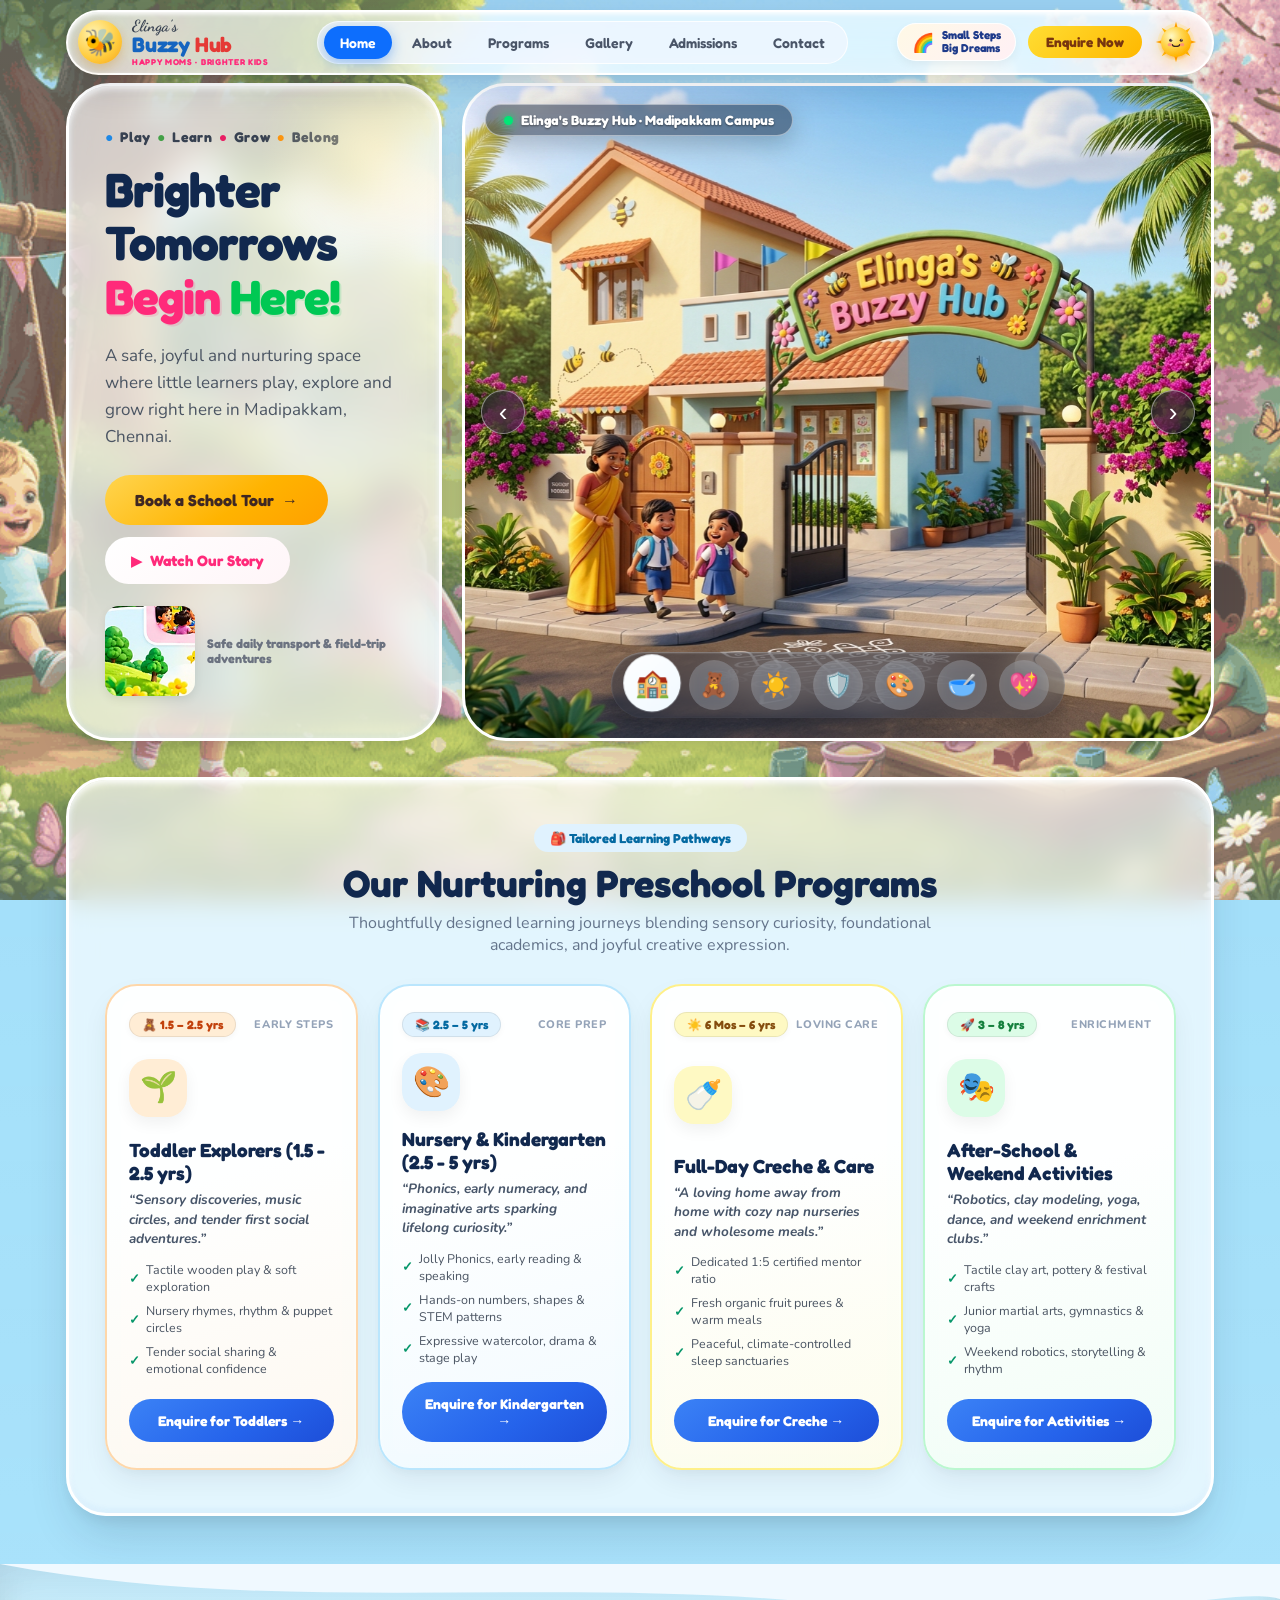
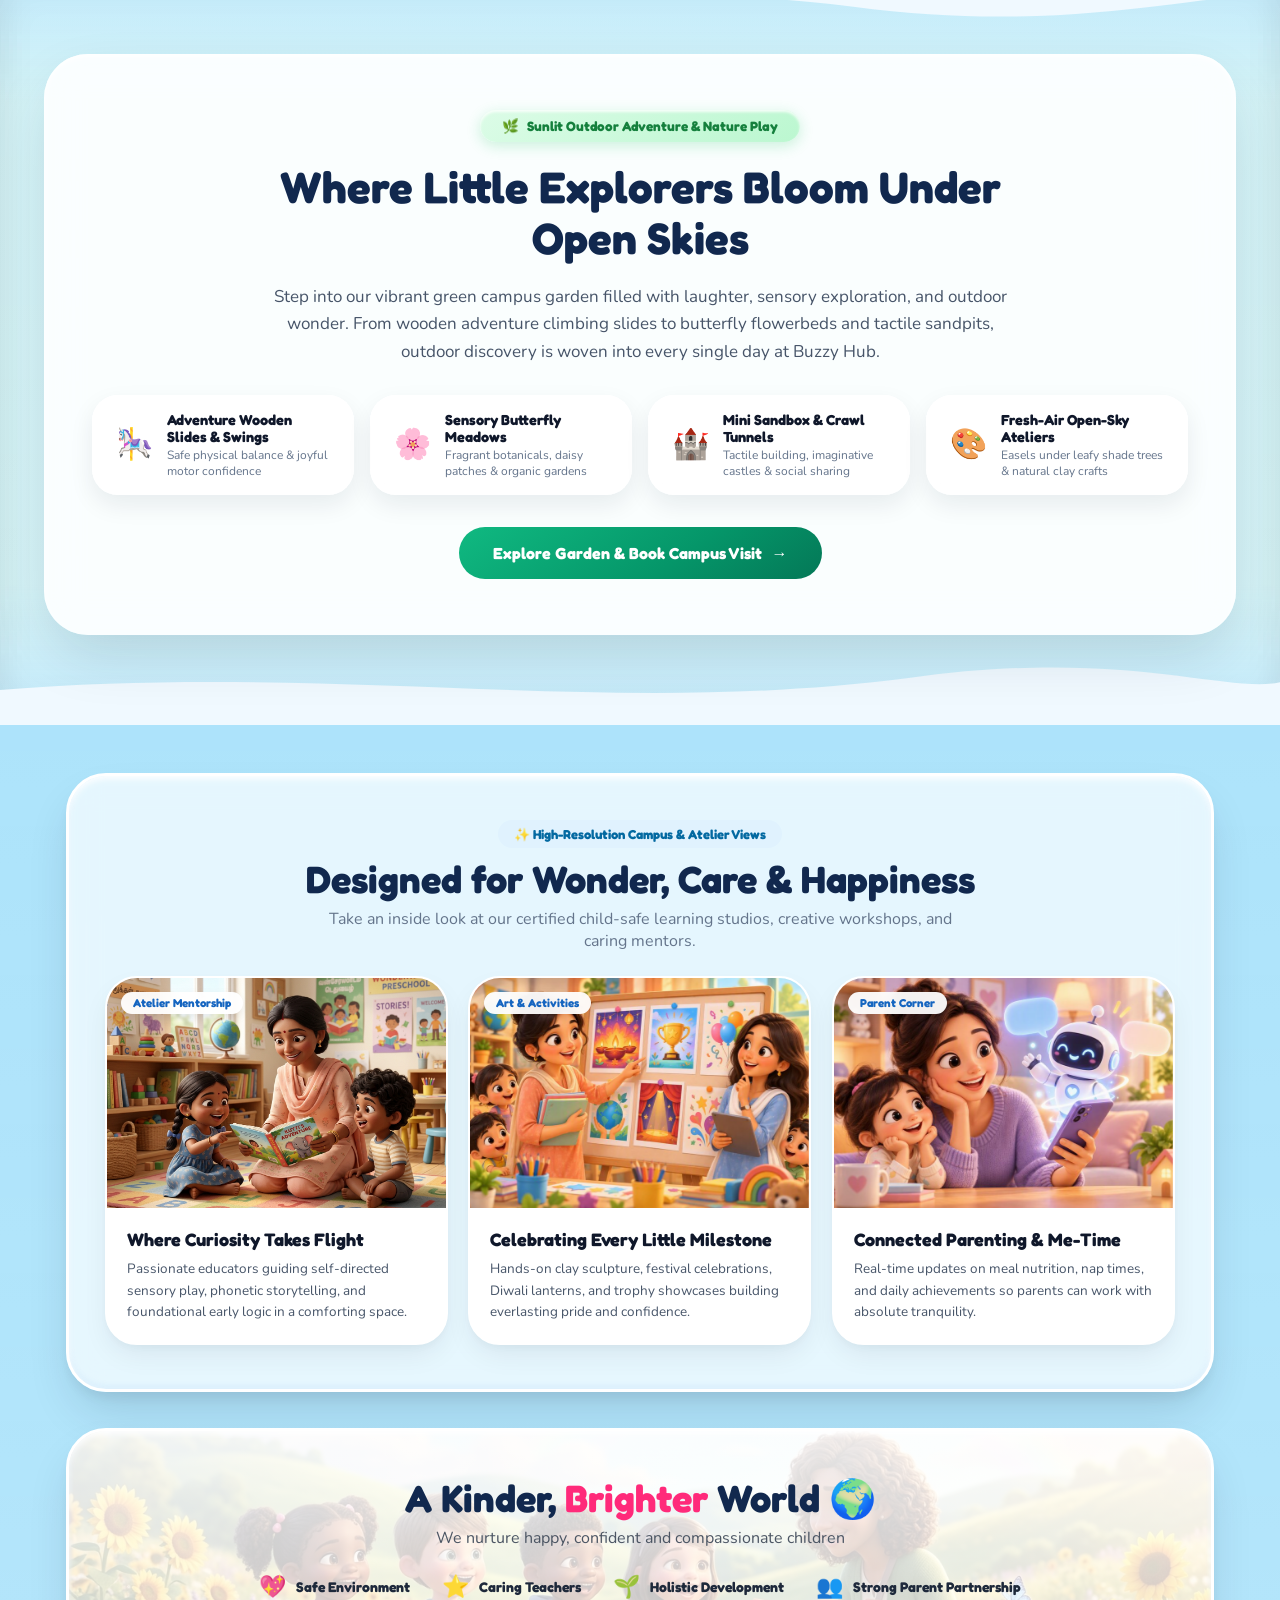
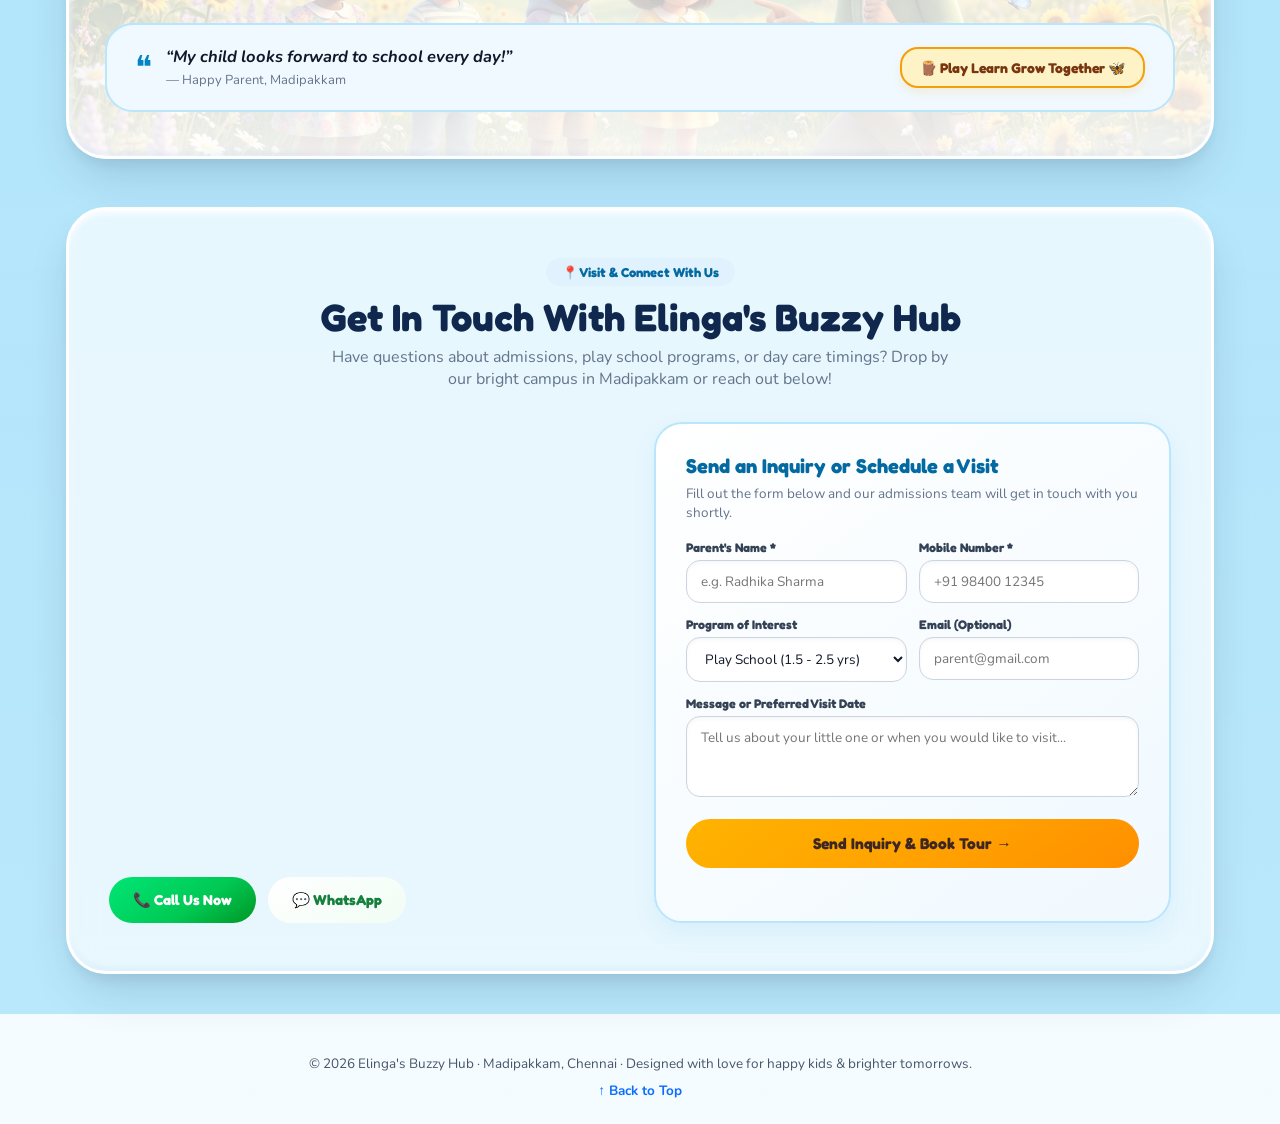
==== index.html @ 4f261dd7 "feat: complete Elinga's Buzzy Hub modular preschool web application with claymorphic UI, animated ba" ====
<!DOCTYPE html>
<html lang="en">
<head>
<meta charset="utf-8"/>
<meta content="width=device-width, initial-scale=1.0, maximum-scale=5.0" name="viewport"/>
<meta content="#85D6F9" name="theme-color"/>
<title>Elinga's Buzzy Hub | Play School, Day Care & Early Learning · Madipakkam</title>
<meta name="description" content="Elinga's Buzzy Hub in Madipakkam, Chennai. A safe, joyful and nurturing space where little learners play, explore and grow. High-resolution campus view, programs, and caring mentors."/>

<!-- Google Fonts: Fredoka & Nunito for friendly, rounded, vibrant typography -->
<link rel="preconnect" href="https://fonts.googleapis.com">
<link rel="preconnect" href="https://fonts.gstatic.com" crossorigin>
<link href="https://fonts.googleapis.com/css2?family=Dancing+Script:wght@700&family=Fredoka:wght@500;600;700&family=Nunito:wght@500;600;700;800;900&display=swap" rel="stylesheet">

<link rel="stylesheet" href="css/main.css">
</head>
<body>
<div class="site-animated-backdrop" aria-hidden="true"></div>

<!-- ================= 1. HEADER ================= -->
<header class="site-header">
  <div class="header-container">
    <a href="index.html" class="brand-logo" aria-label="Elinga's Buzzy Hub">
      <span class="bee-avatar">🐝</span>
      <div class="brand-text">
        <span class="brand-script">Elinga's</span>
        <span class="brand-title"><strong class="txt-blue">Buzzy</strong> <strong class="txt-red">Hub</strong></span>
        <span class="brand-tagline">HAPPY MOMS · BRIGHTER KIDS</span>
      </div>
    </a>

    <!-- Center Navigation -->
    <nav class="nav-pill-group" aria-label="Main navigation">
      <a href="index.html" class="nav-link active">Home</a>
      <a href="about.html" class="nav-link">About</a>
      <a href="programs.html" class="nav-link">Programs</a>
      <a href="gallery.html" class="nav-link">Gallery</a>
      <a href="#admissions" class="nav-link" data-dialog="dialogTour">Admissions</a>
      <a href="contact.html" class="nav-link">Contact</a>
    </nav>

    <!-- Right Accents -->
    <div class="header-right-badges">
      <div class="badge-small-steps">
        <span class="rainbow-ico">🌈</span>
        <span>Small Steps<br><strong>Big Dreams</strong></span>
      </div>
      <button class="btn-enquire-bubble" data-dialog="dialogTour" aria-label="Enquire Now">Enquire Now</button>
      <!-- Ultra-crisp vector animated sun -->
      <svg class="header-sun-svg" viewBox="0 0 100 100" fill="none" xmlns="http://www.w3.org/2000/svg" aria-label="Smiling Sun">
        <g class="sun-rays">
          <circle cx="50" cy="50" r="42" fill="#FFE082" opacity="0.35"/>
          <path d="M50 4L54 18H46L50 4Z" fill="#FFA000"/>
          <path d="M50 96L54 82H46L50 96Z" fill="#FFA000"/>
          <path d="M4 50L18 46V54L4 50Z" fill="#FFA000"/>
          <path d="M96 50L82 46V54L96 50Z" fill="#FFA000"/>
          <path d="M17.5 17.5L30 25L25 30L17.5 17.5Z" fill="#FFB300"/>
          <path d="M82.5 82.5L70 75L75 70L82.5 82.5Z" fill="#FFB300"/>
          <path d="M82.5 17.5L75 30L70 25L82.5 17.5Z" fill="#FFB300"/>
          <path d="M17.5 82.5L25 70L30 75L17.5 82.5Z" fill="#FFB300"/>
        </g>
        <circle cx="50" cy="50" r="34" fill="url(#sunGrad)" filter="url(#dropSh)"/>
        <ellipse cx="36" cy="56" rx="5" ry="3.5" fill="#FF8A80" opacity="0.8"/>
        <ellipse cx="64" cy="56" rx="5" ry="3.5" fill="#FF8A80" opacity="0.8"/>
        <circle cx="38" cy="46" r="3.5" fill="#3E2723"/>
        <circle cx="39.2" cy="44.8" r="1.2" fill="#FFFFFF"/>
        <circle cx="62" cy="46" r="3.5" fill="#3E2723"/>
        <circle cx="63.2" cy="44.8" r="1.2" fill="#FFFFFF"/>
        <path d="M42 56C42 61 58 61 58 56" stroke="#3E2723" stroke-width="3" stroke-linecap="round"/>
        <defs>
          <radialGradient id="sunGrad" cx="35%" cy="30%" r="70%">
            <stop offset="0%" stop-color="#FFF9C4"/>
            <stop offset="50%" stop-color="#FFD54F"/>
            <stop offset="100%" stop-color="#FFB300"/>
          </radialGradient>
          <filter id="dropSh" x="-10%" y="-10%" width="120%" height="120%">
            <feDropShadow dx="0" dy="4" stdDeviation="3" flood-color="#F57C00" flood-opacity="0.3"/>
          </filter>
        </defs>
      </svg>
    </div>

    <!-- Mobile Menu Button -->
    <button class="mobile-menu-btn" id="btnMenuToggle" aria-label="Toggle navigation">☰</button>
  </div>
</header>

<!-- ================= 2. HERO SECTION ================= -->
<main class="hero-wrapper" id="home">
  <div class="hero-grid">
    
    <!-- Column 1: Organic Hero Cloud Card -->
    <section class="hero-cloud-card">
      <div class="hero-dots-tagline">
        <span class="d-blue">●</span> Play 
        <span class="d-green">●</span> Learn 
        <span class="d-pink">●</span> Grow 
        <span class="d-orange">●</span> Belong
      </div>

      <h1 class="hero-title">
        Brighter Tomorrows<br/>
        <span class="candy-begin">Begin</span> <span class="candy-here">Here!</span>
      </h1>

      <p class="hero-desc">
        A safe, joyful and nurturing space where little learners play, explore and grow right here in Madipakkam, Chennai.
      </p>

      <div class="hero-cta-group">
        <button class="btn-yellow-pill" data-dialog="dialogTour">
          <span>Book a School Tour</span> <span>→</span>
        </button>
        <button class="btn-white-pill" data-dialog="dialogStory">
          <span class="play-ico-pink">▶</span> <span>Watch Our Story</span>
        </button>
      </div>

      <div class="hero-bottom-bus">
        <img src="images/highres-school-bus.jpg" alt="Buzzy Hub School Van" class="bus-thumb-img"/>
        <span class="bus-tagline">Safe daily transport &amp; field-trip adventures</span>
      </div>
    </section>

    <!-- Column 2: Wide Sliding Image Gallery with Floating Feature Overlay -->
    <section class="hero-facade-card">
      <div class="facade-img-wrap">
        <img id="mainHeroImg" src="images/preschool-campus-facade.jpg" alt="Elinga's Buzzy Hub High-Resolution Preschool Campus" class="facade-main-img"/>
        
        <!-- Live Scene Indicator Badge (Top-Left of Image) -->
        <div class="facade-scene-badge">
          <span class="badge-dot"></span>
          <strong id="facadeTitle">Elinga's Buzzy Hub · Madipakkam Campus</strong>
        </div>

        <!-- Gallery Next/Prev Navigation Arrows -->
        <button class="gallery-nav-arrow arrow-prev" onclick="slideFeaturePrev()" aria-label="Previous Slide">‹</button>
        <button class="gallery-nav-arrow arrow-next" onclick="slideFeatureNext()" aria-label="Next Slide">›</button>

                <!-- Icon-Only Feature Selection Dock (Directly Overlaid on Sliding Images) -->
        <nav class="facade-floating-menu" aria-label="Campus Feature Showcase">
          <button class="feat-overlay-btn active" data-feature="campus" title="Campus Facade" aria-label="Campus Facade">
            <span class="feat-ico">🏫</span>
          </button>
          <button class="feat-overlay-btn" data-feature="playschool" title="Play School" aria-label="Play School">
            <span class="feat-ico">🧸</span>
          </button>
          <button class="feat-overlay-btn" data-feature="daycare" title="Day Care &amp; Creche" aria-label="Day Care &amp; Creche">
            <span class="feat-ico">☀️</span>
          </button>
          <button class="feat-overlay-btn" data-feature="safety" title="Safe Environment" aria-label="Safe Environment">
            <span class="feat-ico">🛡️</span>
          </button>
          <button class="feat-overlay-btn" data-feature="activities" title="Fun Activities &amp; Arts" aria-label="Fun Activities &amp; Arts">
            <span class="feat-ico">🎨</span>
          </button>
          <button class="feat-overlay-btn" data-feature="meals" title="Healthy Meals" aria-label="Healthy Meals">
            <span class="feat-ico">🥣</span>
          </button>
          <button class="feat-overlay-btn" data-feature="teachers" title="Caring Teachers" aria-label="Caring Teachers">
            <span class="feat-ico">💖</span>
          </button>
        </nav>
      </div>
    </section>

  </div>
</main>

<!-- ================= 3. POPULATED PROGRAMS SECTION ================= -->
<section class="programs-section" id="programs">
  <div class="programs-card-container">
    <div class="section-head-center">
      <div class="section-pill-tag">🎒 Tailored Learning Pathways</div>
      <h2 class="section-title-bold">Our Nurturing Preschool Programs</h2>
      <p class="section-subtitle-soft">
        Thoughtfully designed learning journeys blending sensory curiosity, foundational academics, and joyful creative expression.
      </p>
    </div>

    <div class="programs-grid-4">
      
      <!-- Program 1: Toddler Explorers -->
      <article class="program-card card-toddler" onclick="triggerFeatureSelect('playschool')">
        <div class="prog-badge-row">
          <span class="prog-age-pill">🧸 1.5 – 2.5 yrs</span>
          <span class="prog-tag-corner">Early Steps</span>
        </div>
        <div class="prog-icon-banner">
          <span class="prog-main-emoji">🌱</span>
        </div>
        <div class="prog-body">
          <h3 class="prog-title">Toddler Explorers (1.5 - 2.5 yrs)</h3>
          <p class="prog-tagline">“Sensory discoveries, music circles, and tender first social adventures.”</p>
          <ul class="prog-highlights">
            <li><span>✓</span> Tactile wooden play &amp; soft exploration</li>
            <li><span>✓</span> Nursery rhymes, rhythm &amp; puppet circles</li>
            <li><span>✓</span> Tender social sharing &amp; emotional confidence</li>
          </ul>
        </div>
        <div class="prog-footer">
          <button class="btn-prog-action" data-dialog="dialogTour">Enquire for Toddlers →</button>
        </div>
      </article>

      <!-- Program 2: Nursery & Kindergarten -->
      <article class="program-card card-kindergarten" onclick="triggerFeatureSelect('activities')">
        <div class="prog-badge-row">
          <span class="prog-age-pill">📚 2.5 – 5 yrs</span>
          <span class="prog-tag-corner">Core Prep</span>
        </div>
        <div class="prog-icon-banner">
          <span class="prog-main-emoji">🎨</span>
        </div>
        <div class="prog-body">
          <h3 class="prog-title">Nursery &amp; Kindergarten (2.5 - 5 yrs)</h3>
          <p class="prog-tagline">“Phonics, early numeracy, and imaginative arts sparking lifelong curiosity.”</p>
          <ul class="prog-highlights">
            <li><span>✓</span> Jolly Phonics, early reading &amp; speaking</li>
            <li><span>✓</span> Hands-on numbers, shapes &amp; STEM patterns</li>
            <li><span>✓</span> Expressive watercolor, drama &amp; stage play</li>
          </ul>
        </div>
        <div class="prog-footer">
          <button class="btn-prog-action" data-dialog="dialogTour">Enquire for Kindergarten →</button>
        </div>
      </article>

      <!-- Program 3: Full-Day Creche & Care -->
      <article class="program-card card-creche" onclick="triggerFeatureSelect('daycare')">
        <div class="prog-badge-row">
          <span class="prog-age-pill">☀️ 6 Mos – 6 yrs</span>
          <span class="prog-tag-corner">Loving Care</span>
        </div>
        <div class="prog-icon-banner">
          <span class="prog-main-emoji">🍼</span>
        </div>
        <div class="prog-body">
          <h3 class="prog-title">Full-Day Creche &amp; Care</h3>
          <p class="prog-tagline">“A loving home away from home with cozy nap nurseries and wholesome meals.”</p>
          <ul class="prog-highlights">
            <li><span>✓</span> Dedicated 1:5 certified mentor ratio</li>
            <li><span>✓</span> Fresh organic fruit purees &amp; warm meals</li>
            <li><span>✓</span> Peaceful, climate-controlled sleep sanctuaries</li>
          </ul>
        </div>
        <div class="prog-footer">
          <button class="btn-prog-action" data-dialog="dialogTour">Enquire for Creche →</button>
        </div>
      </article>

      <!-- Program 4: After-School & Weekend Activities -->
      <article class="program-card card-activities" onclick="triggerFeatureSelect('activities')">
        <div class="prog-badge-row">
          <span class="prog-age-pill">🚀 3 – 8 yrs</span>
          <span class="prog-tag-corner">Enrichment</span>
        </div>
        <div class="prog-icon-banner">
          <span class="prog-main-emoji">🎭</span>
        </div>
        <div class="prog-body">
          <h3 class="prog-title">After-School &amp; Weekend Activities</h3>
          <p class="prog-tagline">“Robotics, clay modeling, yoga, dance, and weekend enrichment clubs.”</p>
          <ul class="prog-highlights">
            <li><span>✓</span> Tactile clay art, pottery &amp; festival crafts</li>
            <li><span>✓</span> Junior martial arts, gymnastics &amp; yoga</li>
            <li><span>✓</span> Weekend robotics, storytelling &amp; rhythm</li>
          </ul>
        </div>
        <div class="prog-footer">
          <button class="btn-prog-action" data-dialog="dialogTour">Enquire for Activities →</button>
        </div>
      </article>

    </div>
  </div>
</section>

<!-- ================= 4. SIGNATURE FEATURE HIGHLIGHTS ================= -->
<!-- ================= 4. IMMERSIVE THEMATIC GARDEN ENVIRONMENT (FLUID TRANSITION) ================= -->
<section class="garden-immersion-zone" aria-label="Preschool Garden & Outdoor Play Environment">
  
  <!-- Smooth Organic Top Wave Transition -->
  <div class="garden-wave-divider wave-top">
    <svg viewBox="0 0 1440 90" fill="none" preserveAspectRatio="none">
      <path d="M0,0 C320,70 640,10 960,55 C1220,95 1380,25 1440,45 L1440,0 L0,0 Z" fill="#F0F9FF"></path>
    </svg>
  </div>

  <div class="garden-content-wrapper">
    <!-- Fluid Outdoor Garden Storyboard & Highlights (No Rigid Grids) -->
    <div class="garden-hero-banner">
      <div class="garden-badge-pill">
        <span class="garden-ico">🌿</span>
        <span>Sunlit Outdoor Adventure &amp; Nature Play</span>
      </div>
      <h2 class="garden-title">Where Little Explorers Bloom Under Open Skies</h2>
      <p class="garden-description">
        Step into our vibrant green campus garden filled with laughter, sensory exploration, and outdoor wonder. From wooden adventure climbing slides to butterfly flowerbeds and tactile sandpits, outdoor discovery is woven into every single day at Buzzy Hub.
      </p>

      <!-- Organic Floating Story Ribbon (Seamless, Unboxed Flow) -->
      <div class="garden-story-ribbon">
        <div class="garden-flow-item" onclick="triggerFeatureSelect('safety')">
          <span class="flow-emoji">🎠</span>
          <div class="flow-text">
            <strong>Adventure Wooden Slides &amp; Swings</strong>
            <small>Safe physical balance &amp; joyful motor confidence</small>
          </div>
        </div>

        <div class="garden-flow-item" onclick="triggerFeatureSelect('activities')">
          <span class="flow-emoji">🌸</span>
          <div class="flow-text">
            <strong>Sensory Butterfly Meadows</strong>
            <small>Fragrant botanicals, daisy patches &amp; organic gardens</small>
          </div>
        </div>

        <div class="garden-flow-item" onclick="triggerFeatureSelect('playschool')">
          <span class="flow-emoji">🏰</span>
          <div class="flow-text">
            <strong>Mini Sandbox &amp; Crawl Tunnels</strong>
            <small>Tactile building, imaginative castles &amp; social sharing</small>
          </div>
        </div>

        <div class="garden-flow-item" onclick="triggerFeatureSelect('activities')">
          <span class="flow-emoji">🎨</span>
          <div class="flow-text">
            <strong>Fresh-Air Open-Sky Ateliers</strong>
            <small>Easels under leafy shade trees &amp; natural clay crafts</small>
          </div>
        </div>
      </div>

      <!-- Borderless 3D Claymorphic Garden Button -->
      <div class="garden-cta-row">
        <button class="btn-garden-clay" data-dialog="dialogTour">
          <span>Explore Garden &amp; Book Campus Visit</span>
          <span class="arrow-ico">→</span>
        </button>
      </div>
    </div>
  </div>

  <!-- Smooth Organic Bottom Wave Transition into Gallery -->
  <div class="garden-wave-divider wave-bottom">
    <svg viewBox="0 0 1440 90" fill="none" preserveAspectRatio="none">
      <path d="M0,45 C380,10 680,80 1020,30 C1260,-10 1380,50 1440,35 L1440,90 L0,90 Z" fill="#F0F9FF"></path>
    </svg>
  </div>

</section>

<!-- ================= 4. DEDICATED HIGH-RES CAMPUS & ATELIER SHOWCASE ================= -->
<section class="gallery-section" id="gallery">
  <div class="gallery-card">
    <div class="section-head-center">
      <div class="section-pill-tag">✨ High-Resolution Campus &amp; Atelier Views</div>
      <h2 class="section-title-bold">Designed for Wonder, Care &amp; Happiness</h2>
      <p class="section-subtitle-soft">Take an inside look at our certified child-safe learning studios, creative workshops, and caring mentors.</p>
    </div>

    <div class="gallery-grid-3">
      <!-- High-Res Photo 1 -->
      <article class="gallery-item-card" onclick="triggerFeatureSelect('teachers')">
        <div class="gallery-photo-wrap">
          <img src="images/feature-caring-teachers.jpg" alt="Preschool mentors collaborating on early learning atelier curriculum" class="gallery-photo-img"/>
          <span class="gallery-tag-float">Atelier Mentorship</span>
        </div>
        <div class="gallery-body-content">
          <h4>Where Curiosity Takes Flight</h4>
          <p>Passionate educators guiding self-directed sensory play, phonetic storytelling, and foundational early logic in a comforting space.</p>
        </div>
      </article>

      <!-- High-Res Photo 2 -->
      <article class="gallery-item-card" onclick="triggerFeatureSelect('activities')">
        <div class="gallery-photo-wrap">
          <img src="images/feature-fun-activities.jpg" alt="Children and teachers presenting student art, crafts, and festive achievement posters" class="gallery-photo-img"/>
          <span class="gallery-tag-float">Art &amp; Activities</span>
        </div>
        <div class="gallery-body-content">
          <h4>Celebrating Every Little Milestone</h4>
          <p>Hands-on clay sculpture, festival celebrations, Diwali lanterns, and trophy showcases building everlasting pride and confidence.</p>
        </div>
      </article>

      <!-- High-Res Photo 3 -->
      <article class="gallery-item-card" onclick="triggerFeatureSelect('daycare')">
        <div class="gallery-photo-wrap">
          <img src="images/parent-daughter-app.jpg" alt="Mother and young daughter smiling with smart parent app" class="gallery-photo-img"/>
          <span class="gallery-tag-float">Parent Corner</span>
        </div>
        <div class="gallery-body-content">
          <h4>Connected Parenting &amp; Me-Time</h4>
          <p>Real-time updates on meal nutrition, nap times, and daily achievements so parents can work with absolute tranquility.</p>
        </div>
      </article>
    </div>
  </div>
</section>

<!-- ================= 5. A KINDER, BRIGHTER WORLD BANNER ================= -->
<section class="kinder-section" id="about">
  <div class="kinder-card">
    <div class="kinder-header">
      <h2 class="kinder-title">A Kinder, <span class="txt-pink">Brighter</span> World 🌍</h2>
      <p class="kinder-sub">We nurture happy, confident and compassionate children</p>
    </div>

    <div class="kinder-pillars-row">
      <div class="pillar-item"><span class="pillar-ico">💖</span> <span>Safe Environment</span></div>
      <div class="pillar-item"><span class="pillar-ico">⭐</span> <span>Caring Teachers</span></div>
      <div class="pillar-item"><span class="pillar-ico">🌱</span> <span>Holistic Development</span></div>
      <div class="pillar-item"><span class="pillar-ico">👥</span> <span>Strong Parent Partnership</span></div>
    </div>

    <div class="kinder-quote-container">
      <div class="quote-left">
        <span class="quote-mark">❝</span>
        <div>
          <p class="quote-text">“My child looks forward to school every day!”</p>
          <span class="quote-author">— Happy Parent, Madipakkam</span>
        </div>
      </div>

      <div class="wooden-sign-wrap">
        <span>🪵 Play Learn Grow Together 🦋</span>
      </div>
    </div>
  </div>
</section>

<!-- ================= 6. CONTACT SECTION ================= -->
<section class="contact-section" id="contact">
  <div class="contact-card-container">
    <div class="section-head-center">
      <div class="section-pill-tag">📍 Visit &amp; Connect With Us</div>
      <h2 class="section-title-bold">Get In Touch With Elinga's Buzzy Hub</h2>
      <p class="section-subtitle-soft">
        Have questions about admissions, play school programs, or day care timings? Drop by our bright campus in Madipakkam or reach out below!
      </p>
    </div>

    <div class="contact-grid-2">
      <!-- Contact Information Cards -->
      <div class="contact-info-col">
        <div class="contact-info-cards">
          
          <div class="info-tile">
            <div class="info-tile-ico tile-blue">🏫</div>
            <div class="info-tile-content">
              <strong>Campus Location</strong>
              <p>Madipakkam, Chennai – 600091<br><small style="color:#64748B;">Near Medavakkam Main Road · Safe &amp; Convenient Access</small></p>
            </div>
          </div>

          <div class="info-tile">
            <div class="info-tile-ico tile-green">📞</div>
            <div class="info-tile-content">
              <strong>Phone &amp; Admissions Hotline</strong>
              <p><a href="tel:+919840012345">+91 98400 12345</a> &nbsp;·&nbsp; <a href="tel:+919444067890">+91 94440 67890</a></p>
            </div>
          </div>

          <div class="info-tile">
            <div class="info-tile-ico tile-pink">✉️</div>
            <div class="info-tile-content">
              <strong>Email Address</strong>
              <p><a href="mailto:admissions@buzzyhub.com">admissions@buzzyhub.com</a></p>
            </div>
          </div>

          <div class="info-tile">
            <div class="info-tile-ico tile-yellow">⏰</div>
            <div class="info-tile-content">
              <strong>Campus &amp; Day Care Hours</strong>
              <p>Monday – Saturday: <strong>8:30 AM – 7:30 PM</strong><br><small style="color:#64748B;">Sunday: By Appointment for Campus Tours</small></p>
            </div>
          </div>

        </div>

        <div class="contact-quick-actions">
          <a href="tel:+919840012345" class="btn-contact-call">
            <span>📞 Call Us Now</span>
          </a>
          <a href="https://wa.me/919840012345" target="_blank" rel="noopener" class="btn-contact-wa">
            <span>💬 WhatsApp</span>
          </a>
        </div>
      </div>

      <!-- Quick Message / Visit Request Form -->
      <div class="contact-form-col">
        <h3>Send an Inquiry or Schedule a Visit</h3>
        <p>Fill out the form below and our admissions team will get in touch with you shortly.</p>
        
        <form class="contact-form" onsubmit="event.preventDefault(); document.getElementById('contactSuccessMsg').style.display = 'block'; this.reset();">
          <div class="form-row-2">
            <div class="c-field">
              <label for="cParentName">Parent's Name *</label>
              <input type="text" id="cParentName" placeholder="e.g. Radhika Sharma" required/>
            </div>
            <div class="c-field">
              <label for="cParentPhone">Mobile Number *</label>
              <input type="tel" id="cParentPhone" placeholder="+91 98400 12345" required/>
            </div>
          </div>

          <div class="form-row-2">
            <div class="c-field">
              <label for="cProgram">Program of Interest</label>
              <select id="cProgram">
                <option value="playschool">Play School (1.5 - 2.5 yrs)</option>
                <option value="daycare">Day Care &amp; Creche</option>
                <option value="nursery">Nursery / Kindergarten (2.5 - 5 yrs)</option>
                <option value="activities">Weekend &amp; After-School Activities</option>
              </select>
            </div>
            <div class="c-field">
              <label for="cEmail">Email (Optional)</label>
              <input type="email" id="cEmail" placeholder="parent@gmail.com"/>
            </div>
          </div>

          <div class="c-field">
            <label for="cMessage">Message or Preferred Visit Date</label>
            <textarea id="cMessage" rows="3" placeholder="Tell us about your little one or when you would like to visit..."></textarea>
          </div>

          <button type="submit" class="btn-contact-submit">
            Send Inquiry &amp; Book Tour →
          </button>

          <div id="contactSuccessMsg" class="contact-success-msg">
            🎉 Thank you! Your inquiry has been received. Our team will contact you shortly!
          </div>
        </form>
      </div>

    </div>
  </div>
</section>

<!-- ================= 7. FOOTER ================= -->
<footer class="site-footer">
  <p>© 2026 Elinga's Buzzy Hub · Madipakkam, Chennai · Designed with love for happy kids &amp; brighter tomorrows.</p>
  <p style="margin-top: 8px;"><a href="#home">↑ Back to Top</a></p>
</footer>

<!-- ================= INTERACTIVE MODALS ================= -->
<!-- Tour Modal -->
<dialog id="dialogTour">
  <h2>Book a School Tour</h2>
  <p>Come see our bright classrooms, creative ateliers, and joyful play hubs in person!</p>
  <form method="dialog">
    <div class="form-group">
      <label for="pName">Parent's Name</label>
      <input type="text" id="pName" placeholder="e.g. Radhika Sharma" required/>
    </div>
    <div class="form-group">
      <label for="pPhone">Phone Number</label>
      <input type="tel" id="pPhone" placeholder="+91 98400 12345" required/>
    </div>
    <div class="form-group">
      <label for="cAge">Child's Age Group</label>
      <select id="cAge">
        <option>Play School (1.5 - 2.5 yrs)</option>
        <option>Nursery &amp; Kindergarten (2.5 - 5 yrs)</option>
        <option>Day Care &amp; Creche</option>
      </select>
    </div>
    <div class="dialog-actions">
      <button type="button" class="btn-dialog-close" onclick="this.closest('dialog').close()">Cancel</button>
      <button type="submit" class="btn-dialog-submit">Confirm Booking</button>
    </div>
  </form>
</dialog>

<!-- Story Modal -->
<dialog id="dialogStory">
  <h2>Watch Our Story</h2>
  <p>Take a virtual journey through a typical sunlit morning at Elinga's Buzzy Hub.</p>
  <div style="background:#F0F9FF;padding:36px;border-radius:20px;text-align:center;font-weight:700;color:#0284C7;margin-bottom:18px;">
    🎬 [Virtual Video Tour Playing...]
  </div>
  <div class="dialog-actions">
    <button class="btn-dialog-close" onclick="this.closest('dialog').close()">Done</button>
  </div>
</dialog>

<!-- Mobile Menu Modal -->
<dialog id="dialogMobileMenu">
  <h2>Explore Buzzy Hub</h2>
  <nav style="display:flex;flex-direction:column;gap:12px;margin:18px 0;">
    <a href="#home" class="nav-link active" onclick="this.closest('dialog').close()">Home</a>
    <a href="#about" class="nav-link" onclick="this.closest('dialog').close()">About</a>
    <a href="#programs" class="nav-link" onclick="this.closest('dialog').close()">Programs</a>
    <a href="#gallery" class="nav-link" onclick="this.closest('dialog').close()">Gallery</a>
    <a href="#contact" class="nav-link" onclick="this.closest('dialog').close()">Contact</a>
  </nav>
  <div class="dialog-actions">
    <button class="btn-dialog-close" onclick="this.closest('dialog').close()">Close</button>
  </div>
</dialog>

<script src="js/slider.js"></script>
<script src="js/main.js"></script>

</body>
</html>
---- css/main.css ----
/* ================================================================
   ELINGA'S BUZZY HUB — FULL 3D CAMPUS REDESIGN & INTERACTIVE FEATURES
   Mobile-First, Fluid & High Conversion
   ================================================================ */

:root {
  --font-display: 'Fredoka', 'Nunito', -apple-system, sans-serif;
  --font-body: 'Nunito', -apple-system, BlinkMacSystemFont, sans-serif;
  --font-script: 'Dancing Script', cursive;

  /* Playful Palette matching reference mockup */
  --sky-top: #85D6F9;
  --sky-mid: #B6E6FC;
  --sky-bottom: #F0F9FF;
  
  --sun-yellow: #FFCB3C;
  --sun-gold: #FFA000;
  --bus-yellow: #FFC412;
  
  --candy-pink: #FF2E79;
  --candy-pink-soft: #FFE6EE;
  --candy-green: #00C853;
  --candy-green-soft: #E8F5E9;
  --candy-blue: #1A73E8;
  --candy-blue-soft: #E1F2FE;
  --candy-purple: #9C27B0;
  --candy-purple-soft: #F3E5F5;
  --candy-orange: #FF6D00;
  
  --navy-dark: #0F1E36;
  --navy-title: #132742;
  --text-body: #4A5568;
  --text-muted: #718096;
  
  /* 3D Tactile Shadows */
  --clay-shadow-hero: 
    0 24px 48px -10px rgba(15, 30, 54, 0.16),
    0 8px 16px -4px rgba(15, 30, 54, 0.08),
    inset 0 3px 6px rgba(255, 255, 255, 0.95),
    inset 0 -3px 6px rgba(26, 115, 232, 0.08);

  --clay-shadow-card:
    0 14px 30px -6px rgba(15, 30, 54, 0.12),
    0 4px 10px rgba(15, 30, 54, 0.05),
    inset 0 2px 4px rgba(255, 255, 255, 0.95);

  --clay-shadow-btn:
    0 8px 22px rgba(255, 160, 0, 0.40),
    inset 0 2px 3px rgba(255, 255, 255, 0.7),
    inset 0 -3px 4px rgba(0, 0, 0, 0.12);
}

*, *::before, *::after {
  box-sizing: border-box;
  margin: 0;
  padding: 0;
}

html {
  scroll-behavior: smooth;
  font-family: var(--font-body);
  background: var(--sky-top);
  color: var(--navy-dark);
  -webkit-font-smoothing: antialiased;
}

/* Full website animated garden background with vibrant children playing on sides */
body {
  min-height: 100vh;
  background: 
    linear-gradient(180deg, rgba(255, 255, 255, 0.22) 0%, rgba(255, 255, 255, 0.16) 420px, rgba(255, 255, 255, 0.26) 900px, rgba(255, 255, 255, 0.44) 100%),
    url('../images/garden-animated-loop.gif') no-repeat top center / cover fixed;
  color: var(--navy-dark);
  overflow-x: hidden;
  position: relative;
}

/* Seamless fixed GPU-accelerated backdrop layer (ensures smooth playback on mobile & desktop) */
.site-animated-backdrop {
  position: fixed;
  inset: 0;
  width: 100vw;
  height: 100vh;
  z-index: -20;
  pointer-events: none;
  background: 
    linear-gradient(180deg, rgba(255, 255, 255, 0.22) 0%, rgba(255, 255, 255, 0.16) 420px, rgba(255, 255, 255, 0.26) 900px, rgba(255, 255, 255, 0.44) 100%),
    url('../images/garden-animated-loop.gif') no-repeat top center / cover;
  transform: translate3d(0, 0, 0);
  will-change: transform;
}

/* ================================================================
   1. TOP NAVIGATION HEADER
   ================================================================ */
.site-header {
  position: sticky;
  top: 10px;
  z-index: 1000;
  width: 100%;
  max-width: 1180px;
  margin: 0 auto;
  padding: 0 16px;
}

.header-container {
  display: flex;
  align-items: center;
  justify-content: space-between;
  gap: 12px;
  background: rgba(255, 255, 255, 0.72);
  backdrop-filter: blur(20px) saturate(180%);
  -webkit-backdrop-filter: blur(18px) saturate(170%);
  border: 2px solid rgba(255, 255, 255, 0.98);
  border-radius: 9999px;
  padding: 6px 14px 6px 10px;
  box-shadow: 
    0 14px 34px rgba(15, 30, 54, 0.12),
    0 2px 6px rgba(0, 0, 0, 0.04),
    inset 0 2px 4px rgba(255, 255, 255, 0.95);
}

/* Brand Logo */
.brand-logo {
  display: inline-flex;
  align-items: center;
  gap: 10px;
  text-decoration: none;
  flex-shrink: 0;
}

.bee-avatar {
  display: grid;
  place-items: center;
  width: 44px;
  height: 44px;
  border-radius: 50%;
  font-size: 26px;
  background: radial-gradient(circle at 35% 30%, #FFF3B0 0%, #FFCB3C 60%, #F5A21B 100%);
  box-shadow: 0 4px 12px rgba(214, 140, 20, 0.35);
  transition: transform 0.3s ease;
}

.brand-logo:hover .bee-avatar {
  transform: rotate(12deg) scale(1.08);
}

.brand-text {
  display: flex;
  flex-direction: column;
  line-height: 1;
}

.brand-script {
  font-family: var(--font-script);
  font-size: 16px;
  font-weight: 700;
  color: #374151;
  line-height: 1;
}

.brand-title {
  font-family: var(--font-display);
  font-size: 21px;
  font-weight: 700;
  letter-spacing: -0.01em;
  line-height: 1.05;
}

.txt-blue { color: #1565C0; }
.txt-red { color: #E53935; }

.brand-tagline,
.logo-tagline {
  font-family: var(--font-display);
  font-size: 8.5px;
  font-weight: 800;
  letter-spacing: 0.08em;
  color: #FF2A7A;
  margin-top: 2px;
  line-height: 1;
  white-space: nowrap;
}

/* Brand Logo compatibility for .logo-group elements */
.logo-group {
  display: inline-flex;
  align-items: center;
  gap: 10px;
  text-decoration: none;
  flex-shrink: 0;
}

.logo-circle-bee {
  display: grid;
  place-items: center;
  width: 44px;
  height: 44px;
  border-radius: 50%;
  font-size: 26px;
  background: radial-gradient(circle at 35% 30%, #FFF3B0 0%, #FFCB3C 60%, #F5A21B 100%);
  box-shadow: 0 4px 12px rgba(214, 140, 20, 0.35);
  transition: transform 0.3s ease;
}

.logo-group:hover .logo-circle-bee {
  transform: rotate(12deg) scale(1.08);
}

.logo-text-block {
  display: flex;
  flex-direction: column;
  line-height: 1;
}

.logo-title-row {
  display: flex;
  align-items: baseline;
  gap: 4px;
}

.logo-el {
  font-family: var(--font-script);
  font-size: 16px;
  font-weight: 700;
  color: #374151;
  line-height: 1;
}

.logo-bh {
  font-family: var(--font-display);
  font-size: 21px;
  font-weight: 700;
  letter-spacing: -0.01em;
  line-height: 1.05;
  color: #1565C0;
}

/* Centered Navigation Pills */
.nav-pill-group {
  display: flex;
  align-items: center;
  gap: 4px;
  background: rgba(240, 246, 255, 0.75);
  padding: 4px 6px;
  border-radius: 9999px;
  border: 1px solid rgba(255, 255, 255, 0.8);
}

.nav-link {
  display: inline-flex;
  align-items: center;
  justify-content: center;
  padding: 8px 16px;
  border-radius: 9999px;
  font-family: var(--font-display);
  font-weight: 600;
  font-size: 14px;
  color: #4A5568;
  text-decoration: none;
  transition: all 0.22s cubic-bezier(0.34, 1.56, 0.64, 1);
  white-space: nowrap;
}

.nav-link:hover {
  color: #1565C0;
  background: rgba(255, 255, 255, 0.95);
  transform: translateY(-1px);
}

.nav-link.active {
  background: #0D6EFD;
  color: #FFFFFF;
  box-shadow: 0 4px 14px rgba(13, 110, 253, 0.40);
}

/* Header Right Accents */
.header-right-badges {
  display: flex;
  align-items: center;
  gap: 12px;
  flex-shrink: 0;
}

.badge-small-steps {
  display: flex;
  align-items: center;
  gap: 8px;
  padding: 5px 14px;
  border-radius: 9999px;
  background: linear-gradient(135deg, #FFF9E6 0%, #FFF0F5 100%);
  border: 1.5px solid rgba(255, 255, 255, 0.95);
  font-family: var(--font-display);
  font-size: 11.5px;
  font-weight: 700;
  line-height: 1.15;
  color: #1E3A8A;
  box-shadow: 0 4px 10px rgba(0, 0, 0, 0.05);
}

.badge-small-steps .rainbow-ico {
  font-size: 18px;
}

/* Tactile Enquire Now Button (No Shadow) */
.btn-enquire-bubble {
  display: inline-flex;
  align-items: center;
  justify-content: center;
  gap: 6px;
  background: linear-gradient(135deg, #FFDD33 0%, #FFB800 100%);
  color: #78350F;
  font-family: var(--font-display);
  font-size: 13.5px;
  font-weight: 700;
  letter-spacing: 0.01em;
  padding: 8px 18px;
  border-radius: 9999px;
  border: none;
  outline: none;
  cursor: pointer;
  box-shadow: none !important;
  transition: all 0.22s cubic-bezier(0.34, 1.56, 0.64, 1);
  white-space: nowrap;
  text-decoration: none;
  flex-shrink: 0;
}

.btn-enquire-bubble:hover {
  transform: translateY(-2px) scale(1.03);
  box-shadow: none !important;
  color: #5B2706;
}

.btn-enquire-bubble:active {
  transform: translateY(1px) scale(0.97);
  box-shadow: none !important;
}

/* High-resolution vector animated sun */
.header-sun-svg {
  width: 44px;
  height: 44px;
  filter: drop-shadow(0 4px 8px rgba(255, 160, 0, 0.35));
  animation: sunGlow 4s ease-in-out infinite alternate;
}

@keyframes sunGlow {
  0% { transform: scale(1) rotate(0deg); }
  100% { transform: scale(1.08) rotate(8deg); }
}

.mobile-menu-btn {
  display: none;
  width: 40px;
  height: 40px;
  border-radius: 50%;
  background: #0D6EFD;
  color: #fff;
  border: none;
  font-size: 20px;
  cursor: pointer;
  box-shadow: none !important;
}

/* Universal Button Shadow Removal */
button,
[class*="btn-"],
.feat-overlay-btn,
.gallery-nav-arrow,
.mobile-menu-btn {
  box-shadow: none !important;
}

button:hover,
button:active,
button:focus,
[class*="btn-"]:hover,
[class*="btn-"]:active,
[class*="btn-"]:focus,
.feat-overlay-btn:hover,
.feat-overlay-btn:active,
.feat-overlay-btn.active,
.gallery-nav-arrow:hover,
.gallery-nav-arrow:active {
  box-shadow: none !important;
}

/* ================================================================
   2. HERO SECTION & THREE-COLUMN BENTO
   ================================================================ */
.hero-wrapper {
  max-width: 1180px;
  margin: 18px auto 0;
  padding: 0 16px;
  position: relative;
}

.hero-grid {
  display: grid;
  grid-template-columns: minmax(320px, 0.9fr) minmax(500px, 1.8fr);
  gap: 20px;
  align-items: stretch;
}

/* Hero Cloud Card (Left) */
.hero-cloud-card {
  position: relative;
  background: rgba(255, 255, 255, 0.68);
  backdrop-filter: blur(18px);
  -webkit-backdrop-filter: blur(14px);
  border-radius: 44px;
  padding: clamp(28px, 4vw, 42px) clamp(24px, 3vw, 36px);
  border: 3.5px solid #FFFFFF;
  box-shadow: var(--clay-shadow-hero);
  display: flex;
  flex-direction: column;
  justify-content: space-between;
  gap: 18px;
  overflow: hidden;
}

.hero-cloud-card::before {
  content: "";
  position: absolute;
  top: -60px;
  right: -60px;
  width: 240px;
  height: 240px;
  background: radial-gradient(circle, rgba(255, 238, 187, 0.5) 0%, rgba(255, 255, 255, 0) 70%);
  border-radius: 50%;
  pointer-events: none;
}

.hero-dots-tagline {
  display: inline-flex;
  align-items: center;
  gap: 6px;
  font-family: var(--font-display);
  font-size: 14px;
  font-weight: 700;
  letter-spacing: 0.05em;
  color: #374151;
}

.hero-dots-tagline .d-blue { color: #1E88E5; }
.hero-dots-tagline .d-green { color: #43A047; }
.hero-dots-tagline .d-pink { color: #E91E63; }
.hero-dots-tagline .d-orange { color: #FB8C00; }

.hero-title {
  font-family: var(--font-display);
  font-size: clamp(34px, 4vw, 48px);
  font-weight: 700;
  line-height: 1.12;
  letter-spacing: -0.02em;
  color: #11284E;
  margin: 0;
}

.candy-begin {
  color: #FF2A7A;
  text-shadow: 2px 2px 0px rgba(255, 42, 122, 0.15);
}

.candy-here {
  color: #00C853;
  text-shadow: 2px 2px 0px rgba(0, 200, 83, 0.15);
}

.hero-desc {
  font-size: clamp(15px, 1.4vw, 17px);
  line-height: 1.6;
  color: #4B5563;
  margin: 0;
}

.hero-cta-group {
  display: flex;
  align-items: center;
  gap: 12px;
  flex-wrap: wrap;
  margin-top: 6px;
}

.btn-yellow-pill {
  display: inline-flex;
  align-items: center;
  gap: 8px;
  padding: 15px 30px;
  border-radius: 9999px;
  border: none;
  outline: none;
  background: linear-gradient(145deg, #FFD54F 0%, #FFB300 60%, #FFA000 100%);
  color: #3E2723;
  font-family: var(--font-display);
  font-size: 16px;
  font-weight: 700;
  cursor: pointer;
  box-shadow: none !important;
  transition: all 0.25s cubic-bezier(0.16, 1, 0.3, 1);
  text-decoration: none;
}

.btn-yellow-pill:hover {
  transform: translateY(-2px) scale(1.02);
  box-shadow: none !important;
  filter: brightness(1.04);
}

.btn-yellow-pill:active {
  transform: translateY(1px) scale(0.98);
  box-shadow: none !important;
}

.btn-white-pill {
  display: inline-flex;
  align-items: center;
  gap: 8px;
  padding: 14px 26px;
  border-radius: 9999px;
  border: none;
  outline: none;
  background: linear-gradient(145deg, #FFFFFF 0%, #FFF5F8 100%);
  color: #FF2A7A;
  font-family: var(--font-display);
  font-size: 15px;
  font-weight: 700;
  cursor: pointer;
  box-shadow: none !important;
  transition: all 0.25s cubic-bezier(0.16, 1, 0.3, 1);
}

.btn-white-pill:hover {
  transform: translateY(-2px);
  box-shadow: none !important;
  filter: brightness(0.97);
}

.btn-white-pill:active {
  transform: translateY(1px) scale(0.98);
  box-shadow: none !important;
}

.play-ico-pink {
  color: #FF2A7A;
  font-size: 14px;
}

.hero-bottom-bus {
  display: flex;
  align-items: center;
  gap: 12px;
  margin-top: 4px;
}

.bus-thumb-img {
  width: 90px;
  height: auto;
  border-radius: 14px;
  box-shadow: 0 4px 10px rgba(0, 0, 0, 0.08);
}

.bus-tagline {
  font-family: var(--font-display);
  font-size: 12.5px;
  font-weight: 700;
  color: #6B7280;
}

/* Center Facade Card with High-Res Switcher */
.hero-facade-card {
  position: relative;
  background: rgba(255, 255, 255, 0.68);
  backdrop-filter: blur(18px);
  -webkit-backdrop-filter: blur(14px);
  border-radius: 44px;
  border: 3.5px solid #FFFFFF;
  box-shadow: var(--clay-shadow-hero);
  overflow: hidden;
  display: flex;
  flex-direction: column;
  min-height: 500px;
  transition: transform 0.4s cubic-bezier(0.16, 1, 0.3, 1),
              box-shadow 0.4s cubic-bezier(0.16, 1, 0.3, 1);
}

.hero-facade-card:hover {
  transform: translateY(-4px) scale(1.01);
  box-shadow: 
    0 30px 65px -10px rgba(15, 30, 54, 0.18),
    inset 0 3px 6px rgba(255, 255, 255, 0.98);
}

.facade-img-wrap {
  width: 100%;
  height: 100%;
  min-height: 500px;
  position: relative;
  display: flex;
  align-items: center;
  justify-content: center;
  background: #EBF8FF;
  overflow: hidden;
}

.facade-main-img {
  width: 100%;
  height: 100%;
  object-fit: cover;
  display: block;
  animation: kenBurnsSubtle 22s ease-in-out infinite alternate;
  transition: opacity 0.35s ease, transform 0.6s cubic-bezier(0.16, 1, 0.3, 1);
  will-change: transform;
}

.hero-facade-card:hover .facade-main-img {
  animation-play-state: paused;
  transform: scale(1.06);
}

/* Floating Scene Title Badge (Top-Left on Image) */
.facade-scene-badge {
  position: absolute;
  top: 18px;
  left: 20px;
  background: rgba(15, 30, 54, 0.48);
  backdrop-filter: blur(14px);
  -webkit-backdrop-filter: blur(14px);
  border: 1.5px solid rgba(255, 255, 255, 0.45);
  padding: 7px 18px;
  border-radius: 9999px;
  display: inline-flex;
  align-items: center;
  gap: 8px;
  color: #FFFFFF;
  font-family: var(--font-display);
  font-size: 13.5px;
  font-weight: 700;
  box-shadow: 0 8px 24px rgba(0, 0, 0, 0.22);
  z-index: 5;
  text-shadow: 0 1px 2px rgba(0, 0, 0, 0.5);
}

.badge-dot {
  width: 9px;
  height: 9px;
  border-radius: 50%;
  background: #00E676;
  box-shadow: 0 0 10px #00E676;
}

/* Slider Nav Arrows */
.gallery-nav-arrow {
  position: absolute;
  top: 50%;
  transform: translateY(-50%);
  width: 44px;
  height: 44px;
  border-radius: 50%;
  background: rgba(15, 30, 54, 0.38);
  backdrop-filter: blur(12px);
  -webkit-backdrop-filter: blur(12px);
  border: 1.5px solid rgba(255, 255, 255, 0.45);
  color: #FFFFFF;
  font-size: 26px;
  font-weight: 300;
  line-height: 1;
  display: grid;
  place-items: center;
  cursor: pointer;
  z-index: 8;
  transition: all 0.22s ease;
  box-shadow: none !important;
}

.gallery-nav-arrow:hover {
  background: rgba(255, 255, 255, 0.95);
  color: #0F172A;
  transform: translateY(-50%) scale(1.1);
  box-shadow: none !important;
}

.arrow-prev { left: 16px; }
.arrow-next { right: 16px; }

/* Floating Feature Selection Menu Sitting Directly on Top of Sliding Images */
/* Icon-Only Overlaid Slider Navigation Dock */
.facade-floating-menu {
  position: absolute;
  bottom: 20px;
  left: 50%;
  transform: translateX(-50%);
  display: flex;
  align-items: center;
  justify-content: center;
  gap: 12px;
  background: rgba(15, 30, 54, 0.35);
  backdrop-filter: blur(18px);
  -webkit-backdrop-filter: blur(18px);
  border-radius: 9999px;
  padding: 8px 16px;
  box-shadow: 0 16px 36px rgba(0, 0, 0, 0.3), inset 0 1px 2px rgba(255, 255, 255, 0.35);
  z-index: 10;
  max-width: 90%;
  overflow-x: auto;
  scrollbar-width: none;
}
.facade-floating-menu::-webkit-scrollbar {
  display: none;
}

/* Clean, Large, Clickable Icon-Only Buttons (No Shadows) */
.feat-overlay-btn {
  width: 50px;
  height: 50px;
  border-radius: 50%;
  border: none !important;
  outline: none;
  background: rgba(255, 255, 255, 0.25);
  backdrop-filter: blur(8px);
  -webkit-backdrop-filter: blur(8px);
  display: grid;
  place-items: center;
  font-size: 24px;
  cursor: pointer;
  transition: all 0.25s cubic-bezier(0.16, 1, 0.3, 1);
  box-shadow: none !important;
  flex-shrink: 0;
  padding: 0;
}

.feat-overlay-btn:hover {
  background: rgba(255, 255, 255, 0.45);
  transform: translateY(-2px) scale(1.08);
  box-shadow: none !important;
}

.feat-overlay-btn.active {
  background: linear-gradient(145deg, #FFFFFF 0%, #F0F9FF 100%);
  transform: translateY(-2px) scale(1.15);
  box-shadow: none !important;
}

.feat-overlay-btn .feat-ico {
  font-size: 24px;
  line-height: 1;
  display: block;
  filter: none !important;
}

@media (max-width: 600px) {
  .facade-floating-menu {
    gap: 8px;
    padding: 6px 12px;
    bottom: 12px;
  }
  .feat-overlay-btn {
    width: 42px;
    height: 42px;
    font-size: 20px;
  }
  .feat-overlay-btn .feat-ico {
    font-size: 20px;
  }
}

/* ================================================================
   3. PROGRAMS SECTION (Grid of 4 Tailored Programs)
   ================================================================ */
.programs-section {
  max-width: 1180px;
  margin: 36px auto 0;
  padding: 0 16px;
}

.programs-card-container {
  background: rgba(255, 255, 255, 0.68);
  backdrop-filter: blur(18px);
  backdrop-filter: blur(14px);
  -webkit-backdrop-filter: blur(14px);
  border-radius: 40px;
  padding: clamp(28px, 4vw, 44px) clamp(20px, 3.5vw, 36px);
  border: 3.5px solid #FFFFFF;
  box-shadow: var(--clay-shadow-hero);
  display: flex;
  flex-direction: column;
  gap: 28px;
}

.programs-grid-4 {
  display: grid;
  grid-template-columns: repeat(4, 1fr);
  gap: 20px;
}

@media (max-width: 1080px) {
  .programs-grid-4 {
    grid-template-columns: repeat(2, 1fr);
  }
}

@media (max-width: 620px) {
  .programs-grid-4 {
    grid-template-columns: 1fr;
  }
}

.program-card {
  border-radius: 32px;
  padding: 26px 22px;
  border: 2.5px solid #FFFFFF;
  box-shadow: 
    0 12px 28px -4px rgba(15, 30, 54, 0.08),
    0 4px 10px rgba(0, 0, 0, 0.03),
    inset 0 2px 3px rgba(255, 255, 255, 0.9);
  display: flex;
  flex-direction: column;
  justify-content: space-between;
  gap: 16px;
  transition: transform 0.35s cubic-bezier(0.16, 1, 0.3, 1), 
              box-shadow 0.35s cubic-bezier(0.16, 1, 0.3, 1);
  cursor: pointer;
  position: relative;
  overflow: hidden;
}

.program-card:hover {
  transform: translateY(-8px) scale(1.025);
  box-shadow: 
    0 22px 46px -6px rgba(15, 30, 54, 0.16),
    0 8px 18px rgba(0, 0, 0, 0.05),
    inset 0 3px 5px rgba(255, 255, 255, 1);
}

.prog-icon-banner {
  transition: transform 0.35s cubic-bezier(0.16, 1, 0.3, 1);
}

.program-card:hover .prog-icon-banner {
  transform: scale(1.12) rotate(4deg);
}

.card-toddler {
  background: linear-gradient(165deg, rgba(255, 255, 255, 0.85) 40%, rgba(255, 247, 237, 0.85) 100%);
  backdrop-filter: blur(12px);
  border-color: #FED7AA;
}

.card-kindergarten {
  background: linear-gradient(165deg, rgba(255, 255, 255, 0.85) 40%, rgba(240, 249, 255, 0.85) 100%);
  backdrop-filter: blur(12px);
  border-color: #BAE6FD;
}

.card-creche {
  background: linear-gradient(165deg, rgba(255, 255, 255, 0.85) 40%, rgba(254, 252, 232, 0.85) 100%);
  backdrop-filter: blur(12px);
  border-color: #FEF08A;
}

.card-activities {
  background: linear-gradient(165deg, rgba(255, 255, 255, 0.85) 40%, rgba(240, 253, 244, 0.85) 100%);
  backdrop-filter: blur(12px);
  border-color: #BBF7D0;
}

.prog-badge-row {
  display: flex;
  align-items: center;
  justify-content: space-between;
  gap: 8px;
}

.prog-age-pill {
  font-family: var(--font-display);
  font-size: 12px;
  font-weight: 700;
  padding: 4px 12px;
  border-radius: 9999px;
  background: #FFFFFF;
  border: 1px solid rgba(0, 0, 0, 0.08);
  box-shadow: 0 2px 6px rgba(0, 0, 0, 0.04);
}

.card-toddler .prog-age-pill { color: #C2410C; background: #FFEDD5; }
.card-kindergarten .prog-age-pill { color: #0369A1; background: #E0F2FE; }
.card-creche .prog-age-pill { color: #854D0E; background: #FEF9C3; }
.card-activities .prog-age-pill { color: #15803D; background: #DCFCE7; }

.prog-tag-corner {
  font-size: 11px;
  font-weight: 800;
  text-transform: uppercase;
  letter-spacing: 0.05em;
  color: #94A3B8;
}

.prog-icon-banner {
  width: 58px;
  height: 58px;
  border-radius: 20px;
  display: grid;
  place-items: center;
  box-shadow: 0 6px 16px rgba(0, 0, 0, 0.06);
}

.card-toddler .prog-icon-banner { background: #FFEDD5; }
.card-kindergarten .prog-icon-banner { background: #E0F2FE; }
.card-creche .prog-icon-banner { background: #FEF9C3; }
.card-activities .prog-icon-banner { background: #DCFCE7; }

.prog-main-emoji {
  font-size: 30px;
}

.prog-title {
  font-family: var(--font-display);
  font-size: 19px;
  font-weight: 700;
  color: #11284E;
  margin-bottom: 6px;
}

.prog-tagline {
  font-size: 13.5px;
  font-style: italic;
  font-weight: 700;
  color: #475569;
  line-height: 1.45;
  margin-bottom: 12px;
}

.prog-highlights {
  list-style: none;
  display: flex;
  flex-direction: column;
  gap: 7px;
  font-size: 12.5px;
  color: #4B5563;
}

.prog-highlights li {
  display: flex;
  align-items: center;
  gap: 6px;
}

.prog-highlights span {
  color: #059669;
  font-weight: 900;
}

/* Borderless 3D Claymorphic Program Button */
.btn-prog-action {
  width: 100%;
  padding: 13px 22px;
  border-radius: 9999px;
  font-family: var(--font-display);
  font-size: 14px;
  font-weight: 700;
  border: none !important;
  outline: none;
  cursor: pointer;
  background: linear-gradient(145deg, #3B82F6 0%, #2563EB 60%, #1D4ED8 100%);
  color: #FFFFFF;
  box-shadow: none !important;
  transition: all 0.25s cubic-bezier(0.16, 1, 0.3, 1);
  text-align: center;
}

.btn-prog-action:hover, .program-card:hover .btn-prog-action {
  transform: translateY(-2px) scale(1.02);
  box-shadow: none !important;
  filter: brightness(1.06);
}

.btn-prog-action:active {
  transform: translateY(1px) scale(0.98);
  box-shadow: none !important;
}

/* ================================================================
   4. IMMERSIVE THEMATIC GARDEN ENVIRONMENT (FLUID TRANSITION)
   ================================================================ */
.garden-immersion-zone {
  position: relative;
  width: 100%;
  margin: 48px 0;
  padding: 90px 0;
  background: 
    linear-gradient(180deg, rgba(240, 249, 255, 0.35) 0%, rgba(236, 253, 245, 0.65) 140px, rgba(236, 253, 245, 0.65) calc(100% - 140px), rgba(240, 249, 255, 0.35) 100%),
    url('../images/garden-animated-loop.gif') center center / cover no-repeat fixed;
  overflow: hidden;
  box-shadow: inset 0 20px 40px rgba(0, 0, 0, 0.06), inset 0 -20px 40px rgba(0, 0, 0, 0.06);
}

.garden-wave-divider {
  position: absolute;
  left: 0;
  width: 100%;
  height: 70px;
  line-height: 0;
  z-index: 2;
  pointer-events: none;
}

.garden-wave-divider.wave-top {
  top: 0;
}

.garden-wave-divider.wave-bottom {
  bottom: 0;
}

.garden-wave-divider svg {
  display: block;
  width: 100%;
  height: 100%;
}

.garden-content-wrapper {
  max-width: 1240px;
  margin: 0 auto;
  padding: 0 24px;
  position: relative;
  z-index: 3;
}

.garden-hero-banner {
  background: rgba(255, 255, 255, 0.88);
  backdrop-filter: blur(18px);
  -webkit-backdrop-filter: blur(18px);
  border-radius: 44px;
  padding: clamp(32px, 5vw, 56px) clamp(24px, 4vw, 48px);
  box-shadow: 
    0 24px 60px -10px rgba(15, 30, 54, 0.16),
    inset 0 3px 6px rgba(255, 255, 255, 0.95);
  display: flex;
  flex-direction: column;
  align-items: center;
  text-align: center;
  gap: 20px;
}

.garden-badge-pill {
  display: inline-flex;
  align-items: center;
  gap: 8px;
  padding: 8px 22px;
  border-radius: 9999px;
  background: linear-gradient(145deg, #DCFCE7 0%, #BBF7D0 100%);
  color: #15803D;
  font-family: var(--font-display);
  font-size: 13.5px;
  font-weight: 700;
  box-shadow: 0 4px 14px rgba(34, 197, 94, 0.22), inset 0 2px 3px rgba(255, 255, 255, 0.85);
}

.garden-title {
  font-family: var(--font-display);
  font-size: clamp(28px, 3.8vw, 44px);
  font-weight: 700;
  color: #11284E;
  line-height: 1.15;
  max-width: 780px;
}

.garden-description {
  font-size: clamp(15px, 1.4vw, 17px);
  color: #475569;
  line-height: 1.6;
  max-width: 740px;
}

/* Organic Floating Story Ribbon (Fluid, Non-grid) */
.garden-story-ribbon {
  display: flex;
  flex-wrap: wrap;
  justify-content: center;
  gap: 16px;
  margin-top: 10px;
  width: 100%;
}

.garden-flow-item {
  display: flex;
  align-items: center;
  gap: 14px;
  background: rgba(255, 255, 255, 0.92);
  backdrop-filter: blur(12px);
  -webkit-backdrop-filter: blur(12px);
  padding: 16px 24px;
  border-radius: 26px;
  box-shadow: 
    0 10px 24px rgba(15, 30, 54, 0.08),
    inset 0 2.5px 4px rgba(255, 255, 255, 0.95);
  transition: transform 0.25s ease, box-shadow 0.25s ease;
  flex: 1 1 240px;
  max-width: 290px;
  text-align: left;
  cursor: pointer;
}

.garden-flow-item:hover {
  transform: translateY(-4px) scale(1.02);
  box-shadow: 0 16px 32px rgba(15, 30, 54, 0.14);
}

.flow-emoji {
  font-size: 30px;
  flex-shrink: 0;
}

.flow-text strong {
  display: block;
  font-family: var(--font-display);
  font-size: 14.5px;
  color: #0F172A;
  margin-bottom: 2px;
}

.flow-text small {
  display: block;
  font-size: 12px;
  color: #64748B;
  line-height: 1.35;
}

/* Garden Button (No Shadow) */
.btn-garden-clay {
  display: inline-flex;
  align-items: center;
  gap: 10px;
  padding: 16px 34px;
  border-radius: 9999px;
  border: none !important;
  outline: none;
  background: linear-gradient(145deg, #10B981 0%, #059669 60%, #047857 100%);
  color: #FFFFFF;
  font-family: var(--font-display);
  font-size: 16px;
  font-weight: 700;
  cursor: pointer;
  box-shadow: none !important;
  transition: all 0.25s cubic-bezier(0.16, 1, 0.3, 1);
  margin-top: 12px;
}

.btn-garden-clay:hover {
  transform: translateY(-2px) scale(1.02);
  box-shadow: none !important;
  filter: brightness(1.05);
}

.btn-garden-clay:active {
  transform: translateY(1px) scale(0.98);
  box-shadow: none !important;
}

/* ================================================================
   4. DEDICATED HIGH-RESOLUTION ATELIER GALLERY SECTION
   ================================================================ */
.gallery-section {
  max-width: 1180px;
  margin: 36px auto 0;
  padding: 0 16px;
}

.gallery-card {
  background: rgba(255, 255, 255, 0.68);
  backdrop-filter: blur(16px);
  border-radius: 40px;
  padding: clamp(28px, 4vw, 44px) clamp(20px, 3.5vw, 36px);
  border: 3.5px solid #FFFFFF;
  box-shadow: var(--clay-shadow-hero);
  display: flex;
  flex-direction: column;
  gap: 24px;
}

.section-head-center {
  text-align: center;
}

.section-pill-tag {
  display: inline-flex;
  align-items: center;
  gap: 6px;
  padding: 6px 16px;
  border-radius: 9999px;
  background: #E0F2FE;
  color: #0369A1;
  font-family: var(--font-display);
  font-size: 13px;
  font-weight: 700;
  margin-bottom: 8px;
}

.section-title-bold {
  font-family: var(--font-display);
  font-size: clamp(26px, 3.4vw, 38px);
  font-weight: 700;
  color: #11284E;
  margin-bottom: 6px;
}

.section-subtitle-soft {
  font-size: clamp(14px, 1.4vw, 16px);
  color: #64748B;
  max-width: 640px;
  margin: 0 auto;
}

.gallery-grid-3 {
  display: grid;
  grid-template-columns: repeat(3, 1fr);
  gap: 20px;
}

/* Ken Burns Subtle Continuous Ambient Zoom */
@keyframes kenBurnsSubtle {
  0% {
    transform: scale(1.0) translate(0%, 0%);
  }
  50% {
    transform: scale(1.06) translate(-1.2%, -0.8%);
  }
  100% {
    transform: scale(1.0) translate(0%, 0%);
  }
}

.gallery-item-card {
  background: #FFFFFF;
  border-radius: 32px;
  overflow: hidden;
  border: 2.5px solid #FFFFFF;
  box-shadow: 
    0 12px 28px -4px rgba(15, 30, 54, 0.08),
    0 4px 10px rgba(0, 0, 0, 0.03),
    inset 0 2px 3px rgba(255, 255, 255, 0.9);
  display: flex;
  flex-direction: column;
  transition: transform 0.35s cubic-bezier(0.16, 1, 0.3, 1), 
              box-shadow 0.35s cubic-bezier(0.16, 1, 0.3, 1);
  cursor: pointer;
  position: relative;
}

.gallery-item-card:hover {
  transform: translateY(-8px) scale(1.025);
  box-shadow: 
    0 24px 48px -8px rgba(15, 30, 54, 0.18),
    0 8px 20px rgba(13, 110, 253, 0.08),
    inset 0 3px 5px rgba(255, 255, 255, 1);
}

.gallery-photo-wrap {
  width: 100%;
  height: 230px;
  overflow: hidden;
  position: relative;
}

.gallery-photo-img {
  width: 100%;
  height: 100%;
  object-fit: cover;
  display: block;
  animation: kenBurnsSubtle 18s ease-in-out infinite alternate;
  transition: transform 0.6s cubic-bezier(0.16, 1, 0.3, 1), filter 0.4s ease;
  will-change: transform;
}

.gallery-item-card:hover .gallery-photo-img {
  animation-play-state: paused;
  transform: scale(1.12);
  filter: brightness(1.04) contrast(1.02);
}

.gallery-tag-float {
  position: absolute;
  top: 14px;
  left: 14px;
  background: rgba(255, 255, 255, 0.94);
  backdrop-filter: blur(8px);
  padding: 4px 12px;
  border-radius: 9999px;
  font-family: var(--font-display);
  font-size: 11.5px;
  font-weight: 700;
  color: #1565C0;
  box-shadow: 0 4px 10px rgba(0, 0, 0, 0.08);
}

.gallery-body-content {
  padding: 20px;
  display: flex;
  flex-direction: column;
  gap: 8px;
}

.gallery-body-content h4 {
  font-family: var(--font-display);
  font-size: 18px;
  font-weight: 700;
  color: #0F172A;
}

.gallery-body-content p {
  font-size: 13.5px;
  line-height: 1.6;
  color: #475569;
}

/* ================================================================
   5. "A KINDER, BRIGHTER WORLD" TRUST & TESTIMONIAL BANNER
   ================================================================ */
.kinder-section {
  width: 100%;
  max-width: 1180px;
  box-sizing: border-box;
  margin: 36px auto 0;
  padding: 0 16px;
}

.kinder-card {
  position: relative;
  width: 100%;
  max-width: 100%;
  box-sizing: border-box;
  background: 
    linear-gradient(180deg, rgba(255, 255, 255, 0.90) 0%, rgba(255, 255, 255, 0.78) 50%, rgba(255, 255, 255, 0.92) 100%),
    url('../images/kinder-brighter-world.jpg') center center / cover no-repeat;
  background-size: cover;
  backdrop-filter: blur(16px);
  -webkit-backdrop-filter: blur(16px);
  border-radius: 40px;
  padding: clamp(28px, 4vw, 44px) clamp(20px, 3.5vw, 36px);
  border: 3.5px solid #FFFFFF;
  box-shadow: var(--clay-shadow-hero);
  display: flex;
  flex-direction: column;
  gap: 24px;
  overflow: hidden;
  transition: transform 0.4s cubic-bezier(0.16, 1, 0.3, 1), box-shadow 0.4s cubic-bezier(0.16, 1, 0.3, 1);
}

.kinder-card:hover {
  transform: translateY(-4px);
  box-shadow: 0 30px 65px -8px rgba(15, 30, 54, 0.18), inset 0 3px 6px rgba(255, 255, 255, 0.98);
}

.kinder-header {
  text-align: center;
}

.kinder-title {
  font-family: var(--font-display);
  font-size: clamp(26px, 3.4vw, 38px);
  font-weight: 700;
  color: #11284E;
  margin-bottom: 6px;
}

.kinder-title .txt-pink {
  color: #FF2A7A;
}

.kinder-sub {
  font-size: clamp(14px, 1.4vw, 16px);
  color: #4B5563;
}

.kinder-pillars-row {
  display: flex;
  align-items: center;
  justify-content: center;
  gap: clamp(16px, 3vw, 32px);
  flex-wrap: wrap;
}

.pillar-item {
  display: flex;
  align-items: center;
  gap: 10px;
  font-family: var(--font-display);
  font-size: 14px;
  font-weight: 700;
  color: #1E293B;
}

.pillar-ico {
  font-size: 22px;
}

.kinder-quote-container {
  display: flex;
  align-items: center;
  justify-content: space-between;
  gap: 20px;
  flex-wrap: wrap;
  background: #F0F9FF;
  border: 2px solid #BAE6FD;
  border-radius: 28px;
  padding: 20px 28px;
}

.quote-left {
  display: flex;
  align-items: center;
  gap: 14px;
}

.quote-left .quote-mark {
  font-size: 32px;
  color: #0284C7;
  line-height: 1;
}

.quote-text {
  font-family: var(--font-body);
  font-size: clamp(14.5px, 1.5vw, 16.5px);
  font-style: italic;
  font-weight: 700;
  color: #0F172A;
}

.quote-author {
  font-size: 13px;
  color: #64748B;
  margin-top: 2px;
}

.wooden-sign-wrap {
  display: flex;
  align-items: center;
  gap: 10px;
  background: #FEF3C7;
  border: 2px solid #F59E0B;
  border-radius: 18px;
  padding: 10px 18px;
  font-family: var(--font-display);
  font-size: 14px;
  font-weight: 700;
  color: #78350F;
  box-shadow: 0 4px 10px rgba(245, 158, 11, 0.15);
}

/* ================================================================
   6. CONTACT SECTION (Claymorphic Bottom Section)
   ================================================================ */
.contact-section {
  max-width: 1180px;
  margin: 48px auto 0;
  padding: 0 16px;
}

.contact-card-container {
  background: rgba(255, 255, 255, 0.68);
  backdrop-filter: blur(16px);
  -webkit-backdrop-filter: blur(16px);
  border-radius: 40px;
  padding: clamp(28px, 4vw, 48px) clamp(20px, 3.5vw, 40px);
  border: 3.5px solid #FFFFFF;
  box-shadow: var(--clay-shadow-hero);
  display: flex;
  flex-direction: column;
  gap: 32px;
}

.contact-grid-2 {
  display: grid;
  grid-template-columns: repeat(auto-fit, minmax(320px, 1fr));
  gap: 28px;
  align-items: stretch;
}

/* Info Column */
.contact-info-col {
  display: flex;
  flex-direction: column;
  gap: 16px;
  justify-content: space-between;
}

.contact-info-cards {
  display: flex;
  flex-direction: column;
  gap: 14px;
}

.info-tile {
  display: flex;
  align-items: flex-start;
  gap: 14px;
  padding: 16px 18px;
  background: #F8FAFC;
  border: 1.5px solid #E2E8F0;
  border-radius: 20px;
  box-shadow: 0 4px 10px rgba(15, 30, 54, 0.04);
  transition: transform 0.35s cubic-bezier(0.16, 1, 0.3, 1), 
              box-shadow 0.35s cubic-bezier(0.16, 1, 0.3, 1), 
              border-color 0.25s ease;
}

.info-tile:hover {
  transform: translateY(-4px) scale(1.015);
  border-color: #93C5FD;
  background: #FFFFFF;
  box-shadow: 0 14px 28px -4px rgba(15, 30, 54, 0.10), inset 0 2px 3px rgba(255, 255, 255, 0.9);
}

.info-tile-ico {
  width: 44px;
  height: 44px;
  border-radius: 14px;
  display: grid;
  place-items: center;
  font-size: 20px;
  flex-shrink: 0;
}

.tile-blue { background: #E1F2FE; }
.tile-yellow { background: #FFF9C4; }
.tile-pink { background: #FFE6EE; }
.tile-green { background: #E8F5E9; }

.info-tile-content strong {
  display: block;
  font-family: var(--font-display);
  font-size: 15px;
  color: #0F172A;
  margin-bottom: 3px;
}

.info-tile-content p, .info-tile-content a {
  font-size: 13.5px;
  color: #475569;
  text-decoration: none;
  line-height: 1.45;
}

.info-tile-content a:hover {
  color: #0D6EFD;
  text-decoration: underline;
}

.contact-quick-actions {
  display: flex;
  gap: 12px;
  flex-wrap: wrap;
  margin-top: 6px;
}

.btn-contact-call {
  display: inline-flex;
  align-items: center;
  gap: 8px;
  padding: 14px 24px;
  border-radius: 9999px;
  border: none !important;
  outline: none;
  background: linear-gradient(145deg, #00E676 0%, #00C853 60%, #009624 100%);
  color: #FFFFFF;
  font-family: var(--font-display);
  font-size: 14.5px;
  font-weight: 700;
  text-decoration: none;
  box-shadow: none !important;
  transition: all 0.25s cubic-bezier(0.16, 1, 0.3, 1);
}

.btn-contact-call:hover {
  transform: translateY(-2px) scale(1.02);
  box-shadow: none !important;
  filter: brightness(1.05);
}

.btn-contact-call:active {
  transform: translateY(1px) scale(0.98);
  box-shadow: none !important;
}

.btn-contact-wa {
  display: inline-flex;
  align-items: center;
  gap: 8px;
  padding: 14px 24px;
  border-radius: 9999px;
  border: none !important;
  outline: none;
  background: linear-gradient(145deg, #FFFFFF 0%, #F0FDF4 100%);
  color: #15803D;
  font-family: var(--font-display);
  font-size: 14.5px;
  font-weight: 700;
  text-decoration: none;
  box-shadow: none !important;
  transition: all 0.25s cubic-bezier(0.16, 1, 0.3, 1);
}

.btn-contact-wa:hover {
  background: linear-gradient(145deg, #25D366 0%, #1EBE5D 100%);
  color: #FFFFFF;
  transform: translateY(-2px) scale(1.02);
  box-shadow: none !important;
}

.btn-contact-wa:active {
  transform: translateY(1px) scale(0.98);
  box-shadow: none !important;
}

/* Form Column */
.contact-form-col {
  background: linear-gradient(145deg, #FFFFFF 0%, #F0F9FF 100%);
  border: 2px solid #BAE6FD;
  border-radius: 28px;
  padding: clamp(20px, 3vw, 30px);
  box-shadow: 0 10px 25px rgba(2, 132, 199, 0.08);
}

.contact-form-col h3 {
  font-family: var(--font-display);
  font-size: 20px;
  color: #0369A1;
  margin-bottom: 6px;
}

.contact-form-col p {
  font-size: 13.5px;
  color: #64748B;
  margin-bottom: 18px;
}

.contact-form {
  display: flex;
  flex-direction: column;
  gap: 14px;
}

.form-row-2 {
  display: grid;
  grid-template-columns: 1fr 1fr;
  gap: 12px;
}

@media (max-width: 580px) {
  .form-row-2 {
    grid-template-columns: 1fr;
  }
}

.c-field {
  display: flex;
  flex-direction: column;
  gap: 5px;
}

.c-field label {
  font-family: var(--font-display);
  font-size: 12.5px;
  font-weight: 700;
  color: #334155;
}

.c-field input, .c-field select, .c-field textarea {
  width: 100%;
  padding: 11px 14px;
  border-radius: 14px;
  border: 1.5px solid #CBD5E1;
  background: #FFFFFF;
  font-family: var(--font-body);
  font-size: 13.5px;
  color: #0F172A;
  box-shadow: inset 0 2px 4px rgba(0, 0, 0, 0.04);
  transition: border-color 0.2s ease, box-shadow 0.2s ease;
  outline: none;
}

.c-field input:focus, .c-field select:focus, .c-field textarea:focus {
  border-color: #0D6EFD;
  box-shadow: 0 0 0 3px rgba(13, 110, 253, 0.15);
}

.btn-contact-submit {
  padding: 15px 30px;
  border-radius: 9999px;
  border: none !important;
  outline: none;
  background: linear-gradient(145deg, #FFB300 0%, #FFA000 60%, #FF8F00 100%);
  color: #3E2723;
  font-family: var(--font-display);
  font-size: 15.5px;
  font-weight: 700;
  cursor: pointer;
  box-shadow: none !important;
  transition: all 0.25s cubic-bezier(0.16, 1, 0.3, 1);
  margin-top: 8px;
}

.btn-contact-submit:hover {
  transform: translateY(-2px) scale(1.02);
  filter: brightness(1.06);
  box-shadow: none !important;
}

.btn-contact-submit:active {
  transform: translateY(1px) scale(0.98);
  box-shadow: none !important;
}

.contact-success-msg {
  display: none;
  background: #E8F5E9;
  border: 1.5px solid #4CAF50;
  color: #1B5E20;
  padding: 12px 16px;
  border-radius: 14px;
  font-size: 13px;
  font-weight: 700;
  text-align: center;
  margin-top: 10px;
}

/* ================================================================
   7. FOOTER
   ================================================================ */
.site-footer {
  text-align: center;
  padding: 40px 16px 24px;
  font-size: 13.5px;
  color: #475569;
  background: rgba(255, 255, 255, 0.85);
  margin-top: 40px;
}

.site-footer a {
  color: #0D6EFD;
  text-decoration: none;
  font-weight: 700;
}

/* ================================================================
   7. DIALOG MODALS
   ================================================================ */
dialog {
  width: min(92vw, 480px);
  padding: 32px 28px;
  border-radius: 32px;
  border: 3px solid #FFFFFF;
  background: #FFFFFF;
  box-shadow: 0 25px 60px rgba(15, 30, 54, 0.25);
  margin: auto;
}

dialog::backdrop {
  background: rgba(15, 30, 54, 0.5);
  backdrop-filter: blur(8px);
}

dialog h2 {
  font-family: var(--font-display);
  font-size: 24px;
  color: #11284E;
  margin-bottom: 12px;
}

dialog p {
  font-size: 15px;
  line-height: 1.6;
  color: #4B5563;
  margin-bottom: 18px;
}

.form-group {
  display: flex;
  flex-direction: column;
  gap: 10px;
  margin-bottom: 16px;
}

.form-group input,
.form-group select {
  padding: 12px 16px;
  border-radius: 14px;
  border: 1.5px solid #CBD5E1;
  font-family: var(--font-body);
  font-size: 15px;
  outline: none;
}

.form-group input:focus,
.form-group select:focus {
  border-color: #0D6EFD;
  box-shadow: 0 0 0 3px rgba(13, 110, 253, 0.15);
}

.dialog-actions {
  display: flex;
  justify-content: flex-end;
  gap: 10px;
}

.btn-dialog-submit {
  padding: 13px 26px;
  border-radius: 9999px;
  background: linear-gradient(145deg, #3B82F6 0%, #2563EB 60%, #1D4ED8 100%);
  color: #fff;
  border: none !important;
  outline: none;
  font-family: var(--font-display);
  font-size: 14px;
  font-weight: 700;
  cursor: pointer;
  box-shadow: none !important;
  transition: all 0.25s cubic-bezier(0.16, 1, 0.3, 1);
}

.btn-dialog-submit:hover {
  transform: translateY(-2px);
  box-shadow: none !important;
  filter: brightness(1.05);
}

.btn-dialog-close {
  padding: 13px 22px;
  border-radius: 9999px;
  background: linear-gradient(145deg, #FFFFFF 0%, #F1F5F9 100%);
  color: #475569;
  border: none !important;
  outline: none;
  font-family: var(--font-display);
  font-size: 14px;
  font-weight: 700;
  cursor: pointer;
  box-shadow: none !important;
  transition: all 0.25s cubic-bezier(0.16, 1, 0.3, 1);
}

.btn-dialog-close:hover {
  transform: translateY(-2px);
  color: #0F172A;
  box-shadow: none !important;
  background: #E2E8F0;
}

/* ================================================================
   8. FLUID MOBILE RESPONSIVENESS
   ================================================================ */
@media (max-width: 1080px) {
  .badge-small-steps {
    display: none;
  }
  .hero-grid {
    grid-template-columns: 1fr 1fr;
  }
  .hero-features-column {
    grid-column: span 2;
    display: grid;
    grid-template-columns: repeat(auto-fit, minmax(260px, 1fr));
  }
  .cards-grid-5 {
    grid-template-columns: repeat(auto-fit, minmax(220px, 1fr));
  }
  .gallery-grid-3 {
    grid-template-columns: 1fr 1fr;
  }
}

@media (max-width: 900px) {
  .nav-pill-group,
  .header-right-badges {
    display: none;
  }
  .mobile-menu-btn {
    display: block;
  }
  .hero-grid {
    grid-template-columns: 1fr;
  }
  .hero-features-column {
    grid-column: span 1;
    display: flex;
    flex-direction: column;
  }
  .cards-grid-5 {
    grid-template-columns: repeat(auto-fit, minmax(260px, 1fr));
  }
  .gallery-grid-3 {
    grid-template-columns: 1fr;
  }
}

@media (max-width: 600px) {
  .hero-cloud-card {
    border-radius: 32px;
    padding: 24px 18px;
  }
  .hero-title {
    font-size: 32px;
  }
  .hero-cta-group {
    flex-direction: column;
    align-items: stretch;
  }
  .btn-yellow-pill,
  .btn-white-pill {
    justify-content: center;
  }
  .cards-grid-5 {
    grid-template-columns: 1fr;
  }
  .kinder-card {
    border-radius: 28px;
    padding: 24px 16px;
  }
  .kinder-quote-container {
    flex-direction: column;
    align-items: flex-start;
  }
  .facade-icon-bar {
    gap: 3px;
    padding: 4px 6px;
  }
  .feat-switcher-btn {
    padding: 5px 8px;
    font-size: 10px;
  }
  .btn-lbl {
    display: none;
  }
}

/* ================================================================
   9. SCROLL-TRIGGERED ENTRANCE ANIMATIONS (FADE-IN & SLIDE-UP)
   ================================================================ */
.scroll-reveal {
  opacity: 0;
  transform: translateY(32px) scale(0.975);
  transition: opacity 0.75s cubic-bezier(0.16, 1, 0.3, 1),
              transform 0.75s cubic-bezier(0.16, 1, 0.3, 1),
              box-shadow 0.35s cubic-bezier(0.16, 1, 0.3, 1);
  will-change: opacity, transform;
}

.scroll-reveal.revealed {
  opacity: 1;
  transform: translateY(0) scale(1);
}

/* Staggered Cascading Sequences for Child Cards */
.programs-grid-4 .program-card:nth-child(1) { transition-delay: 0.04s; }
.programs-grid-4 .program-card:nth-child(2) { transition-delay: 0.16s; }
.programs-grid-4 .program-card:nth-child(3) { transition-delay: 0.28s; }
.programs-grid-4 .program-card:nth-child(4) { transition-delay: 0.40s; }

.gallery-grid-3 .gallery-item-card:nth-child(1) { transition-delay: 0.05s; }
.gallery-grid-3 .gallery-item-card:nth-child(2) { transition-delay: 0.18s; }
.gallery-grid-3 .gallery-item-card:nth-child(3) { transition-delay: 0.31s; }
.gallery-grid-3 .gallery-item-card:nth-child(4) { transition-delay: 0.44s; }
.gallery-grid-3 .gallery-item-card:nth-child(5) { transition-delay: 0.57s; }
.gallery-grid-3 .gallery-item-card:nth-child(6) { transition-delay: 0.70s; }

.contact-info-cards .info-tile:nth-child(1) { transition-delay: 0.05s; }
.contact-info-cards .info-tile:nth-child(2) { transition-delay: 0.16s; }
.contact-info-cards .info-tile:nth-child(3) { transition-delay: 0.27s; }

/* Ensure Instantaneous Hover State After Entrance Reveal */
.scroll-reveal.revealed:hover {
  transition-delay: 0s !important;
}

/* Respect user motion preferences */
@media (prefers-reduced-motion: reduce) {
  .scroll-reveal {
    opacity: 1 !important;
    transform: none !important;
    transition: none !important;
  }
  .gallery-photo-img,
  .facade-main-img {
    animation: none !important;
  }
}
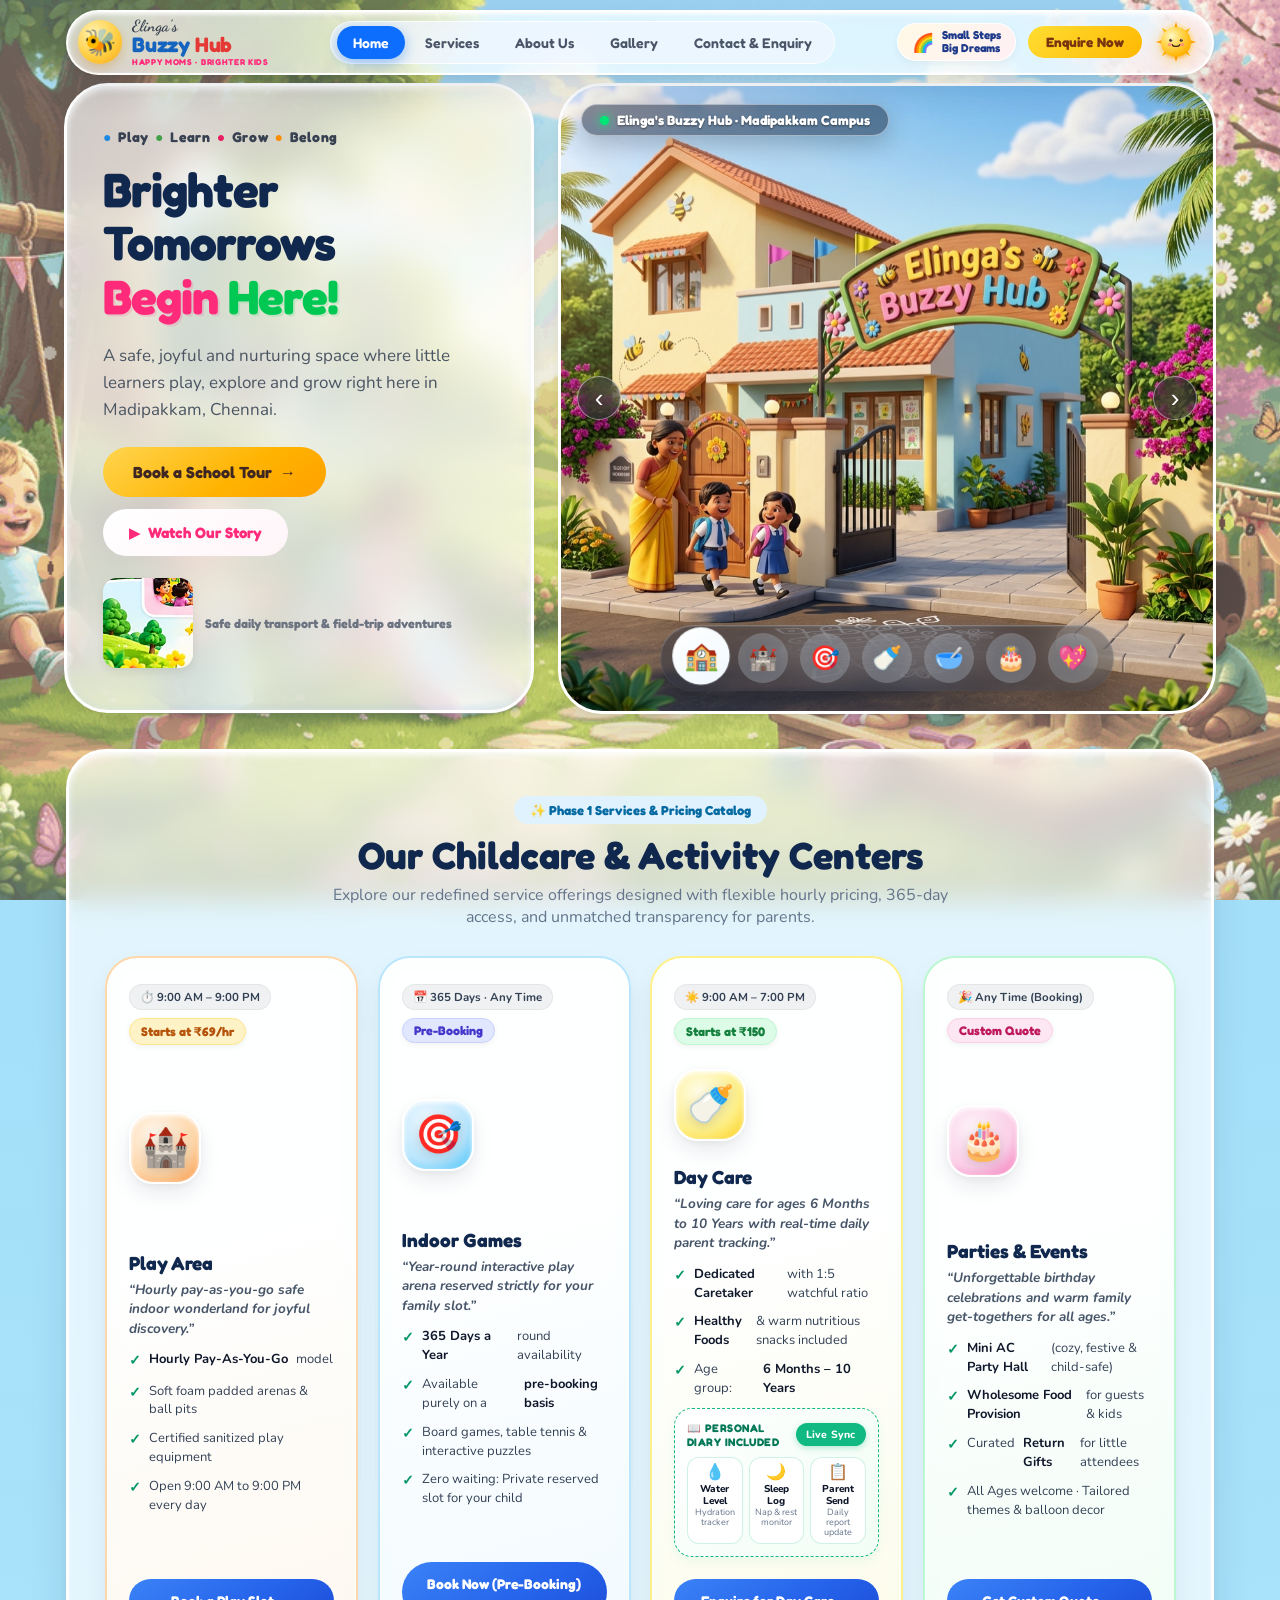
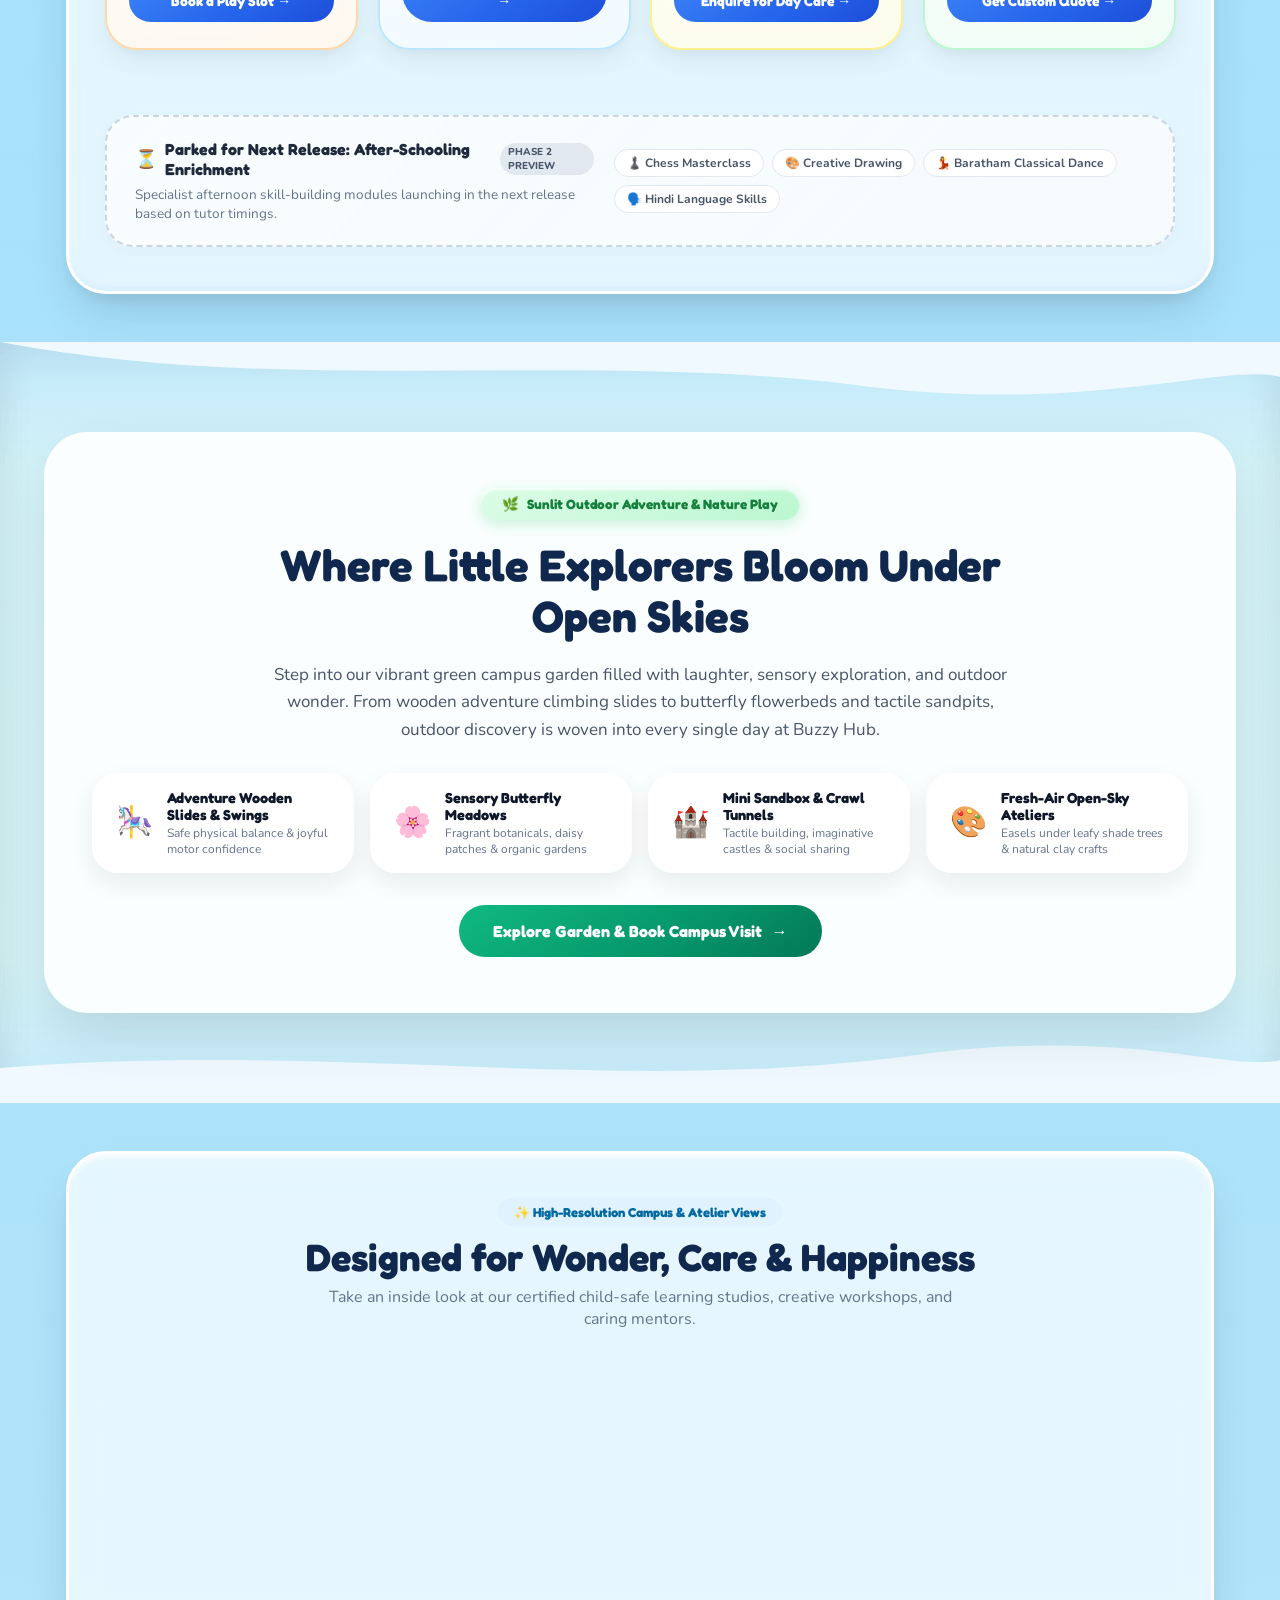
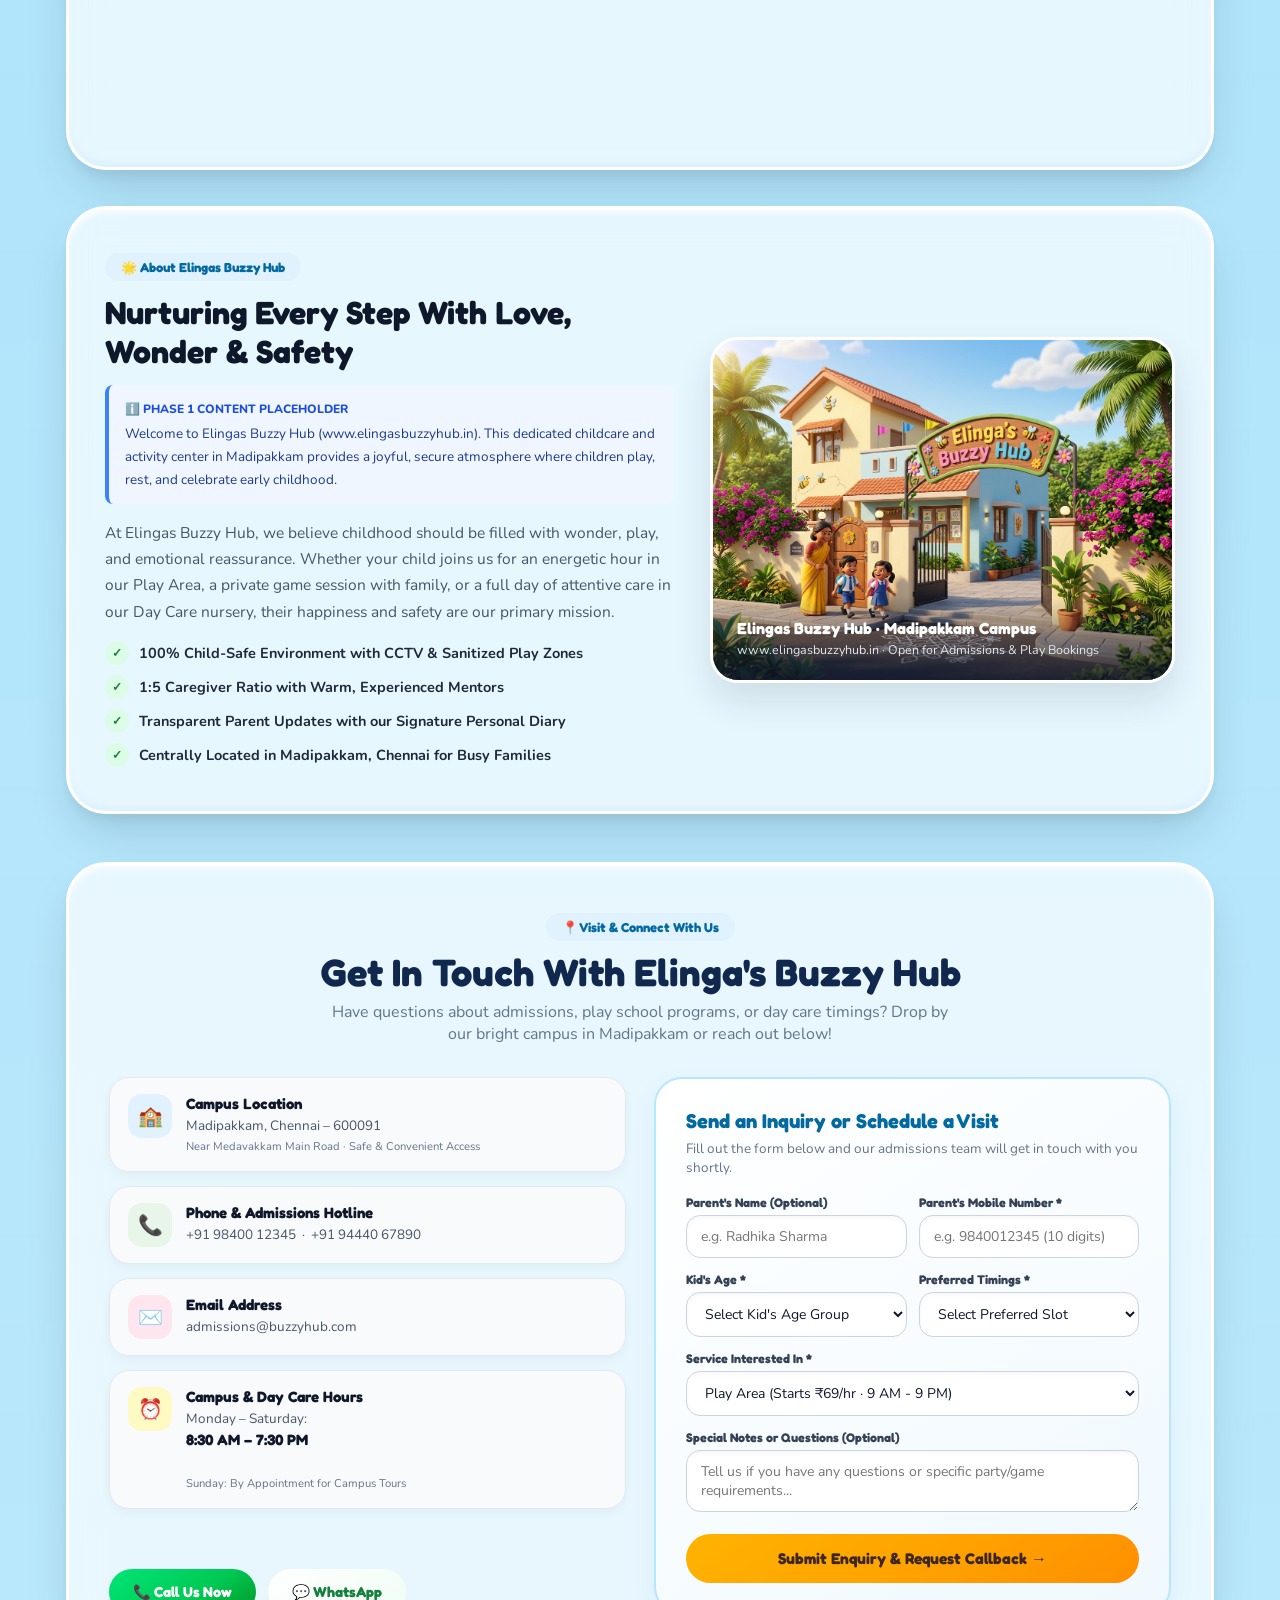
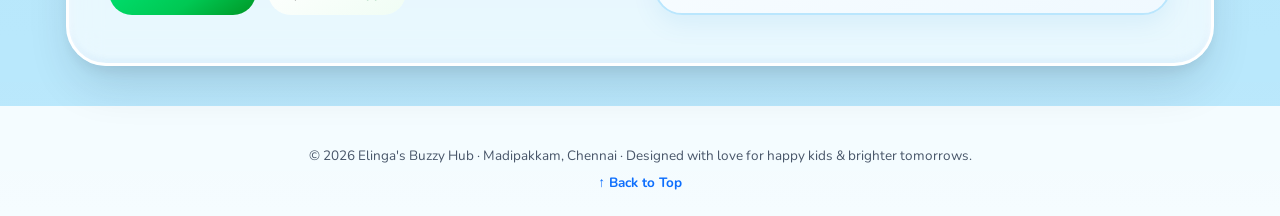
==== commit c4325e84: "feat: implement Phase 1 services catalog, Personal Diary widget, and UI responsiveness fixes" ====
--- a/index.html
+++ b/index.html
@@ -4,7 +4,7 @@
 <meta charset="utf-8"/>
 <meta content="width=device-width, initial-scale=1.0, maximum-scale=5.0" name="viewport"/>
 <meta content="#85D6F9" name="theme-color"/>
-<title>Elinga's Buzzy Hub | Play School, Day Care & Early Learning · Madipakkam</title>
+<title>Elingas Buzzy Hub | Play Area, Indoor Games, Day Care & Parties · Madipakkam (www.elingasbuzzyhub.in)</title>
 <meta name="description" content="Elinga's Buzzy Hub in Madipakkam, Chennai. A safe, joyful and nurturing space where little learners play, explore and grow. High-resolution campus view, programs, and caring mentors."/>
 
 <!-- Google Fonts: Fredoka & Nunito for friendly, rounded, vibrant typography -->
@@ -32,11 +32,10 @@
     <!-- Center Navigation -->
     <nav class="nav-pill-group" aria-label="Main navigation">
       <a href="index.html" class="nav-link active">Home</a>
-      <a href="about.html" class="nav-link">About</a>
-      <a href="programs.html" class="nav-link">Programs</a>
+      <a href="#services" class="nav-link">Services</a>
+      <a href="#about" class="nav-link">About Us</a>
       <a href="gallery.html" class="nav-link">Gallery</a>
-      <a href="#admissions" class="nav-link" data-dialog="dialogTour">Admissions</a>
-      <a href="contact.html" class="nav-link">Contact</a>
+      <a href="#contact" class="nav-link">Contact &amp; Enquiry</a>
     </nav>
 
     <!-- Right Accents -->
@@ -139,25 +138,25 @@
 
                 <!-- Icon-Only Feature Selection Dock (Directly Overlaid on Sliding Images) -->
         <nav class="facade-floating-menu" aria-label="Campus Feature Showcase">
-          <button class="feat-overlay-btn active" data-feature="campus" title="Campus Facade" aria-label="Campus Facade">
+          <button class="feat-overlay-btn active" data-feature="campus" title="Campus Entrance" aria-label="Campus Entrance">
             <span class="feat-ico">🏫</span>
           </button>
-          <button class="feat-overlay-btn" data-feature="playschool" title="Play School" aria-label="Play School">
-            <span class="feat-ico">🧸</span>
-          </button>
-          <button class="feat-overlay-btn" data-feature="daycare" title="Day Care &amp; Creche" aria-label="Day Care &amp; Creche">
-            <span class="feat-ico">☀️</span>
-          </button>
-          <button class="feat-overlay-btn" data-feature="safety" title="Safe Environment" aria-label="Safe Environment">
-            <span class="feat-ico">🛡️</span>
-          </button>
-          <button class="feat-overlay-btn" data-feature="activities" title="Fun Activities &amp; Arts" aria-label="Fun Activities &amp; Arts">
-            <span class="feat-ico">🎨</span>
-          </button>
-          <button class="feat-overlay-btn" data-feature="meals" title="Healthy Meals" aria-label="Healthy Meals">
+          <button class="feat-overlay-btn" data-feature="playschool" title="Play Area (₹69/hr)" aria-label="Play Area">
+            <span class="feat-ico">🏰</span>
+          </button>
+          <button class="feat-overlay-btn" data-feature="indoor" title="Indoor Games (365 Days)" aria-label="Indoor Games">
+            <span class="feat-ico">🎯</span>
+          </button>
+          <button class="feat-overlay-btn" data-feature="daycare" title="Day Care (From ₹150)" aria-label="Day Care">
+            <span class="feat-ico">🍼</span>
+          </button>
+          <button class="feat-overlay-btn" data-feature="meals" title="Healthy Foods Included" aria-label="Healthy Foods">
             <span class="feat-ico">🥣</span>
           </button>
-          <button class="feat-overlay-btn" data-feature="teachers" title="Caring Teachers" aria-label="Caring Teachers">
+          <button class="feat-overlay-btn" data-feature="parties" title="Birthday Parties &amp; AC Hall" aria-label="Parties &amp; Events">
+            <span class="feat-ico">🎂</span>
+          </button>
+          <button class="feat-overlay-btn" data-feature="teachers" title="Dedicated Caretakers" aria-label="Dedicated Caretakers">
             <span class="feat-ico">💖</span>
           </button>
         </nav>
@@ -167,112 +166,161 @@
   </div>
 </main>
 
-<!-- ================= 3. POPULATED PROGRAMS SECTION ================= -->
-<section class="programs-section" id="programs">
+<!-- ================= 3. PHASE 1 SERVICES & OFFERINGS ================= -->
+<section class="programs-section" id="services">
   <div class="programs-card-container">
     <div class="section-head-center">
-      <div class="section-pill-tag">🎒 Tailored Learning Pathways</div>
-      <h2 class="section-title-bold">Our Nurturing Preschool Programs</h2>
+      <div class="section-pill-tag">✨ Phase 1 Services &amp; Pricing Catalog</div>
+      <h2 class="section-title-bold">Our Childcare &amp; Activity Centers</h2>
       <p class="section-subtitle-soft">
-        Thoughtfully designed learning journeys blending sensory curiosity, foundational academics, and joyful creative expression.
+        Explore our redefined service offerings designed with flexible hourly pricing, 365-day access, and unmatched transparency for parents.
       </p>
     </div>
 
     <div class="programs-grid-4">
       
-      <!-- Program 1: Toddler Explorers -->
+      <!-- 1. Play Area -->
       <article class="program-card card-toddler" onclick="triggerFeatureSelect('playschool')">
-        <div class="prog-badge-row">
-          <span class="prog-age-pill">🧸 1.5 – 2.5 yrs</span>
-          <span class="prog-tag-corner">Early Steps</span>
+        <div class="service-card-meta">
+          <span class="service-timing-badge">⏱️ 9:00 AM – 9:00 PM</span>
+          <span class="service-price-badge price-play">Starts at ₹69/hr</span>
         </div>
         <div class="prog-icon-banner">
-          <span class="prog-main-emoji">🌱</span>
+          <span class="prog-main-emoji">🏰</span>
         </div>
         <div class="prog-body">
-          <h3 class="prog-title">Toddler Explorers (1.5 - 2.5 yrs)</h3>
-          <p class="prog-tagline">“Sensory discoveries, music circles, and tender first social adventures.”</p>
+          <h3 class="prog-title">Play Area</h3>
+          <p class="prog-tagline">“Hourly pay-as-you-go safe indoor wonderland for joyful discovery.”</p>
           <ul class="prog-highlights">
-            <li><span>✓</span> Tactile wooden play &amp; soft exploration</li>
-            <li><span>✓</span> Nursery rhymes, rhythm &amp; puppet circles</li>
-            <li><span>✓</span> Tender social sharing &amp; emotional confidence</li>
+            <li><span>✓</span> <strong>Hourly Pay-As-You-Go</strong> model</li>
+            <li><span>✓</span> Soft foam padded arenas &amp; ball pits</li>
+            <li><span>✓</span> Certified sanitized play equipment</li>
+            <li><span>✓</span> Open 9:00 AM to 9:00 PM every day</li>
           </ul>
         </div>
         <div class="prog-footer">
-          <button class="btn-prog-action" data-dialog="dialogTour">Enquire for Toddlers →</button>
+          <a href="#contact" class="btn-prog-action" style="text-decoration:none;display:block;">Book a Play Slot →</a>
         </div>
       </article>
 
-      <!-- Program 2: Nursery & Kindergarten -->
+      <!-- 2. Indoor Games -->
       <article class="program-card card-kindergarten" onclick="triggerFeatureSelect('activities')">
-        <div class="prog-badge-row">
-          <span class="prog-age-pill">📚 2.5 – 5 yrs</span>
-          <span class="prog-tag-corner">Core Prep</span>
+        <div class="service-card-meta">
+          <span class="service-timing-badge">📅 365 Days · Any Time</span>
+          <span class="service-price-badge price-indoor">Pre-Booking</span>
         </div>
         <div class="prog-icon-banner">
-          <span class="prog-main-emoji">🎨</span>
+          <span class="prog-main-emoji">🎯</span>
         </div>
         <div class="prog-body">
-          <h3 class="prog-title">Nursery &amp; Kindergarten (2.5 - 5 yrs)</h3>
-          <p class="prog-tagline">“Phonics, early numeracy, and imaginative arts sparking lifelong curiosity.”</p>
+          <h3 class="prog-title">Indoor Games</h3>
+          <p class="prog-tagline">“Year-round interactive play arena reserved strictly for your family slot.”</p>
           <ul class="prog-highlights">
-            <li><span>✓</span> Jolly Phonics, early reading &amp; speaking</li>
-            <li><span>✓</span> Hands-on numbers, shapes &amp; STEM patterns</li>
-            <li><span>✓</span> Expressive watercolor, drama &amp; stage play</li>
+            <li><span>✓</span> <strong>365 Days a Year</strong> round availability</li>
+            <li><span>✓</span> Available purely on a <strong>pre-booking basis</strong></li>
+            <li><span>✓</span> Board games, table tennis &amp; interactive puzzles</li>
+            <li><span>✓</span> Zero waiting: Private reserved slot for your child</li>
           </ul>
         </div>
         <div class="prog-footer">
-          <button class="btn-prog-action" data-dialog="dialogTour">Enquire for Kindergarten →</button>
+          <a href="#contact" class="btn-prog-action" style="text-decoration:none;display:block;">Book Now (Pre-Booking) →</a>
         </div>
       </article>
 
-      <!-- Program 3: Full-Day Creche & Care -->
+      <!-- 3. Day Care -->
       <article class="program-card card-creche" onclick="triggerFeatureSelect('daycare')">
-        <div class="prog-badge-row">
-          <span class="prog-age-pill">☀️ 6 Mos – 6 yrs</span>
-          <span class="prog-tag-corner">Loving Care</span>
+        <div class="service-card-meta">
+          <span class="service-timing-badge">☀️ 9:00 AM – 7:00 PM</span>
+          <span class="service-price-badge price-daycare">Starts at ₹150</span>
         </div>
         <div class="prog-icon-banner">
           <span class="prog-main-emoji">🍼</span>
         </div>
         <div class="prog-body">
-          <h3 class="prog-title">Full-Day Creche &amp; Care</h3>
-          <p class="prog-tagline">“A loving home away from home with cozy nap nurseries and wholesome meals.”</p>
+          <h3 class="prog-title">Day Care</h3>
+          <p class="prog-tagline">“Loving care for ages 6 Months to 10 Years with real-time daily parent tracking.”</p>
           <ul class="prog-highlights">
-            <li><span>✓</span> Dedicated 1:5 certified mentor ratio</li>
-            <li><span>✓</span> Fresh organic fruit purees &amp; warm meals</li>
-            <li><span>✓</span> Peaceful, climate-controlled sleep sanctuaries</li>
+            <li><span>✓</span> <strong>Dedicated Caretaker</strong> with 1:5 watchful ratio</li>
+            <li><span>✓</span> <strong>Healthy Foods</strong> &amp; warm nutritious snacks included</li>
+            <li><span>✓</span> Age group: <strong>6 Months – 10 Years</strong></li>
           </ul>
+
+          <!-- Unique Personal Diary Feature Trust Widget -->
+          <div class="personal-diary-box">
+            <div class="diary-header">
+              <span class="diary-tag">📖 Personal Diary Included</span>
+              <span class="diary-pill">Live Sync</span>
+            </div>
+            <div class="diary-pillars">
+              <div class="diary-pillar-item">
+                <div class="pillar-icon-wrap">💧</div>
+                <div class="pillar-title">Water Level</div>
+                <div class="pillar-sub">Hydration tracker</div>
+              </div>
+              <div class="diary-pillar-item">
+                <div class="pillar-icon-wrap">🌙</div>
+                <div class="pillar-title">Sleep Log</div>
+                <div class="pillar-sub">Nap &amp; rest monitor</div>
+              </div>
+              <div class="diary-pillar-item">
+                <div class="pillar-icon-wrap">📋</div>
+                <div class="pillar-title">Parent Send</div>
+                <div class="pillar-sub">Daily report update</div>
+              </div>
+            </div>
+          </div>
         </div>
         <div class="prog-footer">
-          <button class="btn-prog-action" data-dialog="dialogTour">Enquire for Creche →</button>
+          <a href="#contact" class="btn-prog-action" style="text-decoration:none;display:block;">Enquire for Day Care →</a>
         </div>
       </article>
 
-      <!-- Program 4: After-School & Weekend Activities -->
+      <!-- 4. Birthday Parties & Family Get-Togethers -->
       <article class="program-card card-activities" onclick="triggerFeatureSelect('activities')">
-        <div class="prog-badge-row">
-          <span class="prog-age-pill">🚀 3 – 8 yrs</span>
-          <span class="prog-tag-corner">Enrichment</span>
+        <div class="service-card-meta">
+          <span class="service-timing-badge">🎉 Any Time (Booking)</span>
+          <span class="service-price-badge price-party">Custom Quote</span>
         </div>
         <div class="prog-icon-banner">
-          <span class="prog-main-emoji">🎭</span>
+          <span class="prog-main-emoji">🎂</span>
         </div>
         <div class="prog-body">
-          <h3 class="prog-title">After-School &amp; Weekend Activities</h3>
-          <p class="prog-tagline">“Robotics, clay modeling, yoga, dance, and weekend enrichment clubs.”</p>
+          <h3 class="prog-title">Parties &amp; Events</h3>
+          <p class="prog-tagline">“Unforgettable birthday celebrations and warm family get-togethers for all ages.”</p>
           <ul class="prog-highlights">
-            <li><span>✓</span> Tactile clay art, pottery &amp; festival crafts</li>
-            <li><span>✓</span> Junior martial arts, gymnastics &amp; yoga</li>
-            <li><span>✓</span> Weekend robotics, storytelling &amp; rhythm</li>
+            <li><span>✓</span> <strong>Mini AC Party Hall</strong> (cozy, festive &amp; child-safe)</li>
+            <li><span>✓</span> <strong>Wholesome Food Provision</strong> for guests &amp; kids</li>
+            <li><span>✓</span> Curated <strong>Return Gifts</strong> for little attendees</li>
+            <li><span>✓</span> All Ages welcome · Tailored themes &amp; balloon decor</li>
           </ul>
         </div>
         <div class="prog-footer">
-          <button class="btn-prog-action" data-dialog="dialogTour">Enquire for Activities →</button>
+          <a href="#contact" class="btn-prog-action" style="text-decoration:none;display:block;">Get Custom Quote →</a>
         </div>
       </article>
 
     </div>
+
+    <!-- Out of Scope (Parked for Next Release): Architecture Placeholder -->
+    <div class="parked-activities-container">
+      <div>
+        <div style="display:flex;align-items:center;gap:8px;margin-bottom:6px;">
+          <span style="font-size:18px;">⏳</span>
+          <strong style="font-family:var(--font-display);font-size:16px;color:#1E293B;">Parked for Next Release: After-Schooling Enrichment</strong>
+          <span style="font-size:10px;font-weight:800;background:#E2E8F0;color:#475569;padding:2px 8px;border-radius:999px;text-transform:uppercase;">Phase 2 Preview</span>
+        </div>
+        <p style="font-size:13.5px;color:#64748B;margin:0;">
+          Specialist afternoon skill-building modules launching in the next release based on tutor timings.
+        </p>
+      </div>
+      <div class="parked-badges-row">
+        <span class="parked-badge-item">♟️ Chess Masterclass</span>
+        <span class="parked-badge-item">🎨 Creative Drawing</span>
+        <span class="parked-badge-item">💃 Baratham Classical Dance</span>
+        <span class="parked-badge-item">🗣️ Hindi Language Skills</span>
+      </div>
+    </div>
+
   </div>
 </section>
 
@@ -363,73 +411,83 @@
     </div>
 
     <div class="gallery-grid-3">
-      <!-- High-Res Photo 1 -->
-      <article class="gallery-item-card" onclick="triggerFeatureSelect('teachers')">
+      <!-- High-Res Photo 1: Play Area & Indoor Games -->
+      <article class="gallery-item-card" onclick="triggerFeatureSelect('playschool')">
         <div class="gallery-photo-wrap">
-          <img src="images/feature-caring-teachers.jpg" alt="Preschool mentors collaborating on early learning atelier curriculum" class="gallery-photo-img"/>
-          <span class="gallery-tag-float">Atelier Mentorship</span>
+          <img src="images/feature-play-school.jpg" alt="Active children playing safely in foam arena and ball pits" class="gallery-photo-img"/>
+          <span class="gallery-tag-float">Play Area &amp; Indoor Games</span>
         </div>
         <div class="gallery-body-content">
-          <h4>Where Curiosity Takes Flight</h4>
-          <p>Passionate educators guiding self-directed sensory play, phonetic storytelling, and foundational early logic in a comforting space.</p>
+          <h4>Safe Active Play &amp; Games</h4>
+          <p>Soft-padded arena, ball pits, and pre-booked interactive indoor games open 365 days a year. Hourly rates starting from just ₹69/hr.</p>
         </div>
       </article>
 
-      <!-- High-Res Photo 2 -->
-      <article class="gallery-item-card" onclick="triggerFeatureSelect('activities')">
-        <div class="gallery-photo-wrap">
-          <img src="images/feature-fun-activities.jpg" alt="Children and teachers presenting student art, crafts, and festive achievement posters" class="gallery-photo-img"/>
-          <span class="gallery-tag-float">Art &amp; Activities</span>
-        </div>
-        <div class="gallery-body-content">
-          <h4>Celebrating Every Little Milestone</h4>
-          <p>Hands-on clay sculpture, festival celebrations, Diwali lanterns, and trophy showcases building everlasting pride and confidence.</p>
-        </div>
-      </article>
-
-      <!-- High-Res Photo 3 -->
+      <!-- High-Res Photo 2: Day Care & Personal Diary -->
       <article class="gallery-item-card" onclick="triggerFeatureSelect('daycare')">
         <div class="gallery-photo-wrap">
-          <img src="images/parent-daughter-app.jpg" alt="Mother and young daughter smiling with smart parent app" class="gallery-photo-img"/>
-          <span class="gallery-tag-float">Parent Corner</span>
+          <img src="images/parent-daughter-app.jpg" alt="Parent checking Personal Diary water and sleep updates on mobile" class="gallery-photo-img"/>
+          <span class="gallery-tag-float">Day Care &amp; Personal Diary</span>
         </div>
         <div class="gallery-body-content">
-          <h4>Connected Parenting &amp; Me-Time</h4>
-          <p>Real-time updates on meal nutrition, nap times, and daily achievements so parents can work with absolute tranquility.</p>
+          <h4>Transparent Parent Monitoring</h4>
+          <p>Dedicated caretakers, nutritious meals, and our signature Personal Diary tracking hourly hydration, peaceful naps, and daily updates.</p>
         </div>
       </article>
+
+      <!-- High-Res Photo 3: Birthday Parties & AC Hall -->
+      <article class="gallery-item-card" onclick="triggerFeatureSelect('parties')">
+        <div class="gallery-photo-wrap">
+          <img src="images/kinder-brighter-world.jpg" alt="Mini AC party hall decorated for kids birthday celebrations" class="gallery-photo-img"/>
+          <span class="gallery-tag-float">Parties &amp; Events</span>
+        </div>
+        <div class="gallery-body-content">
+          <h4>Mini AC Party Hall &amp; Gatherings</h4>
+          <p>Host magical celebrations with climate-controlled party hall, delicious wholesome food, balloon styling, and memorable return gifts.</p>
+        </div>
+      </article>
     </div>
   </div>
 </section>
 
-<!-- ================= 5. A KINDER, BRIGHTER WORLD BANNER ================= -->
-<section class="kinder-section" id="about">
-  <div class="kinder-card">
-    <div class="kinder-header">
-      <h2 class="kinder-title">A Kinder, <span class="txt-pink">Brighter</span> World 🌍</h2>
-      <p class="kinder-sub">We nurture happy, confident and compassionate children</p>
-    </div>
-
-    <div class="kinder-pillars-row">
-      <div class="pillar-item"><span class="pillar-ico">💖</span> <span>Safe Environment</span></div>
-      <div class="pillar-item"><span class="pillar-ico">⭐</span> <span>Caring Teachers</span></div>
-      <div class="pillar-item"><span class="pillar-ico">🌱</span> <span>Holistic Development</span></div>
-      <div class="pillar-item"><span class="pillar-ico">👥</span> <span>Strong Parent Partnership</span></div>
-    </div>
-
-    <div class="kinder-quote-container">
-      <div class="quote-left">
-        <span class="quote-mark">❝</span>
-        <div>
-          <p class="quote-text">“My child looks forward to school every day!”</p>
-          <span class="quote-author">— Happy Parent, Madipakkam</span>
-        </div>
-      </div>
-
-      <div class="wooden-sign-wrap">
-        <span>🪵 Play Learn Grow Together 🦋</span>
-      </div>
-    </div>
+<!-- ================= 5. ABOUT US (PHASE 1 PLACEHOLDER LAYOUT) ================= -->
+<section class="about-section-shell" id="about">
+  <div class="about-card-container">
+    <div class="about-grid-card">
+    <div class="about-copy-box">
+      <div class="section-pill-tag" style="margin-bottom:12px;">🌟 About Elingas Buzzy Hub</div>
+      <h3>Nurturing Every Step With Love, Wonder &amp; Safety</h3>
+      
+      <!-- Client Copy Placeholder Notice -->
+      <div style="background:#EFF6FF;border-left:4px solid #3B82F6;padding:12px 16px;border-radius:8px;margin-bottom:16px;">
+        <span style="font-size:12px;font-weight:800;color:#1D4ED8;text-transform:uppercase;">ℹ️ Phase 1 Content Placeholder</span>
+        <p style="font-size:13.5px;color:#1E3A8A;margin:4px 0 0;">
+          Welcome to Elingas Buzzy Hub (www.elingasbuzzyhub.in). This dedicated childcare and activity center in Madipakkam provides a joyful, secure atmosphere where children play, rest, and celebrate early childhood.
+        </p>
+      </div>
+
+      <p>
+        At Elingas Buzzy Hub, we believe childhood should be filled with wonder, play, and emotional reassurance. Whether your child joins us for an energetic hour in our Play Area, a private game session with family, or a full day of attentive care in our Day Care nursery, their happiness and safety are our primary mission.
+      </p>
+
+      <ul class="about-highlights-list">
+        <li><span class="tick">✓</span> 100% Child-Safe Environment with CCTV &amp; Sanitized Play Zones</li>
+        <li><span class="tick">✓</span> 1:5 Caregiver Ratio with Warm, Experienced Mentors</li>
+        <li><span class="tick">✓</span> Transparent Parent Updates with our Signature Personal Diary</li>
+        <li><span class="tick">✓</span> Centrally Located in Madipakkam, Chennai for Busy Families</li>
+      </ul>
+    </div>
+
+    <div class="about-visual-box">
+      <div style="position:relative;border-radius:28px;overflow:hidden;box-shadow:0 18px 36px rgba(15,30,54,0.12);border:3px solid #FFFFFF;">
+        <img src="images/preschool-campus-facade.jpg" alt="Elingas Buzzy Hub Campus &amp; Play Center" style="width:100%;height:340px;object-fit:cover;display:block;">
+        <div style="position:absolute;bottom:0;inset-inline:0;background:linear-gradient(180deg, transparent, rgba(15,23,42,0.85));padding:20px 24px;color:#FFFFFF;">
+          <strong style="font-size:16px;font-family:var(--font-display);display:block;">Elingas Buzzy Hub · Madipakkam Campus</strong>
+          <span style="font-size:12.5px;color:#E2E8F0;">www.elingasbuzzyhub.in · Open for Admissions &amp; Play Bookings</span>
+        </div>
+      </div>
+    </div>
+  </div>
   </div>
 </section>
 
@@ -501,42 +559,62 @@
         <form class="contact-form" onsubmit="event.preventDefault(); document.getElementById('contactSuccessMsg').style.display = 'block'; this.reset();">
           <div class="form-row-2">
             <div class="c-field">
-              <label for="cParentName">Parent's Name *</label>
-              <input type="text" id="cParentName" placeholder="e.g. Radhika Sharma" required/>
+              <label for="cParentName">Parent's Name (Optional)</label>
+              <input type="text" id="cParentName" placeholder="e.g. Radhika Sharma"/>
             </div>
             <div class="c-field">
-              <label for="cParentPhone">Mobile Number *</label>
-              <input type="tel" id="cParentPhone" placeholder="+91 98400 12345" required/>
+              <label for="cParentPhone">Parent's Mobile Number *</label>
+              <input type="tel" id="cParentPhone" pattern="[0-9]{10}" maxlength="10" placeholder="e.g. 9840012345 (10 digits)" required/>
             </div>
           </div>
 
           <div class="form-row-2">
             <div class="c-field">
-              <label for="cProgram">Program of Interest</label>
-              <select id="cProgram">
-                <option value="playschool">Play School (1.5 - 2.5 yrs)</option>
-                <option value="daycare">Day Care &amp; Creche</option>
-                <option value="nursery">Nursery / Kindergarten (2.5 - 5 yrs)</option>
-                <option value="activities">Weekend &amp; After-School Activities</option>
+              <label for="cKidAge">Kid's Age *</label>
+              <select id="cKidAge" required>
+                <option value="" disabled selected>Select Kid's Age Group</option>
+                <option value="6-12-months">6 Months – 1 Year</option>
+                <option value="1-3-years">1 – 3 Years (Toddler)</option>
+                <option value="3-6-years">3 – 6 Years (Kindergarten / Play)</option>
+                <option value="6-10-years">6 – 10 Years (School Age)</option>
+                <option value="all-ages">All Ages (Party / Event)</option>
               </select>
             </div>
             <div class="c-field">
-              <label for="cEmail">Email (Optional)</label>
-              <input type="email" id="cEmail" placeholder="parent@gmail.com"/>
+              <label for="cTimings">Preferred Timings *</label>
+              <select id="cTimings" required>
+                <option value="" disabled selected>Select Preferred Slot</option>
+                <option value="morning">Morning (9:00 AM – 1:00 PM)</option>
+                <option value="afternoon">Afternoon (1:00 PM – 4:00 PM)</option>
+                <option value="evening">Evening (4:00 PM – 9:00 PM)</option>
+                <option value="full-day">Full Day Day Care (9:00 AM – 7:00 PM)</option>
+                <option value="custom-booking">Custom Slot / Pre-Booking (Indoor Games/Party)</option>
+              </select>
             </div>
           </div>
 
           <div class="c-field">
-            <label for="cMessage">Message or Preferred Visit Date</label>
-            <textarea id="cMessage" rows="3" placeholder="Tell us about your little one or when you would like to visit..."></textarea>
+            <label for="cProgram">Service Interested In *</label>
+            <select id="cProgram" required>
+              <option value="play-area">Play Area (Starts ₹69/hr · 9 AM - 9 PM)</option>
+              <option value="indoor-games">Indoor Games (365 Days Pre-Booking)</option>
+              <option value="daycare">Day Care (Starts ₹150 · 6 Mos - 10 Yrs with Personal Diary)</option>
+              <option value="party-events">Birthday Parties &amp; Events (Mini AC Hall, Food &amp; Gifts)</option>
+              <option value="general-enquiry">General Campus Enquiry</option>
+            </select>
+          </div>
+
+          <div class="c-field">
+            <label for="cMessage">Special Notes or Questions (Optional)</label>
+            <textarea id="cMessage" rows="2" placeholder="Tell us if you have any questions or specific party/game requirements..."></textarea>
           </div>
 
           <button type="submit" class="btn-contact-submit">
-            Send Inquiry &amp; Book Tour →
+            Submit Enquiry &amp; Request Callback →
           </button>
 
           <div id="contactSuccessMsg" class="contact-success-msg">
-            🎉 Thank you! Your inquiry has been received. Our team will contact you shortly!
+            🎉 Thank you! We have received your inquiry. Our team will call your mobile shortly with booking details!
           </div>
         </form>
       </div>
@@ -597,10 +675,10 @@
   <h2>Explore Buzzy Hub</h2>
   <nav style="display:flex;flex-direction:column;gap:12px;margin:18px 0;">
     <a href="#home" class="nav-link active" onclick="this.closest('dialog').close()">Home</a>
-    <a href="#about" class="nav-link" onclick="this.closest('dialog').close()">About</a>
-    <a href="#programs" class="nav-link" onclick="this.closest('dialog').close()">Programs</a>
-    <a href="#gallery" class="nav-link" onclick="this.closest('dialog').close()">Gallery</a>
-    <a href="#contact" class="nav-link" onclick="this.closest('dialog').close()">Contact</a>
+    <a href="#services" class="nav-link" onclick="this.closest('dialog').close()">Services &amp; Pricing</a>
+    <a href="#about" class="nav-link" onclick="this.closest('dialog').close()">About Us</a>
+    <a href="gallery.html" class="nav-link" onclick="this.closest('dialog').close()">Gallery</a>
+    <a href="#contact" class="nav-link" onclick="this.closest('dialog').close()">Contact &amp; Enquiry</a>
   </nav>
   <div class="dialog-actions">
     <button class="btn-dialog-close" onclick="this.closest('dialog').close()">Close</button>
--- a/css/main.css
+++ b/css/main.css
@@ -390,17 +390,24 @@
    2. HERO SECTION & THREE-COLUMN BENTO
    ================================================================ */
 .hero-wrapper {
-  max-width: 1180px;
+  max-width: 1200px;
   margin: 18px auto 0;
-  padding: 0 16px;
+  padding: 0 clamp(14px, 3vw, 24px);
   position: relative;
 }
 
 .hero-grid {
   display: grid;
-  grid-template-columns: minmax(320px, 0.9fr) minmax(500px, 1.8fr);
-  gap: 20px;
+  grid-template-columns: 1fr 1.4fr;
+  gap: 24px;
   align-items: stretch;
+}
+
+@media (max-width: 1024px) {
+  .hero-grid {
+    grid-template-columns: 1fr;
+    gap: 20px;
+  }
 }
 
 /* Hero Cloud Card (Left) */
@@ -951,6 +958,117 @@
   font-weight: 900;
 }
 
+/* Elevated 3D Emoji Icon Banners */
+.prog-icon-banner {
+  width: 72px !important;
+  height: 72px !important;
+  border-radius: 24px !important;
+  display: grid;
+  place-items: center;
+  box-shadow: 0 10px 24px -4px rgba(15, 30, 54, 0.12),
+              inset 0 2px 4px rgba(255, 255, 255, 0.95),
+              0 2px 6px rgba(0, 0, 0, 0.04) !important;
+  border: 2px solid #FFFFFF !important;
+  margin: 4px 0 8px 0;
+  transition: transform 0.3s cubic-bezier(0.16, 1, 0.3, 1), box-shadow 0.3s ease;
+}
+
+.prog-main-emoji {
+  font-size: 38px !important;
+  line-height: 1;
+  display: block;
+  filter: drop-shadow(0 3px 6px rgba(0, 0, 0, 0.14));
+}
+
+.card-toddler .prog-icon-banner {
+  background: radial-gradient(circle at 35% 30%, #FFF7ED 0%, #FED7AA 60%, #FB923C 100%) !important;
+}
+
+.card-kindergarten .prog-icon-banner {
+  background: radial-gradient(circle at 35% 30%, #F0F9FF 0%, #BAE6FD 60%, #38BDF8 100%) !important;
+}
+
+.card-creche .prog-icon-banner {
+  background: radial-gradient(circle at 35% 30%, #FEFCE8 0%, #FEF08A 60%, #FACC15 100%) !important;
+}
+
+.card-activities .prog-icon-banner {
+  background: radial-gradient(circle at 35% 30%, #FDF2F8 0%, #FBCFE8 60%, #F472B6 100%) !important;
+}
+
+.program-card:hover .prog-icon-banner {
+  transform: translateY(-4px) scale(1.1) rotate(6deg) !important;
+  box-shadow: 0 16px 32px -4px rgba(15, 30, 54, 0.18) !important;
+}
+
+/* Bulleted List Left-Alignment & Spacing */
+.prog-highlights {
+  list-style: none !important;
+  display: flex !important;
+  flex-direction: column !important;
+  gap: 10px !important;
+  font-size: 13px !important;
+  color: #334155 !important;
+  text-align: left !important;
+  padding: 0 !important;
+  margin: 12px 0 6px 0 !important;
+}
+
+.prog-highlights li {
+  display: flex !important;
+  align-items: flex-start !important;
+  justify-content: flex-start !important;
+  text-align: left !important;
+  gap: 8px !important;
+  line-height: 1.45 !important;
+}
+
+.prog-highlights li span.tick-ico,
+.prog-highlights li > span:first-child {
+  color: #059669 !important;
+  font-weight: 900 !important;
+  font-size: 14px !important;
+  flex-shrink: 0 !important;
+  margin-top: 1px !important;
+}
+
+.prog-highlights li strong {
+  color: #0F172A !important;
+  font-weight: 700 !important;
+}
+
+/* Fix Personal Diary Pill */
+.diary-header {
+  display: flex !important;
+  align-items: center !important;
+  justify-content: space-between !important;
+  margin-bottom: 8px !important;
+}
+
+.diary-pill {
+  font-size: 10.5px !important;
+  font-weight: 800 !important;
+  background: #10B981 !important;
+  color: #FFFFFF !important;
+  padding: 4px 10px !important;
+  border-radius: 999px !important;
+  white-space: nowrap !important;
+  letter-spacing: 0.02em !important;
+  box-shadow: 0 2px 6px rgba(16, 185, 129, 0.3) !important;
+}
+
+.diary-tag {
+  font-family: var(--font-display) !important;
+  font-size: 11px !important;
+  font-weight: 800 !important;
+  text-transform: uppercase !important;
+  letter-spacing: 0.04em !important;
+  color: #047857 !important;
+  display: inline-flex !important;
+  align-items: center !important;
+  gap: 5px !important;
+}
+
 /* Borderless 3D Claymorphic Program Button */
 .btn-prog-action {
   width: 100%;
@@ -1985,3 +2103,388 @@
     animation: none !important;
   }
 }
+
+/* ================================================================
+   PHASE 1 REDESIGN: SERVICE CARDS, TIMINGS, PRICING & PERSONAL DIARY
+   ================================================================ */
+
+.service-timing-badge {
+  display: inline-flex;
+  align-items: center;
+  gap: 5px;
+  background: rgba(15, 23, 42, 0.06);
+  padding: 4px 10px;
+  border-radius: 999px;
+  font-size: 11.5px;
+  font-weight: 700;
+  color: #334155;
+  border: 1px solid rgba(0, 0, 0, 0.05);
+}
+
+.service-price-badge {
+  display: inline-flex;
+  align-items: center;
+  gap: 4px;
+  padding: 4px 11px;
+  border-radius: 999px;
+  font-size: 12.5px;
+  font-weight: 800;
+  font-family: var(--font-display);
+  box-shadow: 0 2px 6px rgba(0, 0, 0, 0.06);
+}
+
+.price-play { background: #FEF3C7; color: #B45309; border: 1px solid #FDE68A; }
+.price-indoor { background: #E0E7FF; color: #4338CA; border: 1px solid #C7D2FE; }
+.price-daycare { background: #DCFCE7; color: #15803D; border: 1px solid #BBF7D0; }
+.price-party { background: #FCE7F3; color: #BE185D; border: 1px solid #FBCFE8; }
+
+.service-card-meta {
+  display: flex;
+  flex-wrap: wrap;
+  align-items: center;
+  justify-content: space-between;
+  gap: 8px;
+  margin-bottom: 4px;
+}
+
+/* Personal Diary Trust Widget inside Day Care */
+.personal-diary-box {
+  background: linear-gradient(135deg, rgba(255, 255, 255, 0.95), rgba(240, 253, 244, 0.95));
+  border: 1.5px dashed #10B981;
+  border-radius: 18px;
+  padding: 12px;
+  margin: 10px 0 6px;
+  box-shadow: 0 4px 12px rgba(16, 185, 129, 0.08);
+}
+
+.diary-header {
+  display: flex;
+  align-items: center;
+  justify-content: space-between;
+  margin-bottom: 8px;
+}
+
+.diary-tag {
+  font-family: var(--font-display);
+  font-size: 11px;
+  font-weight: 800;
+  text-transform: uppercase;
+  letter-spacing: 0.04em;
+  color: #047857;
+  display: inline-flex;
+  align-items: center;
+  gap: 4px;
+}
+
+.diary-pill {
+  font-size: 10px;
+  font-weight: 700;
+  background: #10B981;
+  color: #FFFFFF;
+  padding: 2px 7px;
+  border-radius: 999px;
+}
+
+.diary-pillars {
+  display: grid;
+  grid-template-columns: repeat(3, 1fr);
+  gap: 6px;
+}
+
+.diary-pillar-item {
+  background: #FFFFFF;
+  border-radius: 12px;
+  padding: 6px 4px;
+  text-align: center;
+  border: 1px solid rgba(16, 185, 129, 0.2);
+  transition: transform 0.2s ease;
+}
+
+.diary-pillar-item:hover {
+  transform: translateY(-2px);
+}
+
+.pillar-icon-wrap {
+  font-size: 16px;
+  line-height: 1;
+  margin-bottom: 3px;
+}
+
+.pillar-title {
+  font-size: 10px;
+  font-weight: 800;
+  color: #0F172A;
+  line-height: 1.2;
+}
+
+.pillar-sub {
+  font-size: 9px;
+  color: #64748B;
+  line-height: 1.1;
+  margin-top: 1px;
+}
+
+/* Coming Soon / Phase 2 Teaser Container */
+.parked-activities-container {
+  margin-top: 36px;
+  background: linear-gradient(135deg, rgba(255, 255, 255, 0.75), rgba(248, 250, 252, 0.85));
+  border: 2px dashed #CBD5E1;
+  border-radius: 28px;
+  padding: 22px 28px;
+  display: flex;
+  align-items: center;
+  justify-content: space-between;
+  gap: 20px;
+  box-shadow: 0 4px 16px rgba(0, 0, 0, 0.03);
+}
+
+@media (max-width: 768px) {
+  .parked-activities-container {
+    flex-direction: column;
+    text-align: center;
+    padding: 20px 18px;
+  }
+}
+
+.parked-badges-row {
+  display: flex;
+  flex-wrap: wrap;
+  gap: 8px;
+}
+
+.parked-badge-item {
+  display: inline-flex;
+  align-items: center;
+  gap: 5px;
+  background: #FFFFFF;
+  border: 1px solid #E2E8F0;
+  border-radius: 999px;
+  padding: 5px 12px;
+  font-size: 12px;
+  font-weight: 700;
+  color: #475569;
+}
+
+/* About Us Section Styles */
+.about-section-shell {
+  max-width: 1180px;
+  margin: 36px auto 0;
+  padding: 0 16px;
+  width: 100%;
+  box-sizing: border-box;
+}
+
+.about-card-container {
+  background: rgba(255, 255, 255, 0.68);
+  backdrop-filter: blur(16px);
+  -webkit-backdrop-filter: blur(16px);
+  border-radius: 40px;
+  padding: clamp(28px, 4vw, 44px) clamp(20px, 3.5vw, 36px);
+  border: 3.5px solid #FFFFFF;
+  box-shadow: var(--clay-shadow-hero);
+}
+
+.about-grid-card {
+  display: grid;
+  grid-template-columns: 1.1fr 0.9fr;
+  gap: 36px;
+  align-items: center;
+}
+
+@media (max-width: 900px) {
+  .about-grid-card {
+    grid-template-columns: 1fr;
+  }
+}
+
+.about-copy-box h3 {
+  font-family: var(--font-display);
+  font-size: clamp(22px, 3vw, 32px);
+  color: #0F172A;
+  margin-bottom: 14px;
+}
+
+.about-copy-box p {
+  color: #475569;
+  line-height: 1.7;
+  font-size: 15.5px;
+  margin-bottom: 16px;
+}
+
+.about-highlights-list {
+  list-style: none;
+  display: flex;
+  flex-direction: column;
+  gap: 10px;
+  margin-top: 14px;
+}
+
+.about-highlights-list li {
+  display: flex;
+  align-items: center;
+  gap: 10px;
+  font-size: 14.5px;
+  font-weight: 700;
+  color: #1E293B;
+}
+
+.about-highlights-list li span.tick {
+  width: 24px;
+  height: 24px;
+  border-radius: 50%;
+  background: #DCFCE7;
+  color: #15803D;
+  display: inline-grid;
+  place-items: center;
+  font-size: 12px;
+}
+
+/* ================================================================
+   RESPONSIVE OVERHAUL & FRONT-END STABILIZATION FIXES
+   ================================================================ */
+
+/* Fluid Viewport Container Bounds */
+.site-header,
+.hero-wrapper,
+.programs-section,
+.garden-immersion-zone,
+.gallery-section,
+.about-section-shell,
+.contact-section {
+  width: 100% !important;
+  box-sizing: border-box;
+}
+
+/* Fix Hero Facade Card Image Scaling on Mobile */
+@media (max-width: 768px) {
+  .hero-facade-card {
+    min-height: 380px !important;
+  }
+  .facade-img-wrap {
+    min-height: 380px !important;
+  }
+  .facade-main-img {
+    height: 380px !important;
+    object-fit: cover;
+  }
+  .facade-scene-badge {
+    top: 12px;
+    left: 12px;
+    font-size: 11px;
+    padding: 5px 10px;
+  }
+  .facade-floating-menu {
+    bottom: 12px;
+    gap: 8px;
+    padding: 6px 12px;
+    max-width: 94%;
+  }
+  .feat-overlay-btn {
+    width: 42px;
+    height: 42px;
+    font-size: 20px;
+  }
+  .feat-overlay-btn .feat-ico {
+    font-size: 20px;
+  }
+}
+
+/* Service Catalog Grid Stabilization */
+@media (max-width: 1140px) {
+  .programs-grid-4 {
+    grid-template-columns: repeat(2, 1fr) !important;
+    gap: 18px;
+  }
+}
+
+@media (max-width: 680px) {
+  .programs-grid-4 {
+    grid-template-columns: 1fr !important;
+    gap: 16px;
+  }
+}
+
+/* Gallery Grid Tablet & Mobile Fixes */
+@media (max-width: 960px) {
+  .gallery-grid-3 {
+    grid-template-columns: repeat(2, 1fr) !important;
+    gap: 16px;
+  }
+}
+
+@media (max-width: 640px) {
+  .gallery-grid-3 {
+    grid-template-columns: 1fr !important;
+    gap: 16px;
+  }
+  .gallery-photo-wrap {
+    height: 200px !important;
+  }
+}
+
+/* Header & Navigation Fixes for Breakpoints 768px-1024px */
+@media (max-width: 960px) {
+  .nav-pill-group {
+    display: none !important;
+  }
+  .header-right-badges .badge-small-steps {
+    display: none !important;
+  }
+  .mobile-menu-btn {
+    display: flex !important;
+    align-items: center;
+    justify-content: center;
+  }
+}
+
+/* Contact Grid & Form Fields Responsive Fix */
+@media (max-width: 820px) {
+  .contact-grid-2 {
+    grid-template-columns: 1fr !important;
+    gap: 24px;
+  }
+  .contact-info-cards {
+    display: grid;
+    grid-template-columns: repeat(auto-fit, minmax(240px, 1fr));
+    gap: 12px;
+  }
+}
+
+@media (max-width: 520px) {
+  .contact-info-cards {
+    grid-template-columns: 1fr;
+  }
+}
+
+/* Fix Input & Select Typography on iOS to Prevent Auto-Zoom */
+input, select, textarea {
+  font-size: 16px !important;
+}
+
+@media (min-width: 768px) {
+  input, select, textarea {
+    font-size: 14px !important;
+  }
+}
+
+/* Creative Micro-Interactions Elevation */
+.program-card {
+  transition: transform 0.3s cubic-bezier(0.16, 1, 0.3, 1),
+              box-shadow 0.3s cubic-bezier(0.16, 1, 0.3, 1),
+              border-color 0.25s ease !important;
+}
+
+.program-card:hover {
+  transform: translateY(-6px) scale(1.015) !important;
+  box-shadow: 0 20px 40px -10px rgba(15, 30, 54, 0.14) !important;
+}
+
+.personal-diary-box {
+  transition: all 0.25s ease;
+}
+
+.program-card:hover .personal-diary-box {
+  border-color: #059669;
+  background: #FFFFFF;
+  box-shadow: 0 6px 16px rgba(16, 185, 129, 0.14);
+}
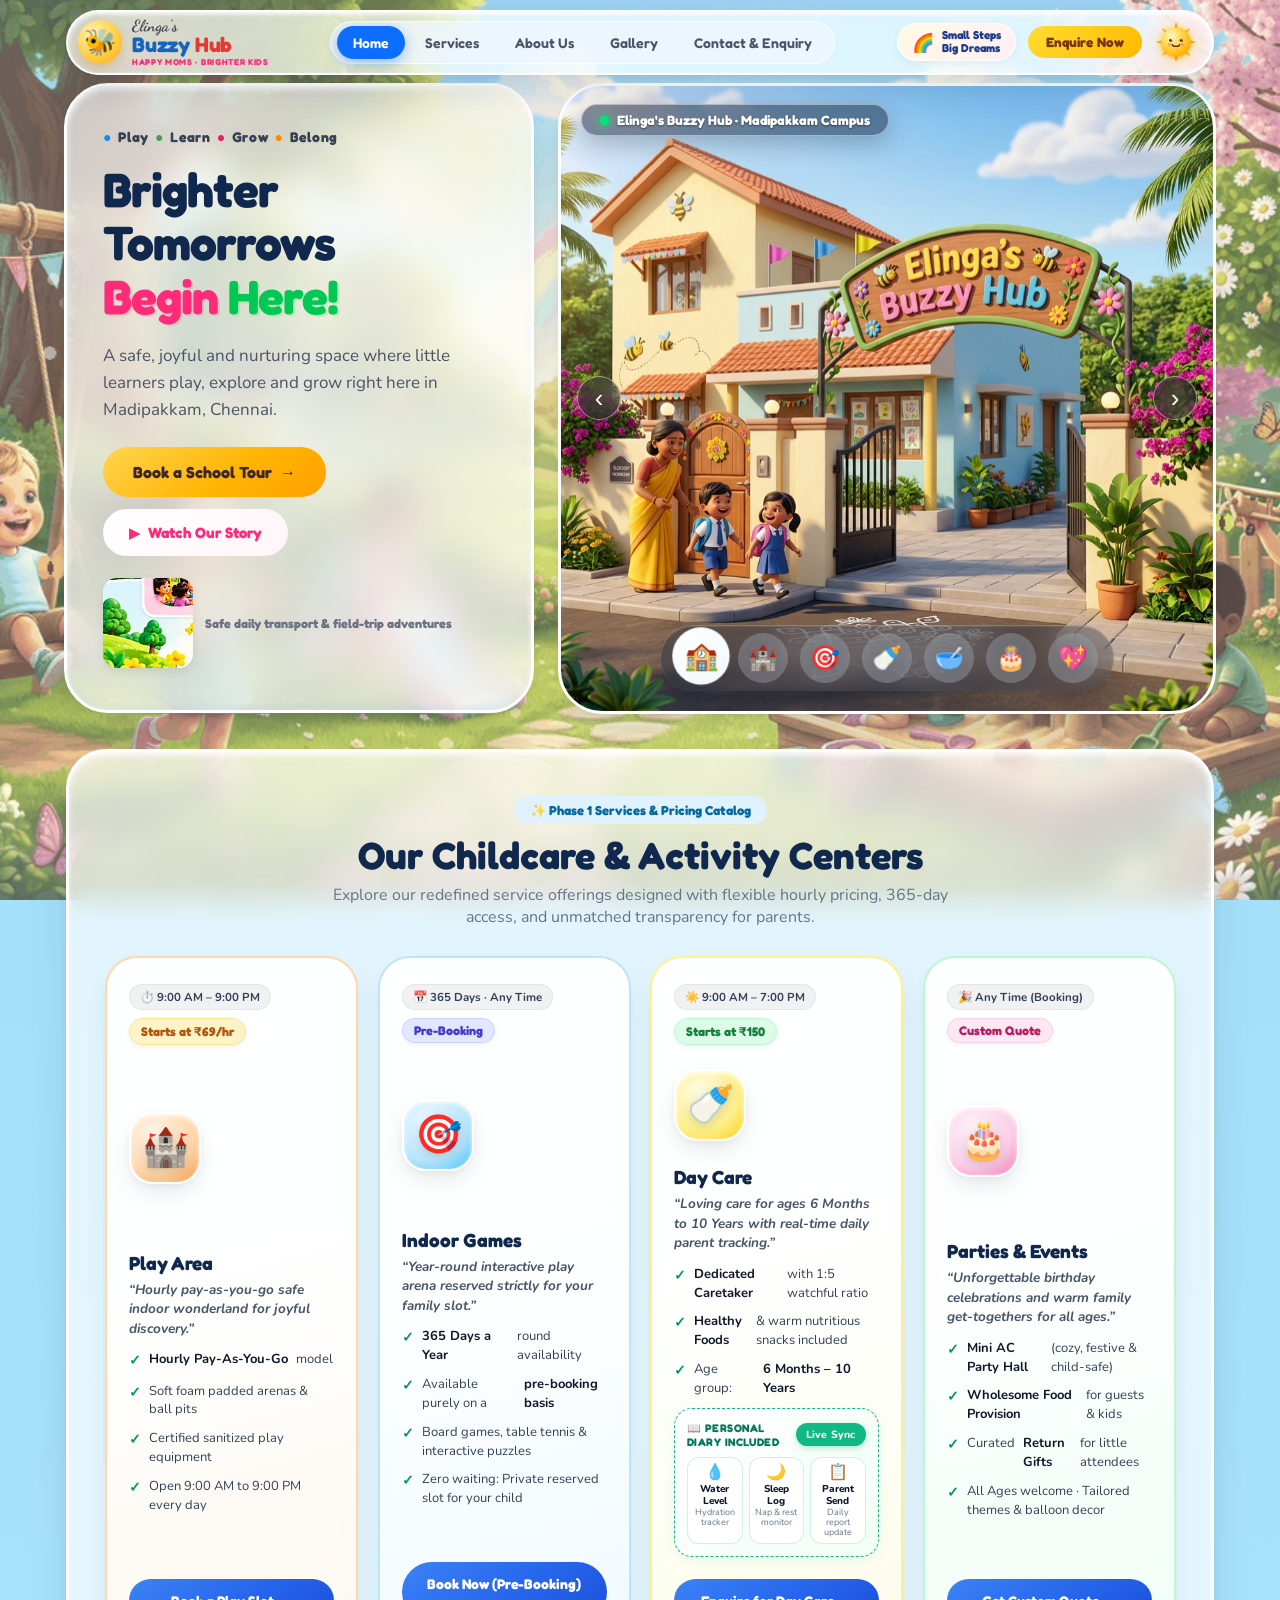
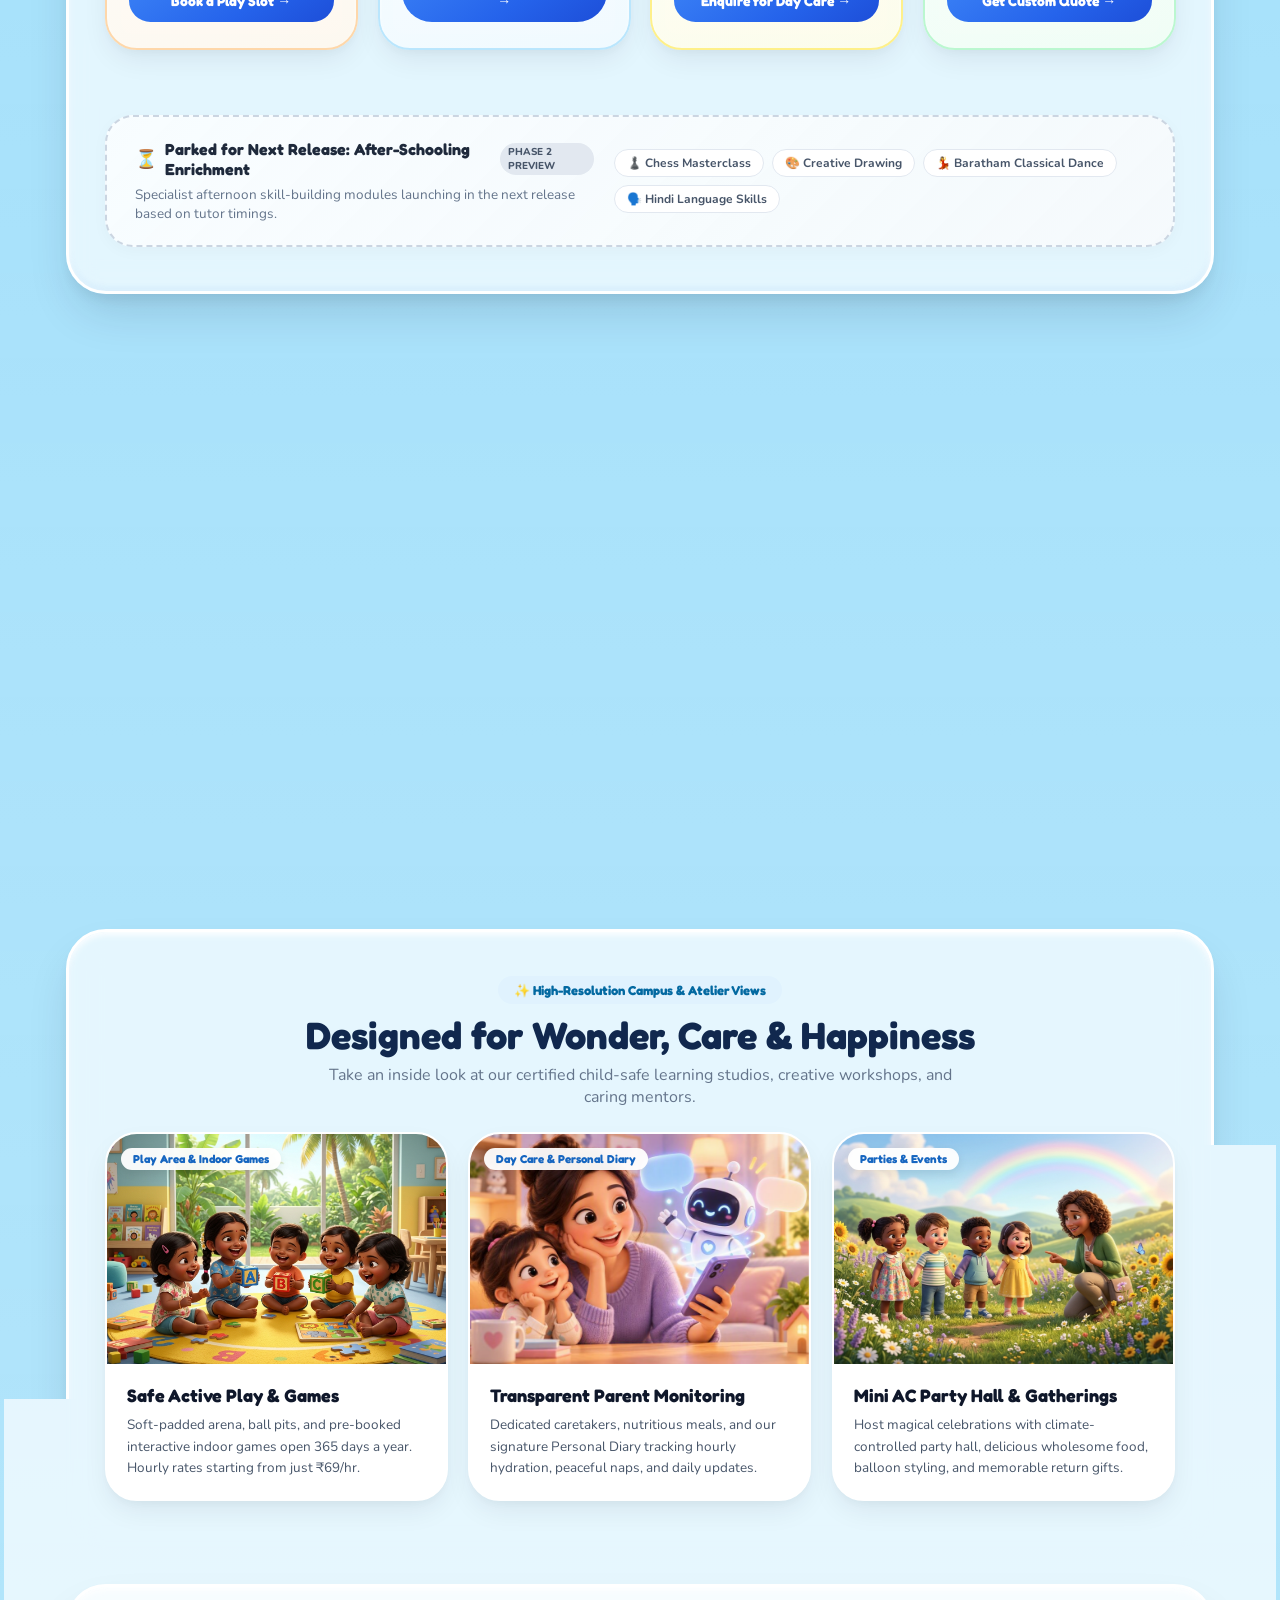
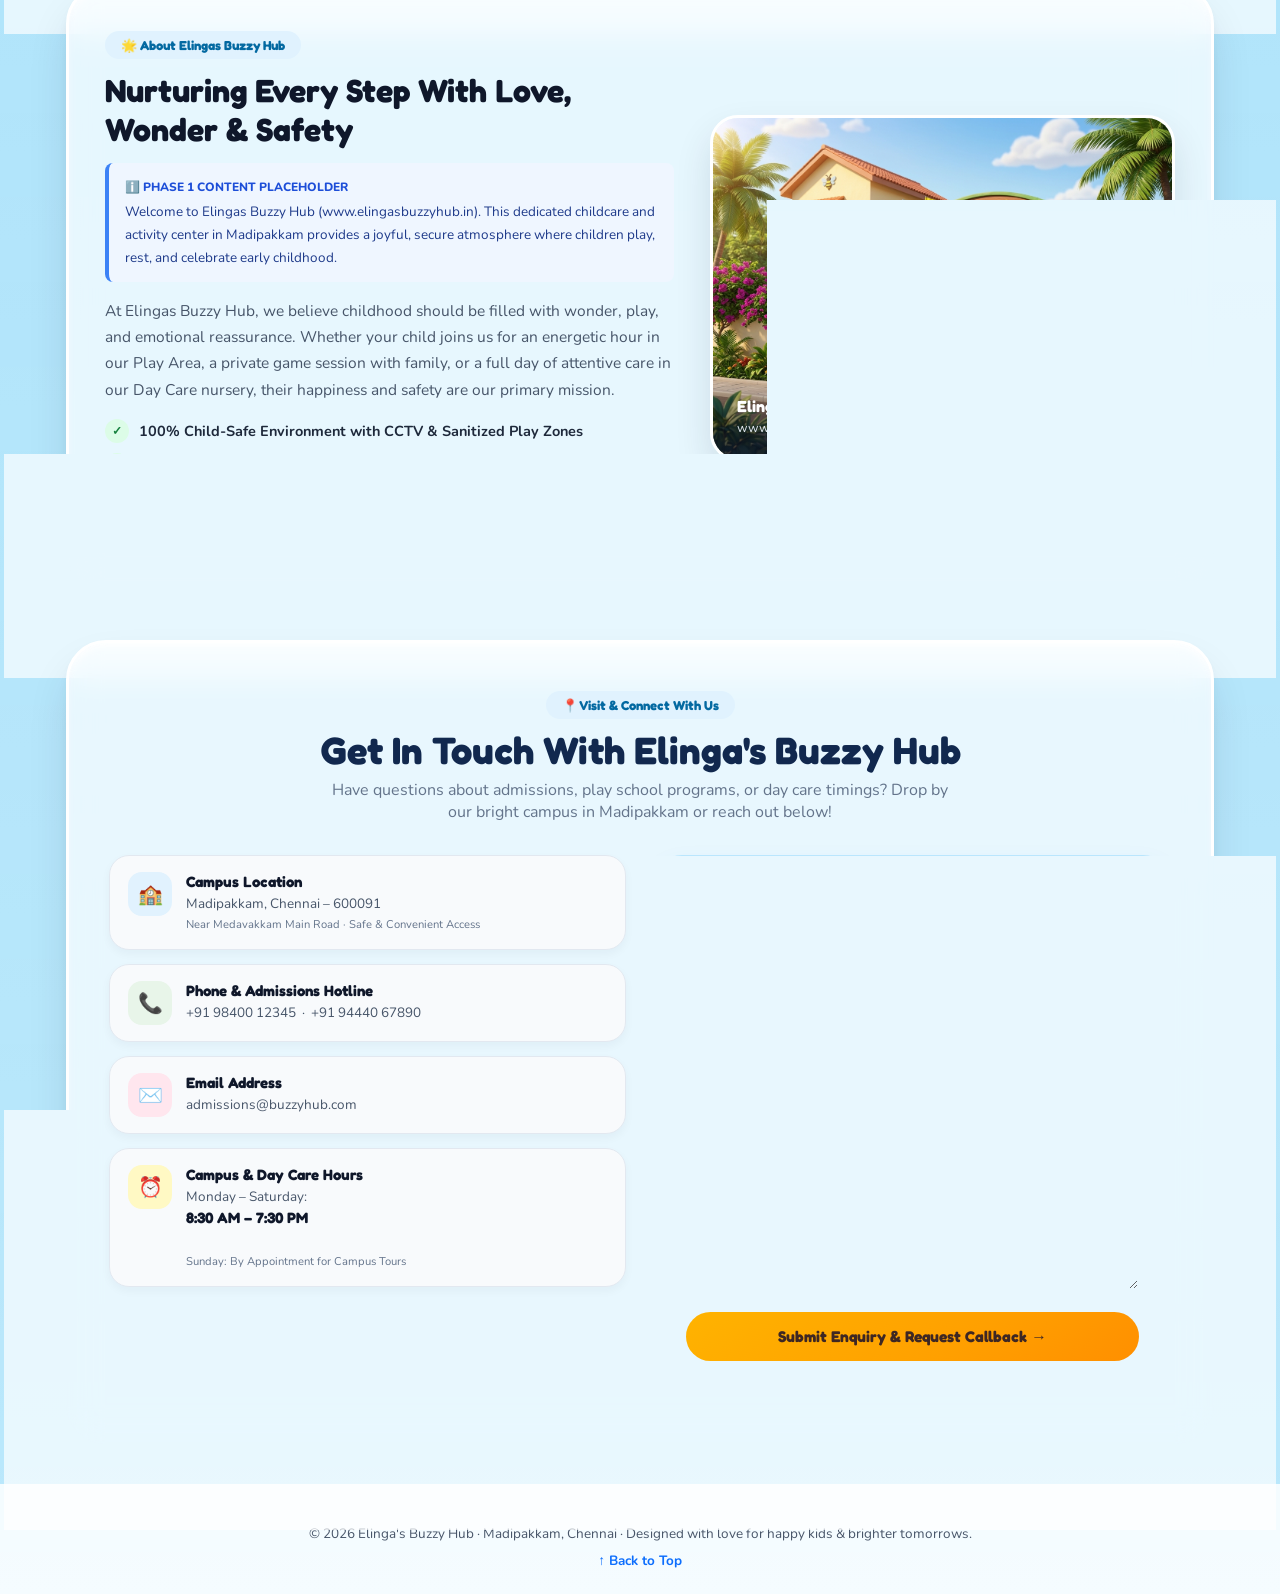
==== commit 4dad9311: "style: unify common background for outdoor adventure section and align container grid" ====
--- a/index.html
+++ b/index.html
@@ -325,18 +325,9 @@
 </section>
 
 <!-- ================= 4. SIGNATURE FEATURE HIGHLIGHTS ================= -->
-<!-- ================= 4. IMMERSIVE THEMATIC GARDEN ENVIRONMENT (FLUID TRANSITION) ================= -->
-<section class="garden-immersion-zone" aria-label="Preschool Garden & Outdoor Play Environment">
-  
-  <!-- Smooth Organic Top Wave Transition -->
-  <div class="garden-wave-divider wave-top">
-    <svg viewBox="0 0 1440 90" fill="none" preserveAspectRatio="none">
-      <path d="M0,0 C320,70 640,10 960,55 C1220,95 1380,25 1440,45 L1440,0 L0,0 Z" fill="#F0F9FF"></path>
-    </svg>
-  </div>
-
+<!-- ================= 4. SUNLIT OUTDOOR ADVENTURE & NATURE PLAY ================= -->
+<section class="garden-immersion-zone" aria-label="Preschool Garden &amp; Outdoor Play Environment">
   <div class="garden-content-wrapper">
-    <!-- Fluid Outdoor Garden Storyboard & Highlights (No Rigid Grids) -->
     <div class="garden-hero-banner">
       <div class="garden-badge-pill">
         <span class="garden-ico">🌿</span>
@@ -347,7 +338,7 @@
         Step into our vibrant green campus garden filled with laughter, sensory exploration, and outdoor wonder. From wooden adventure climbing slides to butterfly flowerbeds and tactile sandpits, outdoor discovery is woven into every single day at Buzzy Hub.
       </p>
 
-      <!-- Organic Floating Story Ribbon (Seamless, Unboxed Flow) -->
+      <!-- Organic Floating Story Ribbon -->
       <div class="garden-story-ribbon">
         <div class="garden-flow-item" onclick="triggerFeatureSelect('safety')">
           <span class="flow-emoji">🎠</span>
@@ -391,14 +382,6 @@
       </div>
     </div>
   </div>
-
-  <!-- Smooth Organic Bottom Wave Transition into Gallery -->
-  <div class="garden-wave-divider wave-bottom">
-    <svg viewBox="0 0 1440 90" fill="none" preserveAspectRatio="none">
-      <path d="M0,45 C380,10 680,80 1020,30 C1260,-10 1380,50 1440,35 L1440,90 L0,90 Z" fill="#F0F9FF"></path>
-    </svg>
-  </div>
-
 </section>
 
 <!-- ================= 4. DEDICATED HIGH-RES CAMPUS & ATELIER SHOWCASE ================= -->
--- a/css/main.css
+++ b/css/main.css
@@ -1104,13 +1104,10 @@
 .garden-immersion-zone {
   position: relative;
   width: 100%;
-  margin: 48px 0;
-  padding: 90px 0;
-  background: 
-    linear-gradient(180deg, rgba(240, 249, 255, 0.35) 0%, rgba(236, 253, 245, 0.65) 140px, rgba(236, 253, 245, 0.65) calc(100% - 140px), rgba(240, 249, 255, 0.35) 100%),
-    url('../images/garden-animated-loop.gif') center center / cover no-repeat fixed;
-  overflow: hidden;
-  box-shadow: inset 0 20px 40px rgba(0, 0, 0, 0.06), inset 0 -20px 40px rgba(0, 0, 0, 0.06);
+  max-width: 1180px;
+  margin: 36px auto 0;
+  padding: 0 16px;
+  box-sizing: border-box;
 }
 
 .garden-wave-divider {
@@ -1138,22 +1135,20 @@
 }
 
 .garden-content-wrapper {
-  max-width: 1240px;
-  margin: 0 auto;
-  padding: 0 24px;
+  width: 100%;
+  margin: 0;
+  padding: 0;
   position: relative;
-  z-index: 3;
 }
 
 .garden-hero-banner {
-  background: rgba(255, 255, 255, 0.88);
-  backdrop-filter: blur(18px);
-  -webkit-backdrop-filter: blur(18px);
-  border-radius: 44px;
-  padding: clamp(32px, 5vw, 56px) clamp(24px, 4vw, 48px);
-  box-shadow: 
-    0 24px 60px -10px rgba(15, 30, 54, 0.16),
-    inset 0 3px 6px rgba(255, 255, 255, 0.95);
+  background: rgba(255, 255, 255, 0.68);
+  backdrop-filter: blur(16px);
+  -webkit-backdrop-filter: blur(16px);
+  border-radius: 40px;
+  border: 3.5px solid #FFFFFF;
+  padding: clamp(28px, 4vw, 44px) clamp(20px, 3.5vw, 36px);
+  box-shadow: var(--clay-shadow-hero);
   display: flex;
   flex-direction: column;
   align-items: center;
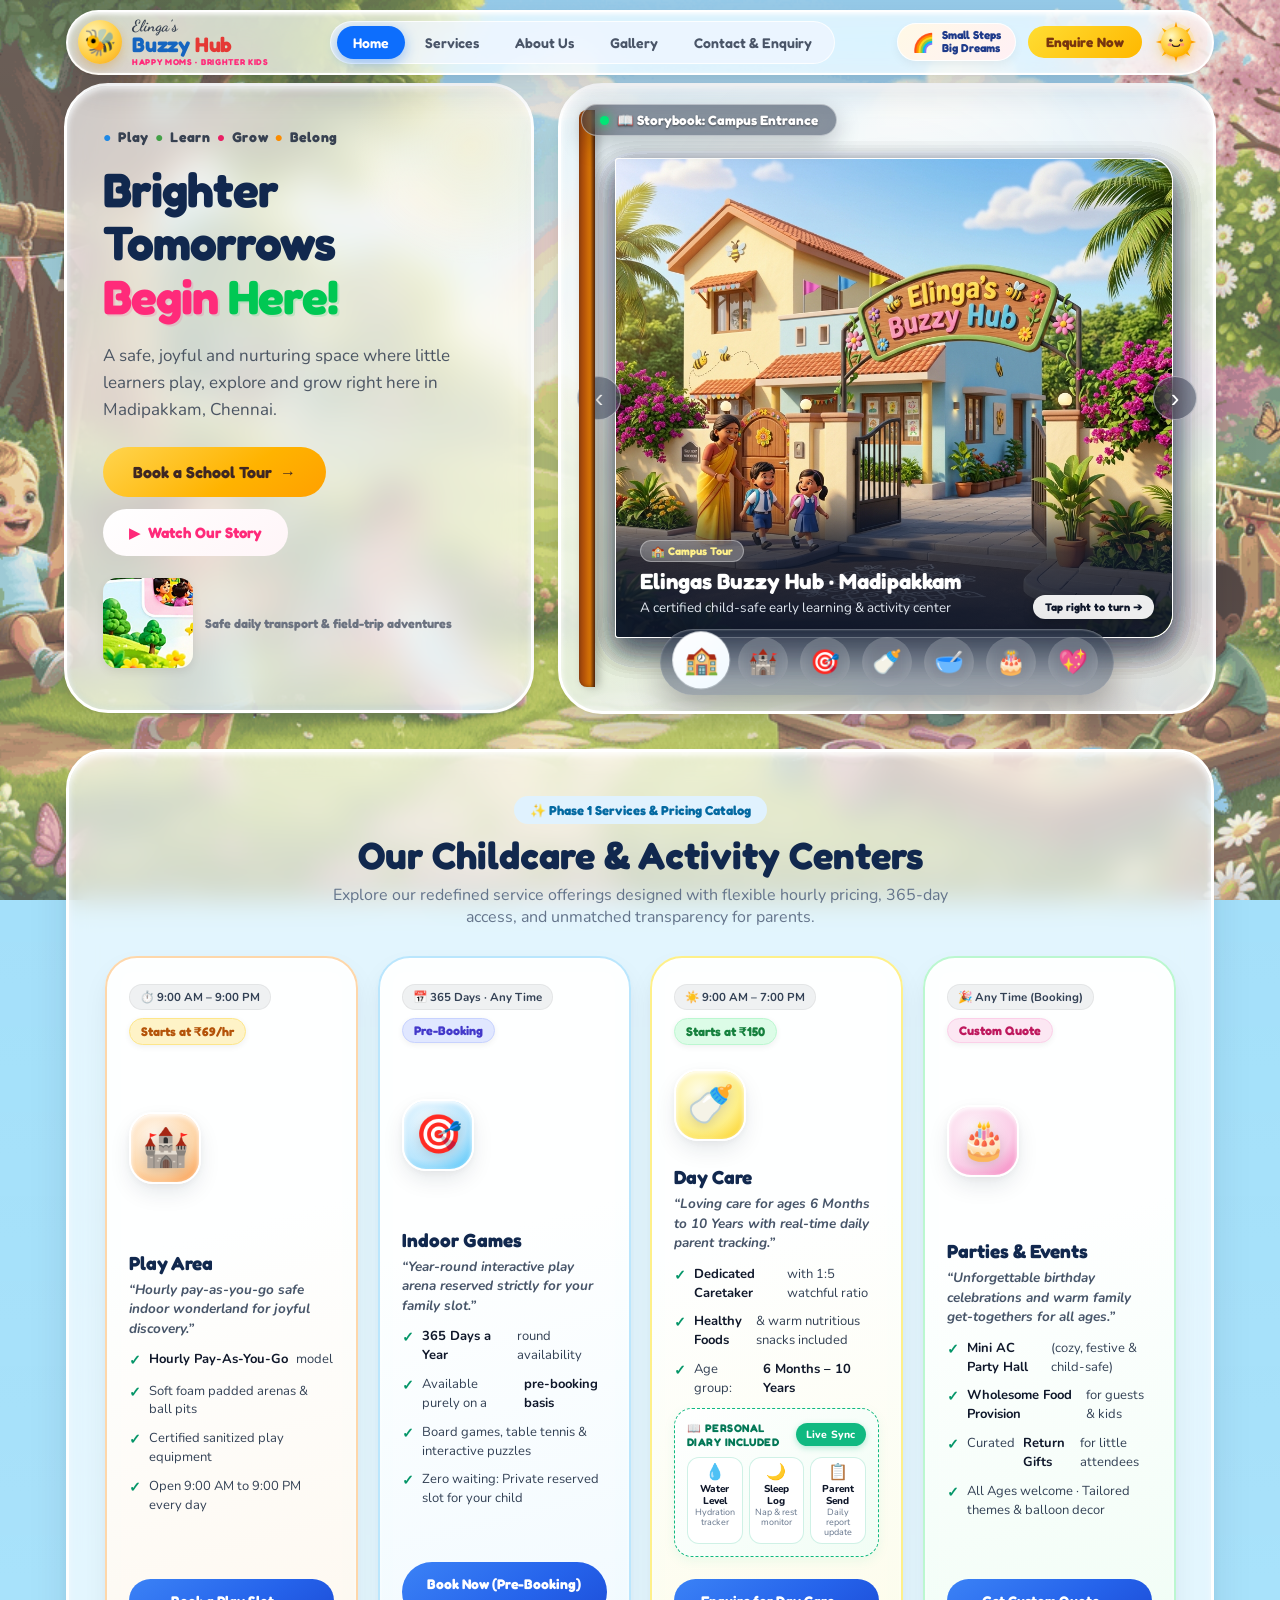
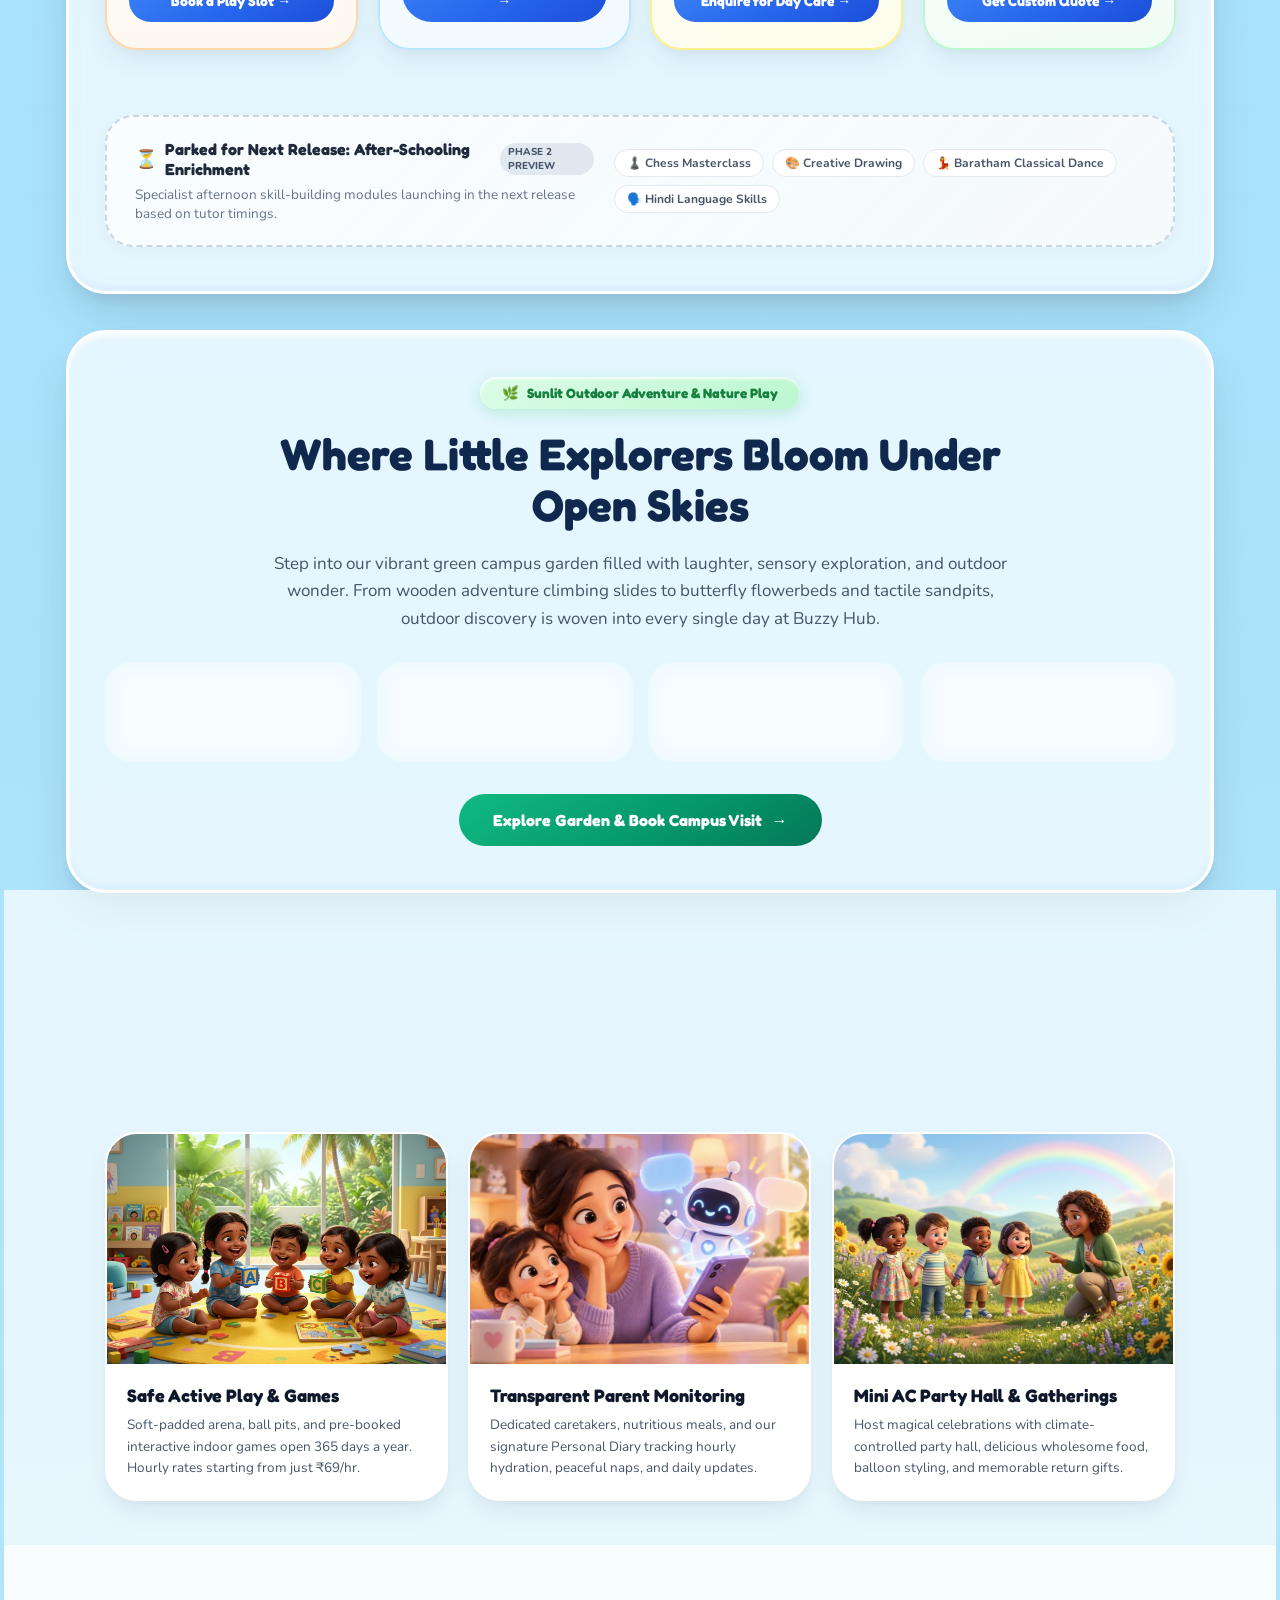
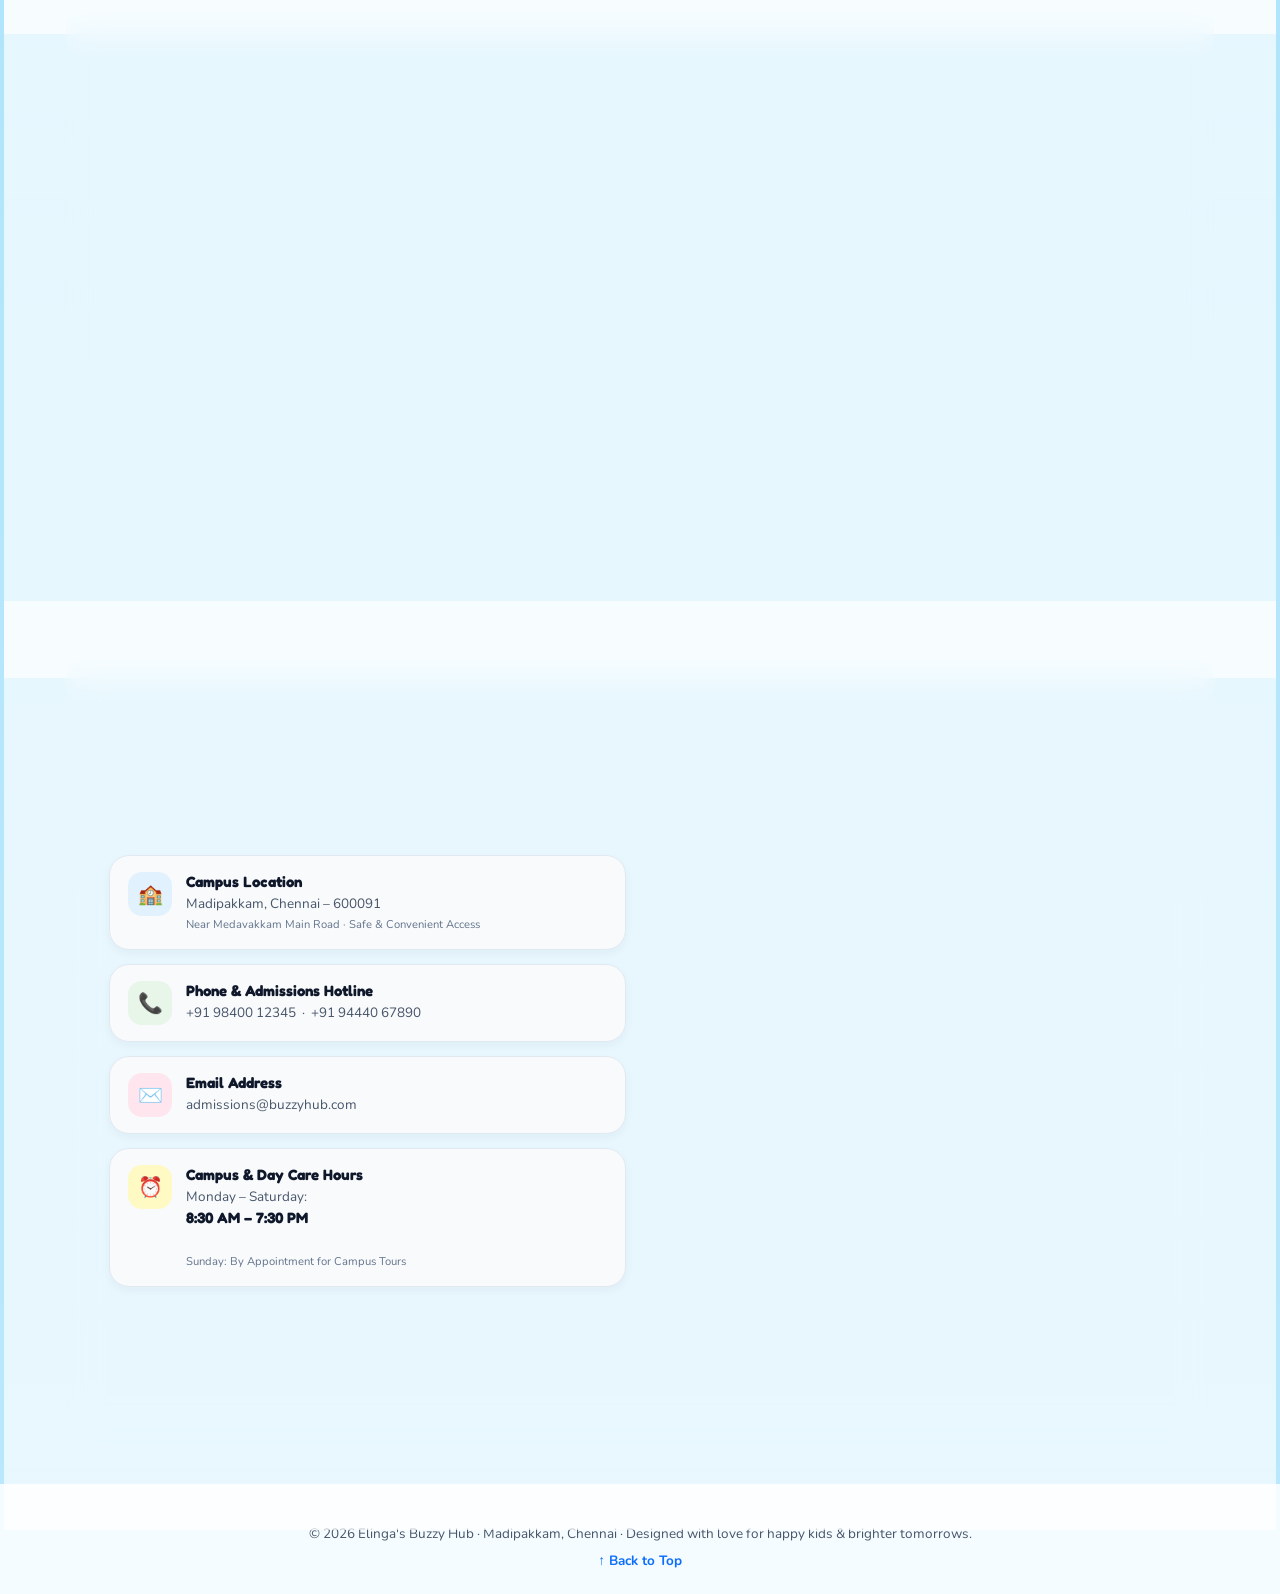
==== commit 1fc17963: "feat: transform hero image carousel into an interactive 3D storybook flipbook" ====
--- a/index.html
+++ b/index.html
@@ -122,44 +122,198 @@
     </section>
 
     <!-- Column 2: Wide Sliding Image Gallery with Floating Feature Overlay -->
-    <section class="hero-facade-card">
-      <div class="facade-img-wrap">
-        <img id="mainHeroImg" src="images/preschool-campus-facade.jpg" alt="Elinga's Buzzy Hub High-Resolution Preschool Campus" class="facade-main-img"/>
+    <!-- Column 2: Interactive 3D Flipbook Experience -->
+    <section class="hero-facade-card hero-flipbook-card">
+      <div class="book-stage">
+        <div class="book-spine"></div>
         
-        <!-- Live Scene Indicator Badge (Top-Left of Image) -->
-        <div class="facade-scene-badge">
+        <!-- Interactive 3D Book Container -->
+        <div class="flipbook-container" id="buzzyFlipbook" onclick="handleBookClick(event)">
+          
+          <!-- Page 0: Campus Cover -->
+          <div class="flipbook-page" data-page="0" data-feature="campus" style="z-index: 7;">
+            <div class="page-face page-front">
+              <div class="page-img-wrap">
+                <img src="images/preschool-campus-facade.jpg" alt="Elingas Buzzy Hub Campus Entrance" class="book-photo-img"/>
+                <div class="page-caption-overlay">
+                  <span class="page-badge">🏫 Campus Tour</span>
+                  <h4>Elingas Buzzy Hub · Madipakkam</h4>
+                  <p>A certified child-safe early learning &amp; activity center</p>
+                </div>
+                <div class="turn-hint">Tap right to turn ➔</div>
+              </div>
+            </div>
+            <div class="page-face page-back">
+              <div class="page-paper-texture">
+                <span class="watermark-bee">🐝</span>
+                <span class="back-leaf-tag">Buzzy Storybook · Page 1</span>
+              </div>
+            </div>
+          </div>
+
+          <!-- Page 1: Play Area -->
+          <div class="flipbook-page" data-page="1" data-feature="playschool" style="z-index: 6;">
+            <div class="page-face page-front">
+              <div class="page-img-wrap">
+                <img src="images/feature-play-school.jpg" alt="Play Area safe foam arena" class="book-photo-img"/>
+                <div class="page-caption-overlay">
+                  <span class="page-badge">🏰 Play Area · ₹69/hr</span>
+                  <h4>Hourly Pay-As-You-Go Arena</h4>
+                  <p>9:00 AM – 9:00 PM · Padded foam wonderland &amp; soft play</p>
+                </div>
+                <div class="turn-hint">Tap right to turn ➔</div>
+              </div>
+            </div>
+            <div class="page-face page-back">
+              <div class="page-paper-texture">
+                <span class="watermark-bee">🐝</span>
+                <span class="back-leaf-tag">Buzzy Storybook · Page 2</span>
+              </div>
+            </div>
+          </div>
+
+          <!-- Page 2: Indoor Games -->
+          <div class="flipbook-page" data-page="2" data-feature="indoor" style="z-index: 5;">
+            <div class="page-face page-front">
+              <div class="page-img-wrap">
+                <img src="images/feature-safe-environment.jpg" alt="Indoor Games 365 days" class="book-photo-img"/>
+                <div class="page-caption-overlay">
+                  <span class="page-badge">🎯 Indoor Games</span>
+                  <h4>365 Days a Year · Pre-Booking</h4>
+                  <p>Dedicated family &amp; child games in a private reserved hall</p>
+                </div>
+                <div class="turn-hint">Tap right to turn ➔</div>
+              </div>
+            </div>
+            <div class="page-face page-back">
+              <div class="page-paper-texture">
+                <span class="watermark-bee">🐝</span>
+                <span class="back-leaf-tag">Buzzy Storybook · Page 3</span>
+              </div>
+            </div>
+          </div>
+
+          <!-- Page 3: Day Care & Personal Diary -->
+          <div class="flipbook-page" data-page="3" data-feature="daycare" style="z-index: 4;">
+            <div class="page-face page-front">
+              <div class="page-img-wrap">
+                <img src="images/feature-day-care.jpg" alt="Day Care peaceful rest" class="book-photo-img"/>
+                <div class="page-caption-overlay">
+                  <span class="page-badge">🍼 Day Care · Starts ₹150</span>
+                  <h4>Loving Care &amp; Personal Diary</h4>
+                  <p>6 Mos – 10 Yrs · Hourly water &amp; sleep logs synced to parents</p>
+                </div>
+                <div class="turn-hint">Tap right to turn ➔</div>
+              </div>
+            </div>
+            <div class="page-face page-back">
+              <div class="page-paper-texture">
+                <span class="watermark-bee">🐝</span>
+                <span class="back-leaf-tag">Buzzy Storybook · Page 4</span>
+              </div>
+            </div>
+          </div>
+
+          <!-- Page 4: Healthy Meals -->
+          <div class="flipbook-page" data-page="4" data-feature="meals" style="z-index: 3;">
+            <div class="page-face page-front">
+              <div class="page-img-wrap">
+                <img src="images/feature-healthy-meals.jpg" alt="Healthy Foods and meals" class="book-photo-img"/>
+                <div class="page-caption-overlay">
+                  <span class="page-badge">🥣 Nutrition Included</span>
+                  <h4>Healthy Foods &amp; Warm Snacks</h4>
+                  <p>Fresh fruit purees, warm mini idlis &amp; wholesome meals</p>
+                </div>
+                <div class="turn-hint">Tap right to turn ➔</div>
+              </div>
+            </div>
+            <div class="page-face page-back">
+              <div class="page-paper-texture">
+                <span class="watermark-bee">🐝</span>
+                <span class="back-leaf-tag">Buzzy Storybook · Page 5</span>
+              </div>
+            </div>
+          </div>
+
+          <!-- Page 5: Birthday Parties -->
+          <div class="flipbook-page" data-page="5" data-feature="parties" style="z-index: 2;">
+            <div class="page-face page-front">
+              <div class="page-img-wrap">
+                <img src="images/kinder-brighter-world.jpg" alt="Birthday parties in mini AC hall" class="book-photo-img"/>
+                <div class="page-caption-overlay">
+                  <span class="page-badge">🎂 Parties &amp; Events</span>
+                  <h4>Mini AC Hall · Food &amp; Return Gifts</h4>
+                  <p>Unforgettable birthday celebrations &amp; family get-togethers</p>
+                </div>
+                <div class="turn-hint">Tap right to turn ➔</div>
+              </div>
+            </div>
+            <div class="page-face page-back">
+              <div class="page-paper-texture">
+                <span class="watermark-bee">🐝</span>
+                <span class="back-leaf-tag">Buzzy Storybook · Page 6</span>
+              </div>
+            </div>
+          </div>
+
+          <!-- Page 6: Dedicated Caretakers (Final Page) -->
+          <div class="flipbook-page" data-page="6" data-feature="teachers" style="z-index: 1;">
+            <div class="page-face page-front">
+              <div class="page-img-wrap">
+                <img src="images/feature-caring-teachers.jpg" alt="Dedicated caretakers 1:5 ratio" class="book-photo-img"/>
+                <div class="page-caption-overlay">
+                  <span class="page-badge">💖 Dedicated Mentors</span>
+                  <h4>1:5 Individualized Caregiver Ratio</h4>
+                  <p>Warm certified mentors nurturing quiet toddlers &amp; active kids</p>
+                </div>
+                <div class="turn-hint" onclick="flipToPage(0); event.stopPropagation();">↺ Flip back to start</div>
+              </div>
+            </div>
+            <div class="page-face page-back">
+              <div class="page-paper-texture">
+                <span class="watermark-bee">🐝</span>
+                <span class="back-leaf-tag">Buzzy Storybook · Back Cover</span>
+              </div>
+            </div>
+          </div>
+
+        </div>
+
+        <!-- Book Header Title Badge -->
+        <div class="facade-scene-badge book-scene-badge">
           <span class="badge-dot"></span>
-          <strong id="facadeTitle">Elinga's Buzzy Hub · Madipakkam Campus</strong>
-        </div>
-
-        <!-- Gallery Next/Prev Navigation Arrows -->
-        <button class="gallery-nav-arrow arrow-prev" onclick="slideFeaturePrev()" aria-label="Previous Slide">‹</button>
-        <button class="gallery-nav-arrow arrow-next" onclick="slideFeatureNext()" aria-label="Next Slide">›</button>
-
-                <!-- Icon-Only Feature Selection Dock (Directly Overlaid on Sliding Images) -->
-        <nav class="facade-floating-menu" aria-label="Campus Feature Showcase">
-          <button class="feat-overlay-btn active" data-feature="campus" title="Campus Entrance" aria-label="Campus Entrance">
+          <strong id="facadeTitle">📖 Storybook: Campus Entrance</strong>
+        </div>
+
+        <!-- Page Turning Action Arrows -->
+        <button class="gallery-nav-arrow arrow-prev" onclick="flipPrevPage()" aria-label="Previous Page">‹</button>
+        <button class="gallery-nav-arrow arrow-next" onclick="flipNextPage()" aria-label="Next Page">›</button>
+
+        <!-- Chapter Bookmark Navigation Dock -->
+        <nav class="facade-floating-menu book-chapter-dock" aria-label="Book Chapter Navigation">
+          <button class="feat-overlay-btn active" data-feature="campus" onclick="flipToPage(0)" title="Campus Entrance" aria-label="Campus Entrance">
             <span class="feat-ico">🏫</span>
           </button>
-          <button class="feat-overlay-btn" data-feature="playschool" title="Play Area (₹69/hr)" aria-label="Play Area">
+          <button class="feat-overlay-btn" data-feature="playschool" onclick="flipToPage(1)" title="Play Area (₹69/hr)" aria-label="Play Area">
             <span class="feat-ico">🏰</span>
           </button>
-          <button class="feat-overlay-btn" data-feature="indoor" title="Indoor Games (365 Days)" aria-label="Indoor Games">
+          <button class="feat-overlay-btn" data-feature="indoor" onclick="flipToPage(2)" title="Indoor Games (365 Days)" aria-label="Indoor Games">
             <span class="feat-ico">🎯</span>
           </button>
-          <button class="feat-overlay-btn" data-feature="daycare" title="Day Care (From ₹150)" aria-label="Day Care">
+          <button class="feat-overlay-btn" data-feature="daycare" onclick="flipToPage(3)" title="Day Care (From ₹150)" aria-label="Day Care">
             <span class="feat-ico">🍼</span>
           </button>
-          <button class="feat-overlay-btn" data-feature="meals" title="Healthy Foods Included" aria-label="Healthy Foods">
+          <button class="feat-overlay-btn" data-feature="meals" onclick="flipToPage(4)" title="Healthy Foods Included" aria-label="Healthy Foods">
             <span class="feat-ico">🥣</span>
           </button>
-          <button class="feat-overlay-btn" data-feature="parties" title="Birthday Parties &amp; AC Hall" aria-label="Parties &amp; Events">
+          <button class="feat-overlay-btn" data-feature="parties" onclick="flipToPage(5)" title="Birthday Parties &amp; AC Hall" aria-label="Parties &amp; Events">
             <span class="feat-ico">🎂</span>
           </button>
-          <button class="feat-overlay-btn" data-feature="teachers" title="Dedicated Caretakers" aria-label="Dedicated Caretakers">
+          <button class="feat-overlay-btn" data-feature="teachers" onclick="flipToPage(6)" title="Dedicated Caretakers" aria-label="Dedicated Caretakers">
             <span class="feat-ico">💖</span>
           </button>
         </nav>
+
       </div>
     </section>
 
--- a/css/main.css
+++ b/css/main.css
@@ -2483,3 +2483,266 @@
   background: #FFFFFF;
   box-shadow: 0 6px 16px rgba(16, 185, 129, 0.14);
 }
+
+/* ================================================================
+   INTERACTIVE 3D STORYBOOK / FLIPBOOK COMPONENT
+   ================================================================ */
+
+.hero-flipbook-card {
+  perspective: 2000px;
+  -webkit-perspective: 2000px;
+  background: radial-gradient(circle at 50% 30%, rgba(255, 255, 255, 0.85) 0%, rgba(240, 249, 255, 0.75) 100%) !important;
+  box-shadow: 
+    0 24px 50px -10px rgba(15, 30, 54, 0.22),
+    0 8px 16px rgba(0, 0, 0, 0.05),
+    inset 0 3px 6px rgba(255, 255, 255, 0.98) !important;
+  position: relative;
+  overflow: hidden;
+}
+
+.book-stage {
+  width: 100%;
+  height: 100%;
+  min-height: 520px;
+  position: relative;
+  display: flex;
+  align-items: center;
+  justify-content: center;
+  perspective: 2400px;
+  -webkit-perspective: 2400px;
+  padding: 16px;
+  box-sizing: border-box;
+}
+
+/* Book Spine / Binding Left Effect */
+.book-spine {
+  position: absolute;
+  left: 18px;
+  top: 24px;
+  bottom: 24px;
+  width: 16px;
+  background: linear-gradient(90deg, #92400E 0%, #B45309 30%, #D97706 70%, #78350F 100%);
+  border-radius: 8px 0 0 8px;
+  z-index: 20;
+  box-shadow: 
+    inset -2px 0 4px rgba(0, 0, 0, 0.4),
+    4px 0 10px rgba(0, 0, 0, 0.25);
+  pointer-events: none;
+}
+
+@media (max-width: 768px) {
+  .book-spine {
+    left: 10px;
+    width: 10px;
+  }
+}
+
+/* 3D Book Container */
+.flipbook-container {
+  width: 90%;
+  height: 480px;
+  max-width: 620px;
+  position: relative;
+  transform-style: preserve-3d;
+  -webkit-transform-style: preserve-3d;
+  margin-left: 14px;
+  cursor: pointer;
+}
+
+@media (max-width: 768px) {
+  .book-stage {
+    min-height: 420px !important;
+    padding: 10px;
+  }
+  .flipbook-container {
+    width: 92%;
+    height: 380px !important;
+    margin-left: 8px;
+  }
+}
+
+/* Individual Flipbook Page */
+.flipbook-page {
+  position: absolute;
+  inset: 0;
+  width: 100%;
+  height: 100%;
+  transform-origin: left center;
+  -webkit-transform-origin: left center;
+  transform-style: preserve-3d;
+  -webkit-transform-style: preserve-3d;
+  transition: transform 0.85s cubic-bezier(0.25, 1, 0.35, 1), box-shadow 0.85s ease;
+  will-change: transform;
+  border-radius: 4px 24px 24px 4px;
+}
+
+/* Flipped Page State */
+.flipbook-page.flipped {
+  transform: rotateY(-180deg);
+  pointer-events: none;
+}
+
+/* Page Faces (Front & Back) */
+.page-face {
+  position: absolute;
+  inset: 0;
+  width: 100%;
+  height: 100%;
+  backface-visibility: hidden;
+  -webkit-backface-visibility: hidden;
+  border-radius: 4px 24px 24px 4px;
+  overflow: hidden;
+}
+
+/* Front Face: Displays the Photo and Details */
+.page-front {
+  background: #FFFFFF;
+  box-shadow: 
+    0 12px 30px rgba(15, 30, 54, 0.18),
+    inset -3px 0 8px rgba(0, 0, 0, 0.08),
+    inset 2px 0 4px rgba(255, 255, 255, 0.8);
+  border: 1.5px solid rgba(255, 255, 255, 0.85);
+}
+
+.page-img-wrap {
+  width: 100%;
+  height: 100%;
+  position: relative;
+  overflow: hidden;
+}
+
+.book-photo-img {
+  width: 100%;
+  height: 100%;
+  object-fit: cover;
+  display: block;
+  transition: transform 0.6s ease;
+}
+
+.flipbook-page:hover .book-photo-img {
+  transform: scale(1.03);
+}
+
+/* Page Details / Caption Overlay at Bottom */
+.page-caption-overlay {
+  position: absolute;
+  bottom: 0;
+  inset-inline: 0;
+  background: linear-gradient(180deg, transparent 0%, rgba(15, 23, 42, 0.75) 40%, rgba(15, 23, 42, 0.94) 100%);
+  padding: 44px 24px 20px 24px;
+  color: #FFFFFF;
+  display: flex;
+  flex-direction: column;
+  gap: 4px;
+  pointer-events: none;
+}
+
+.page-badge {
+  align-self: flex-start;
+  font-family: var(--font-display);
+  font-size: 11px;
+  font-weight: 800;
+  background: rgba(255, 255, 255, 0.25);
+  backdrop-filter: blur(8px);
+  -webkit-backdrop-filter: blur(8px);
+  padding: 3px 10px;
+  border-radius: 999px;
+  border: 1px solid rgba(255, 255, 255, 0.35);
+  color: #FEF08A;
+  margin-bottom: 2px;
+}
+
+.page-caption-overlay h4 {
+  font-family: var(--font-display);
+  font-size: clamp(17px, 2.2vw, 22px);
+  font-weight: 700;
+  color: #FFFFFF;
+  margin: 0;
+  line-height: 1.2;
+}
+
+.page-caption-overlay p {
+  font-size: clamp(12px, 1.3vw, 13.5px);
+  color: #E2E8F0;
+  margin: 0;
+  line-height: 1.35;
+}
+
+/* Tap to turn visual cue at bottom right of page */
+.turn-hint {
+  position: absolute;
+  right: 18px;
+  bottom: 18px;
+  background: rgba(255, 255, 255, 0.92);
+  color: #0F172A;
+  font-family: var(--font-display);
+  font-size: 11px;
+  font-weight: 800;
+  padding: 5px 12px;
+  border-radius: 999px;
+  box-shadow: 0 4px 12px rgba(0, 0, 0, 0.2);
+  pointer-events: auto;
+  transition: all 0.2s ease;
+  z-index: 10;
+}
+
+.turn-hint:hover {
+  background: #FFDD33;
+  color: #78350F;
+  transform: scale(1.05);
+}
+
+/* Back Face: Parchment Page Texture with Center Watermark */
+.page-back {
+  transform: rotateY(180deg);
+  -webkit-transform: rotateY(180deg);
+  background: linear-gradient(135deg, #FEF9C3 0%, #FEF08A 50%, #FDE047 100%);
+  border-radius: 24px 4px 4px 24px;
+  box-shadow: 
+    inset 4px 0 10px rgba(0, 0, 0, 0.12),
+    0 12px 30px rgba(15, 30, 54, 0.15);
+  display: flex;
+  align-items: center;
+  justify-content: center;
+}
+
+.page-paper-texture {
+  width: 100%;
+  height: 100%;
+  display: flex;
+  flex-direction: column;
+  align-items: center;
+  justify-content: center;
+  background: radial-gradient(circle, rgba(255, 255, 255, 0.5) 0%, rgba(254, 240, 138, 0.2) 100%);
+  gap: 12px;
+  padding: 24px;
+  box-sizing: border-box;
+}
+
+.watermark-bee {
+  font-size: 56px;
+  opacity: 0.35;
+  filter: grayscale(20%);
+}
+
+.back-leaf-tag {
+  font-family: var(--font-display);
+  font-size: 12px;
+  font-weight: 800;
+  color: #854D0E;
+  text-transform: uppercase;
+  letter-spacing: 0.08em;
+  opacity: 0.7;
+}
+
+/* Storybook Specific Dock & Indicator Adjustments */
+.book-scene-badge {
+  top: 18px;
+  left: 20px;
+  z-index: 25;
+}
+
+.book-chapter-dock {
+  bottom: 16px;
+  z-index: 30;
+}
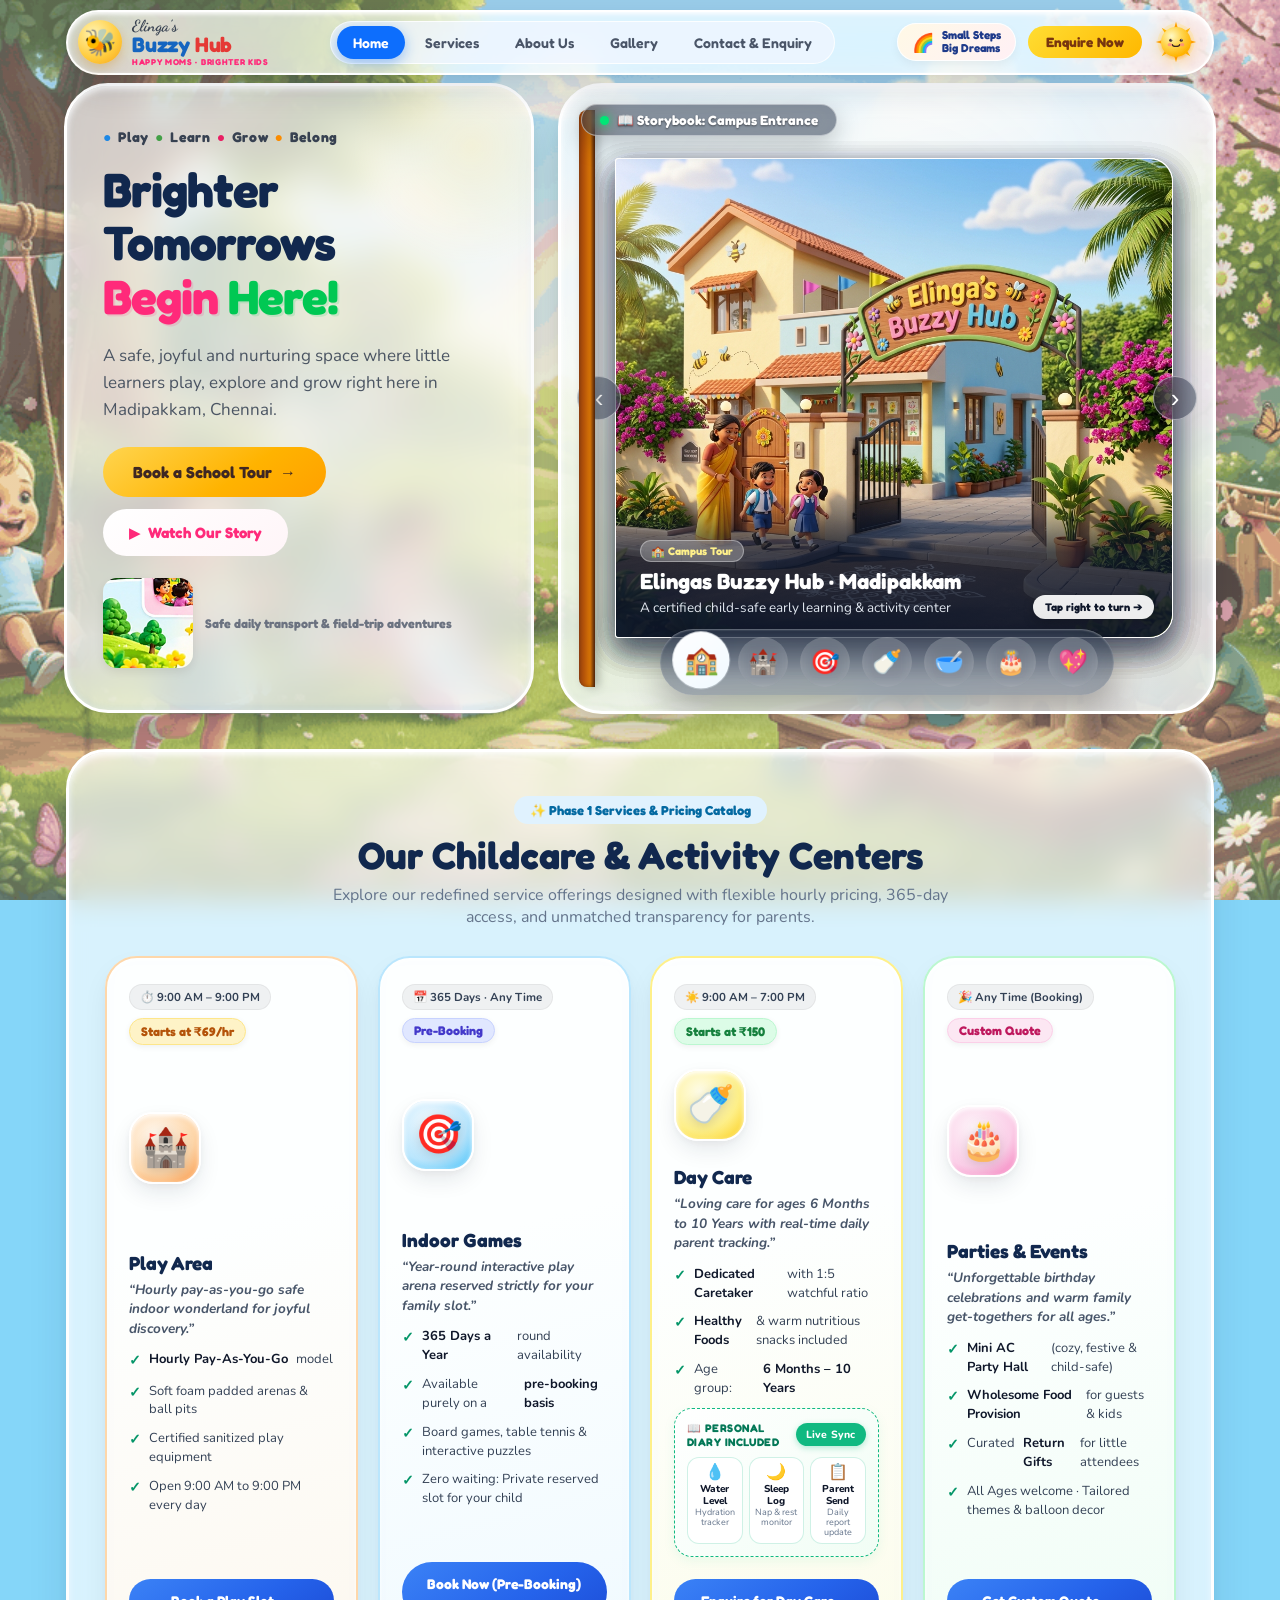
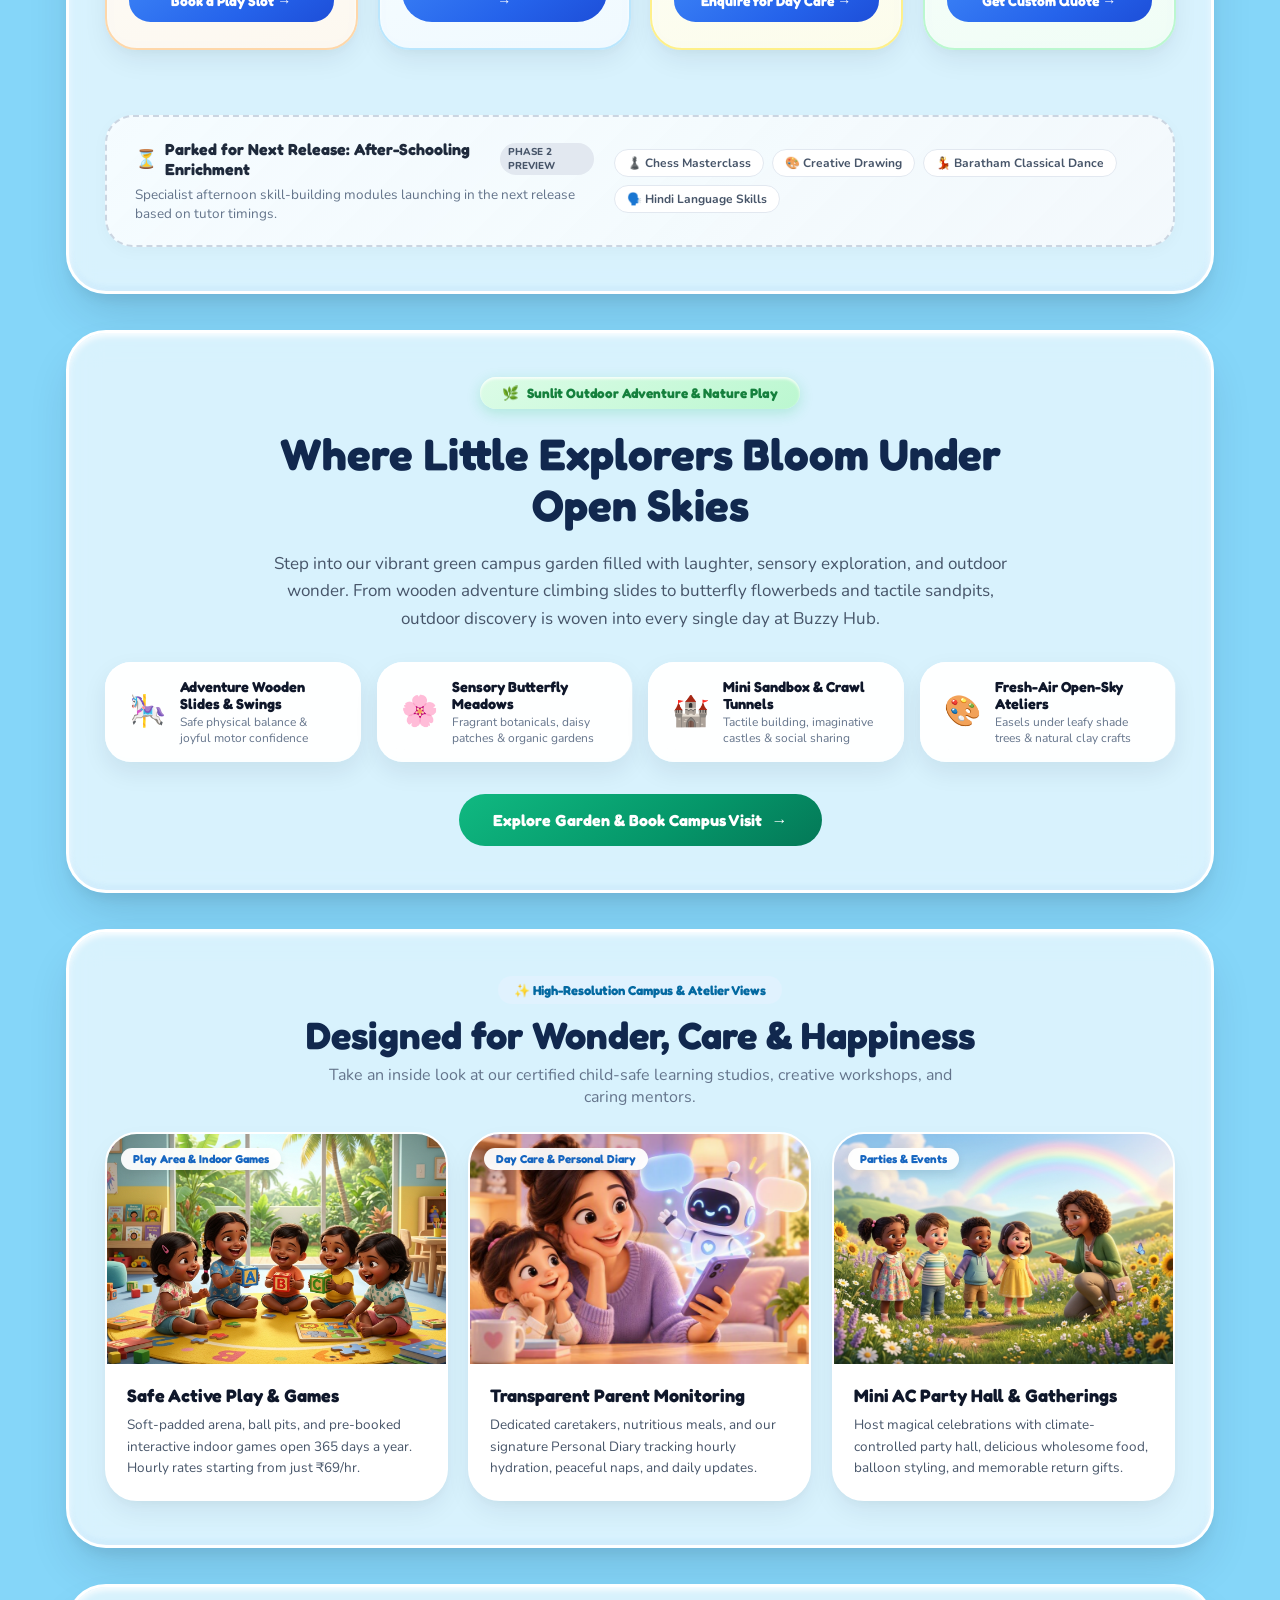
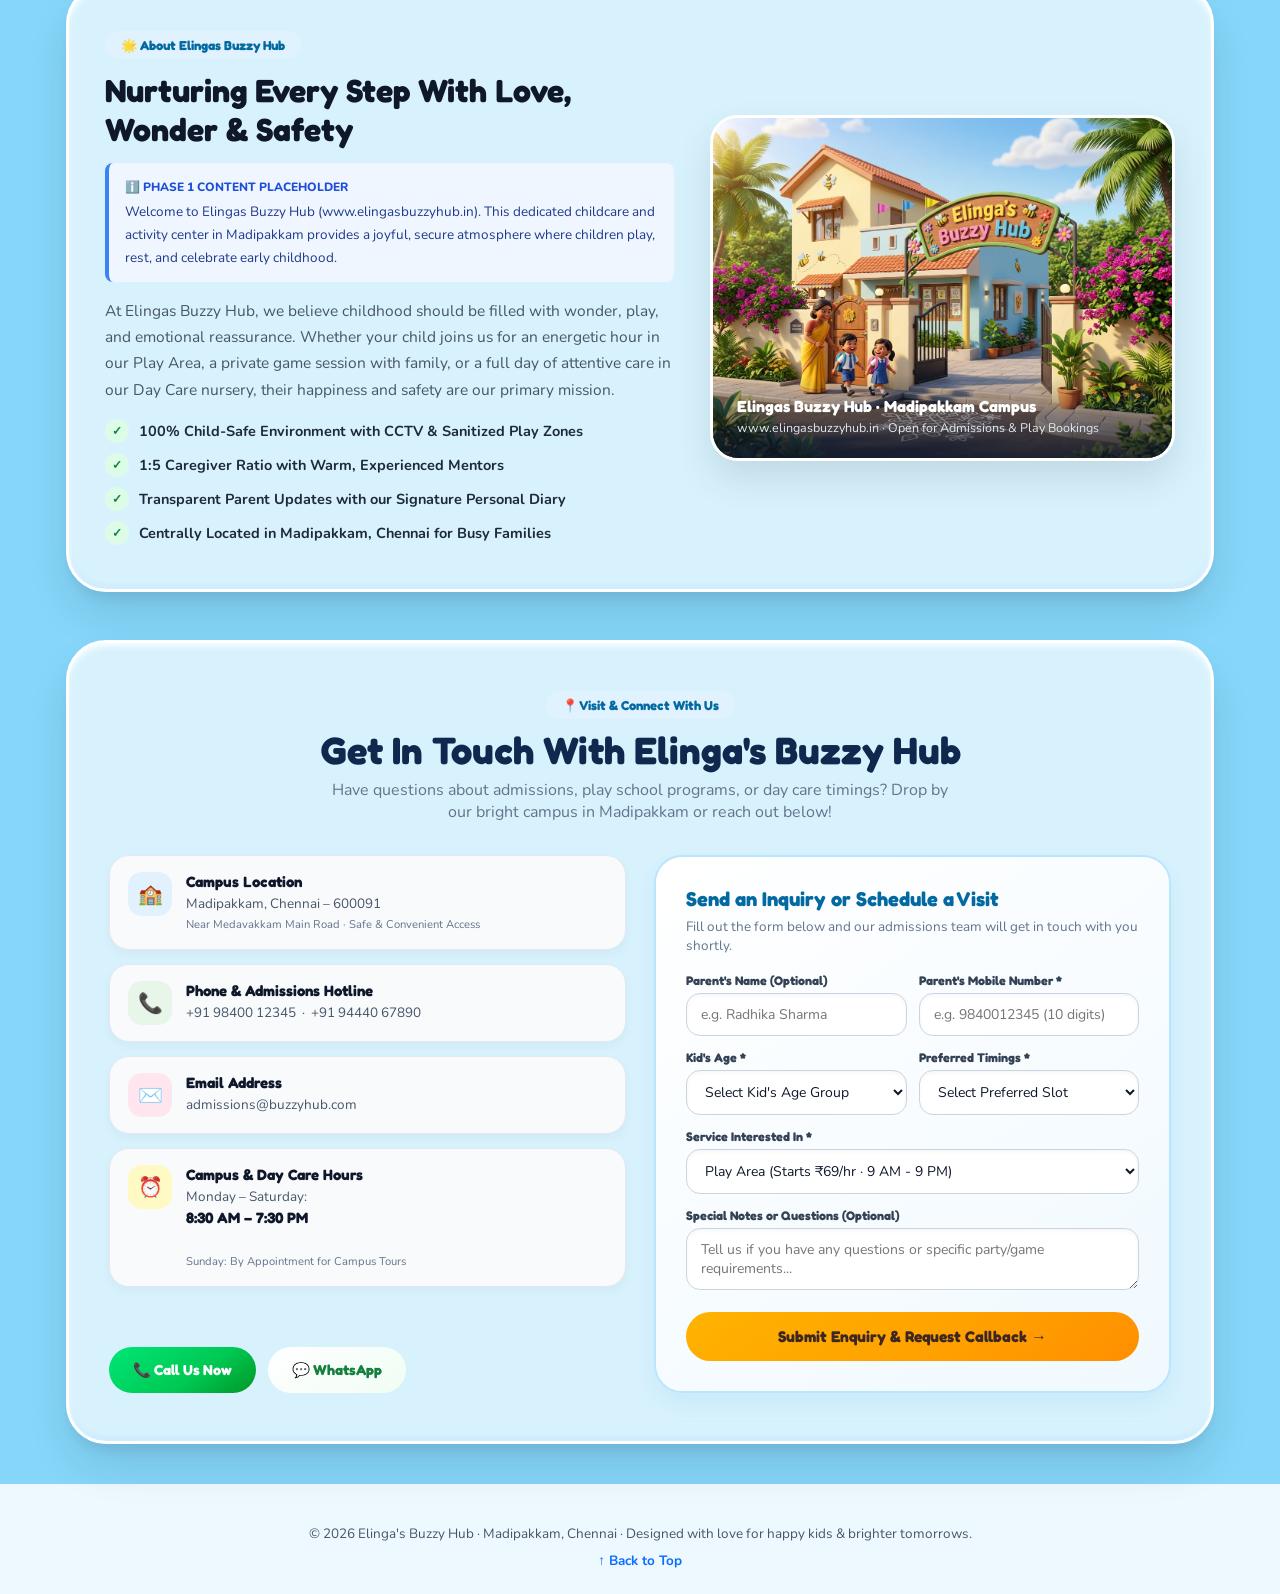
==== commit 5a1f40bd: "fix: standardize navigation links and smooth scroll to #gallery on homepage" ====
--- a/index.html
+++ b/index.html
@@ -34,7 +34,7 @@
       <a href="index.html" class="nav-link active">Home</a>
       <a href="#services" class="nav-link">Services</a>
       <a href="#about" class="nav-link">About Us</a>
-      <a href="gallery.html" class="nav-link">Gallery</a>
+      <a href="#gallery" class="nav-link">Gallery</a>
       <a href="#contact" class="nav-link">Contact &amp; Enquiry</a>
     </nav>
 
@@ -814,7 +814,7 @@
     <a href="#home" class="nav-link active" onclick="this.closest('dialog').close()">Home</a>
     <a href="#services" class="nav-link" onclick="this.closest('dialog').close()">Services &amp; Pricing</a>
     <a href="#about" class="nav-link" onclick="this.closest('dialog').close()">About Us</a>
-    <a href="gallery.html" class="nav-link" onclick="this.closest('dialog').close()">Gallery</a>
+    <a href="#gallery" class="nav-link" onclick="this.closest('dialog').close()">Gallery</a>
     <a href="#contact" class="nav-link" onclick="this.closest('dialog').close()">Contact &amp; Enquiry</a>
   </nav>
   <div class="dialog-actions">
--- a/css/main.css
+++ b/css/main.css
@@ -67,9 +67,7 @@
 /* Full website animated garden background with vibrant children playing on sides */
 body {
   min-height: 100vh;
-  background: 
-    linear-gradient(180deg, rgba(255, 255, 255, 0.22) 0%, rgba(255, 255, 255, 0.16) 420px, rgba(255, 255, 255, 0.26) 900px, rgba(255, 255, 255, 0.44) 100%),
-    url('../images/garden-animated-loop.gif') no-repeat top center / cover fixed;
+  background: transparent;
   color: var(--navy-dark);
   overflow-x: hidden;
   position: relative;
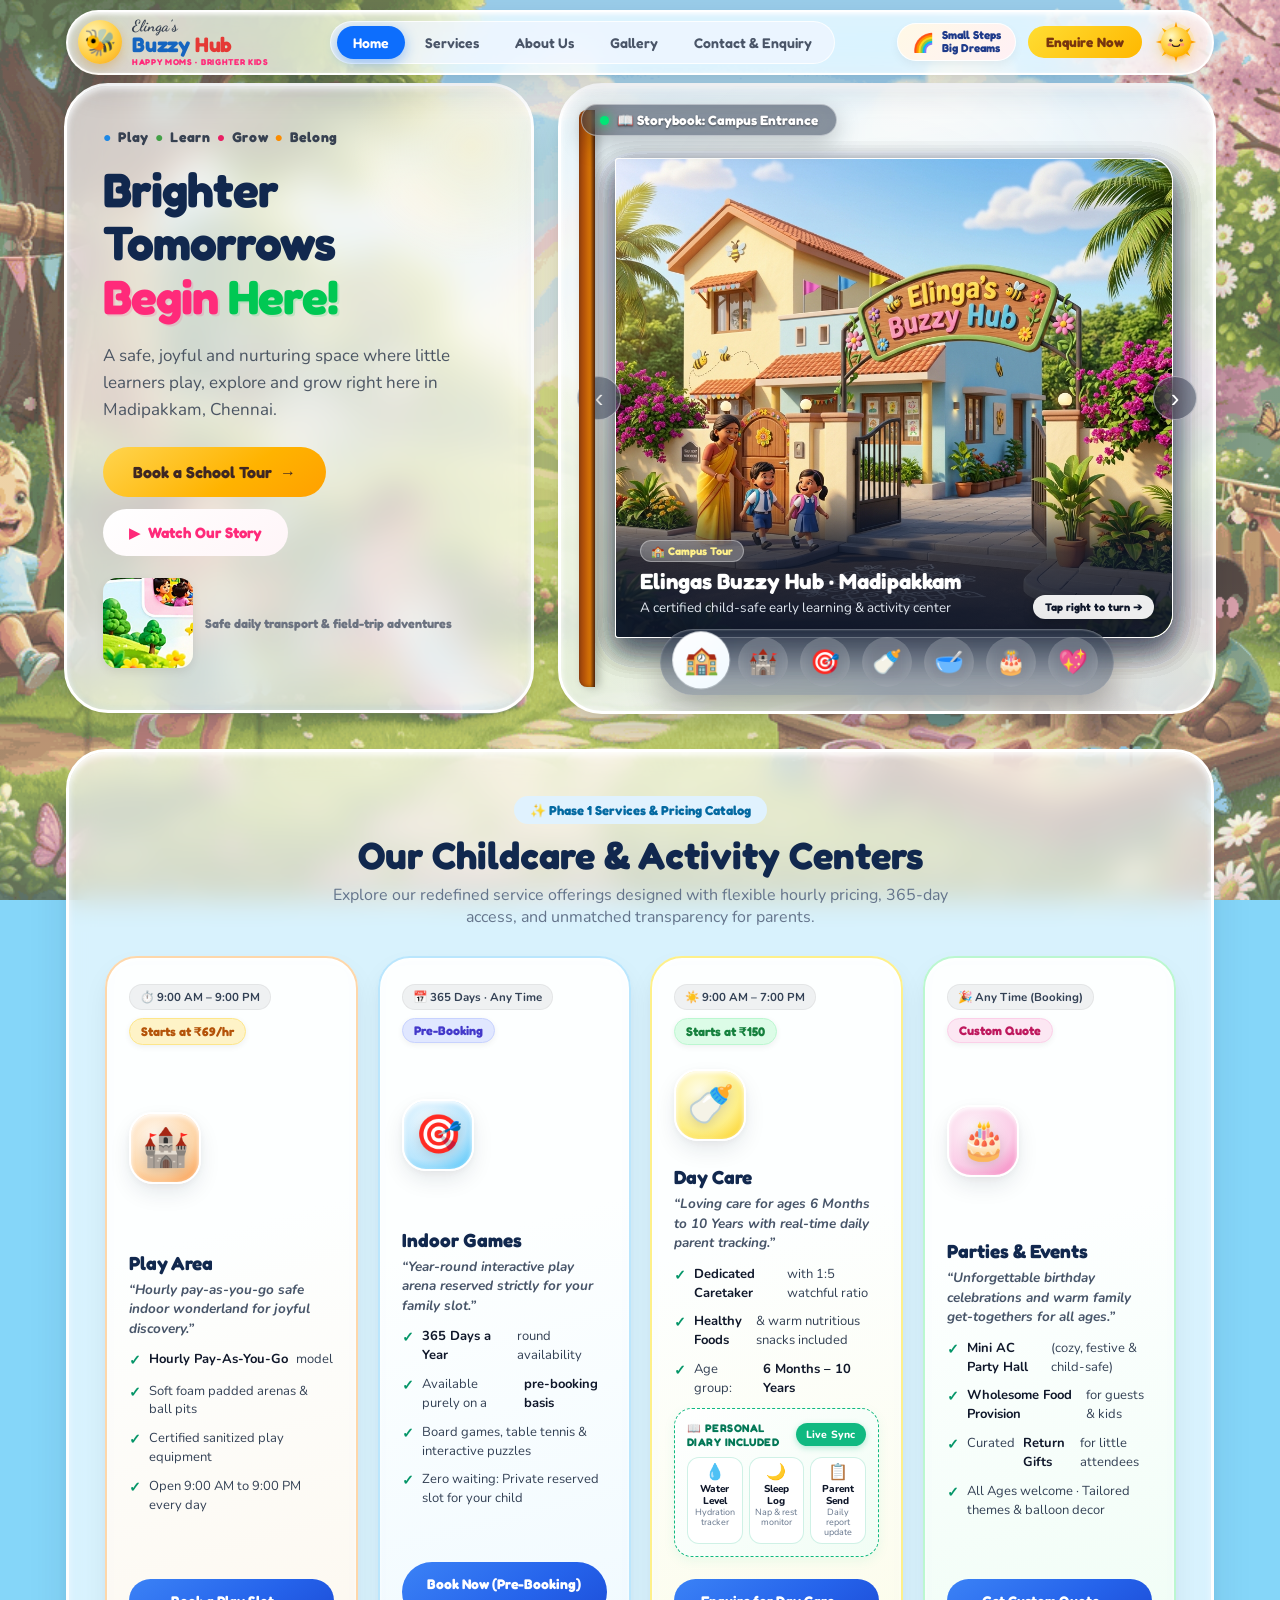
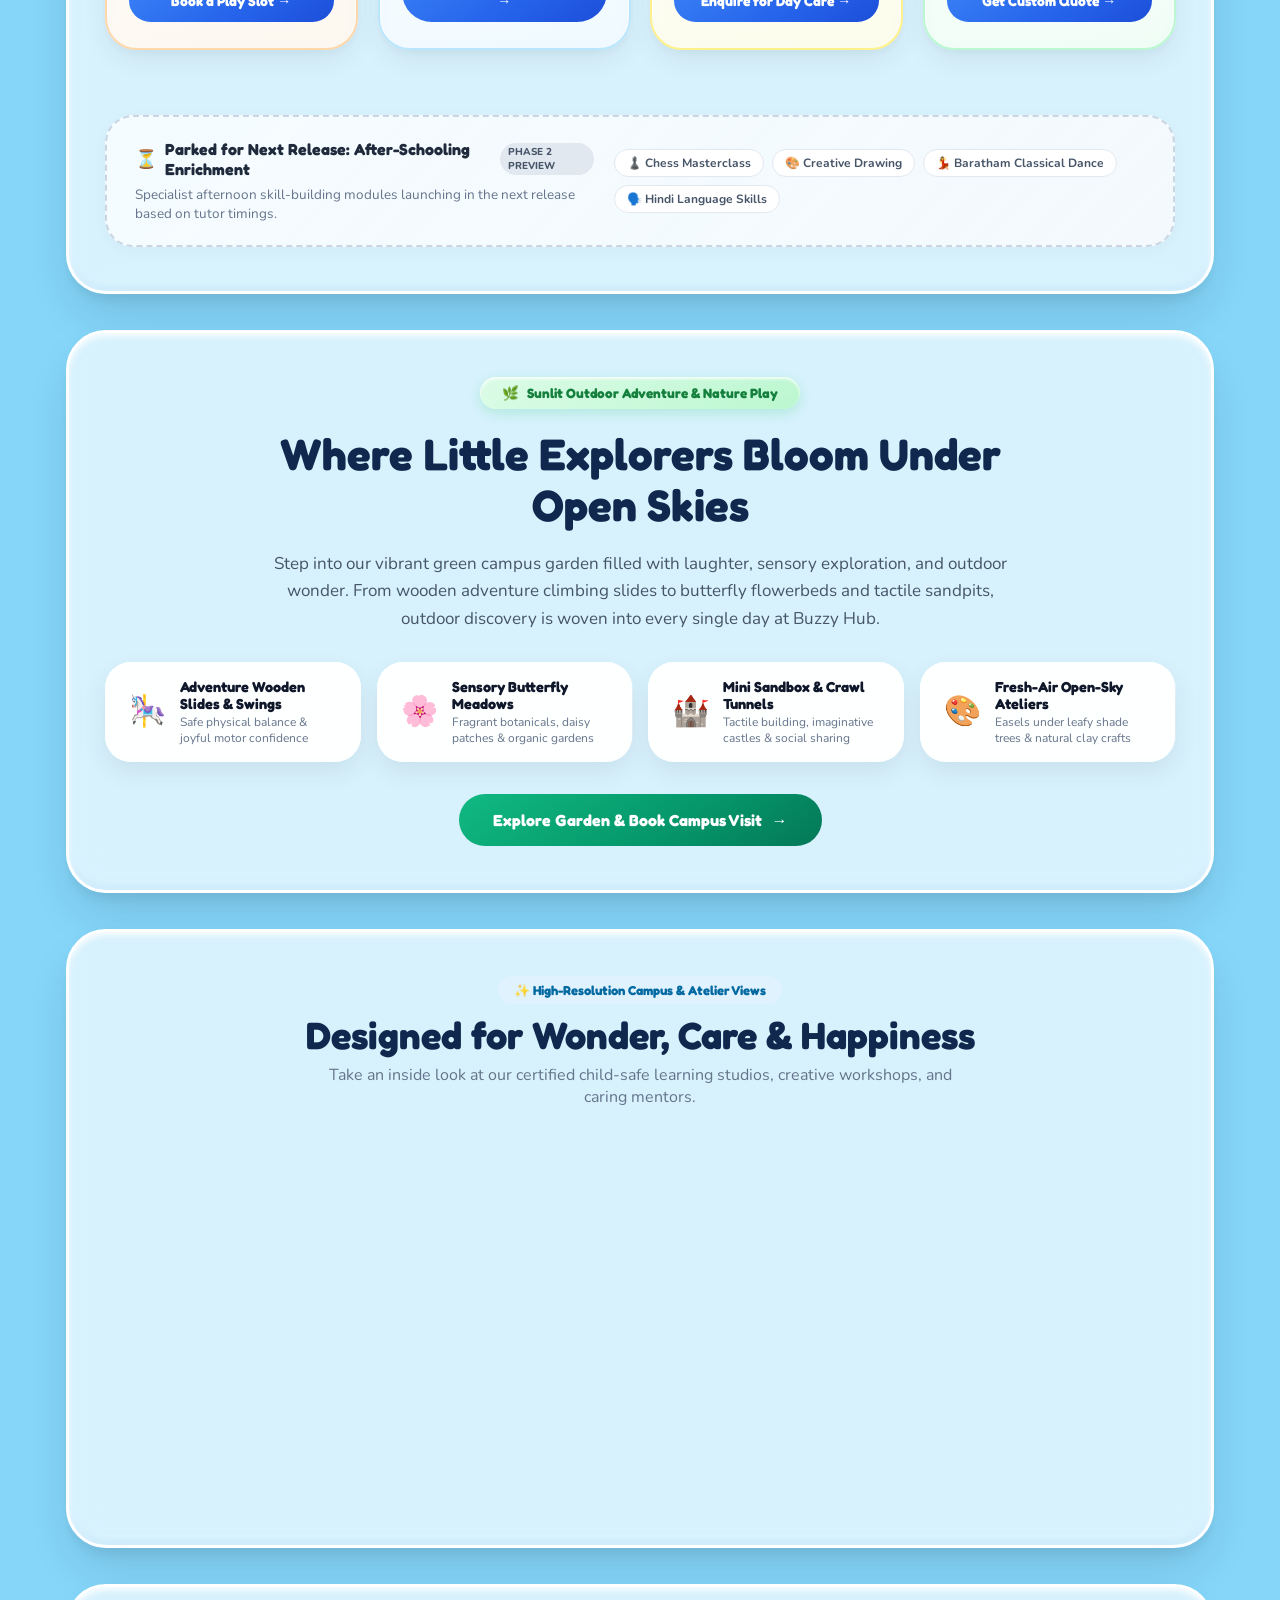
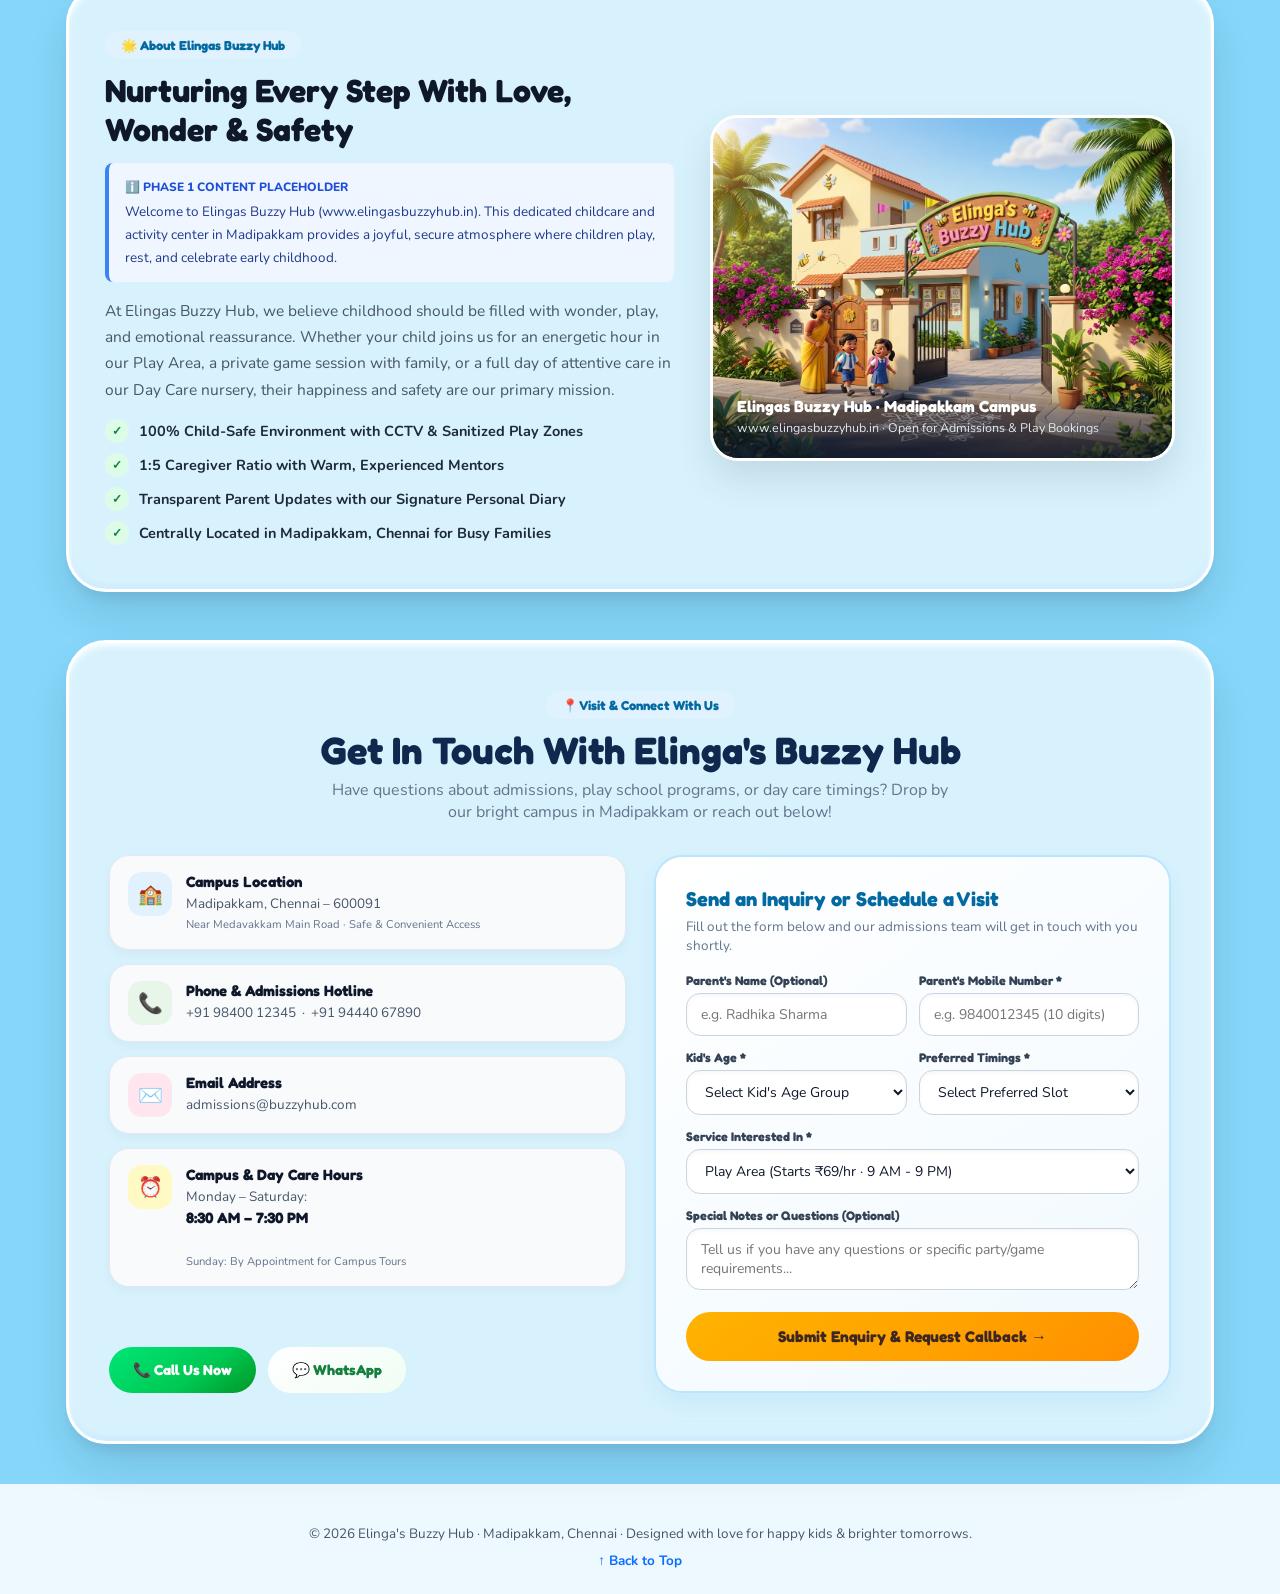
==== commit a19d4227: "feat: integrate MP4 animated video background with poster fallback and overlay" ====
--- a/index.html
+++ b/index.html
@@ -15,7 +15,12 @@
 <link rel="stylesheet" href="css/main.css">
 </head>
 <body>
-<div class="site-animated-backdrop" aria-hidden="true"></div>
+<div class="site-animated-backdrop" aria-hidden="true">
+  <video autoplay muted loop playsinline poster="images/garden-animated-loop.gif" class="bg-video">
+    <source src="images/gemini_generated_video_2d2858db.mp4" type="video/mp4">
+  </video>
+  <div class="bg-video-overlay"></div>
+</div>
 
 <!-- ================= 1. HEADER ================= -->
 <header class="site-header">
--- a/css/main.css
+++ b/css/main.css
@@ -73,7 +73,7 @@
   position: relative;
 }
 
-/* Seamless fixed GPU-accelerated backdrop layer (ensures smooth playback on mobile & desktop) */
+/* Seamless fixed GPU-accelerated backdrop layer (Full Video & Animation Support) */
 .site-animated-backdrop {
   position: fixed;
   inset: 0;
@@ -81,11 +81,32 @@
   height: 100vh;
   z-index: -20;
   pointer-events: none;
-  background: 
-    linear-gradient(180deg, rgba(255, 255, 255, 0.22) 0%, rgba(255, 255, 255, 0.16) 420px, rgba(255, 255, 255, 0.26) 900px, rgba(255, 255, 255, 0.44) 100%),
-    url('../images/garden-animated-loop.gif') no-repeat top center / cover;
+  overflow: hidden;
+  background: #EBF8FF;
   transform: translate3d(0, 0, 0);
   will-change: transform;
+}
+
+.site-animated-backdrop .bg-video {
+  position: absolute;
+  top: 50%;
+  left: 50%;
+  width: 100vw;
+  height: 100vh;
+  min-width: 100%;
+  min-height: 100%;
+  transform: translate(-50%, -50%);
+  object-fit: cover;
+  z-index: -2;
+  pointer-events: none;
+}
+
+.site-animated-backdrop .bg-video-overlay {
+  position: absolute;
+  inset: 0;
+  background: linear-gradient(180deg, rgba(255, 255, 255, 0.22) 0%, rgba(255, 255, 255, 0.16) 420px, rgba(255, 255, 255, 0.26) 900px, rgba(255, 255, 255, 0.44) 100%);
+  z-index: -1;
+  pointer-events: none;
 }
 
 /* ================================================================
